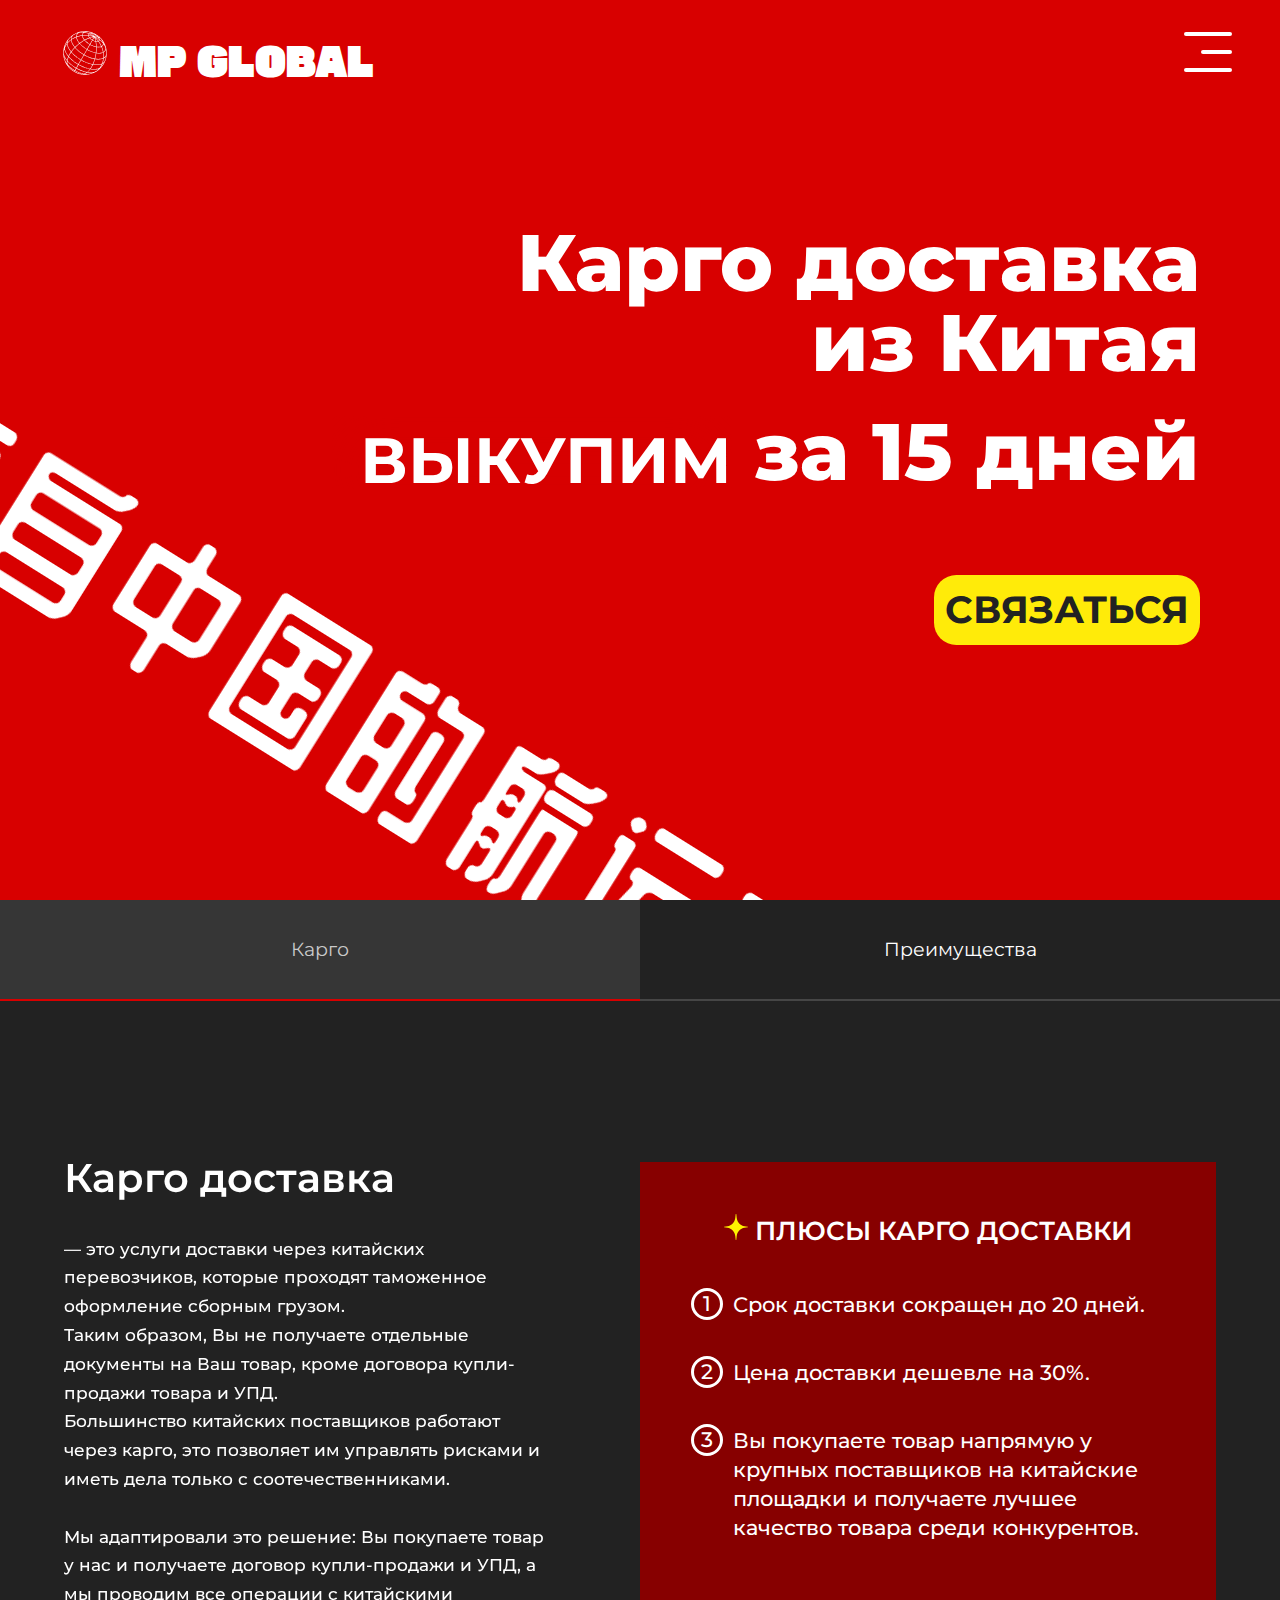
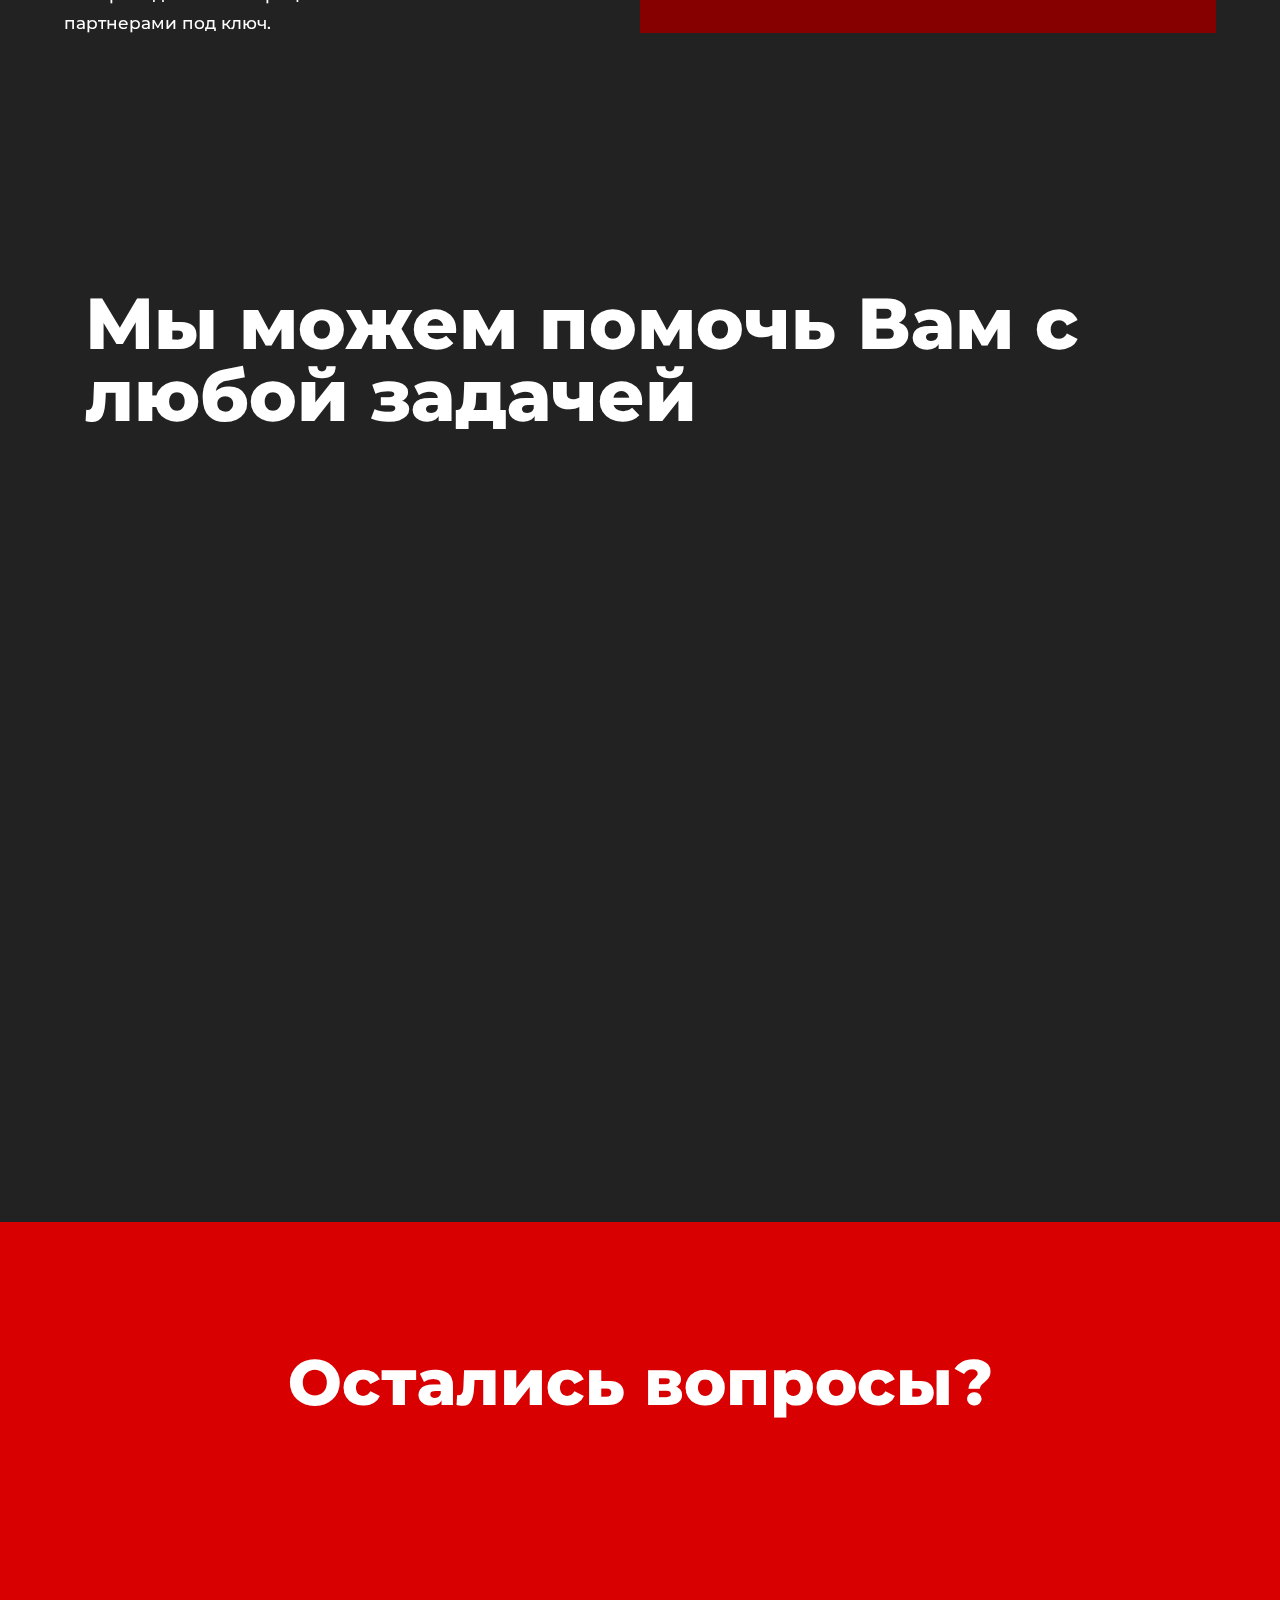
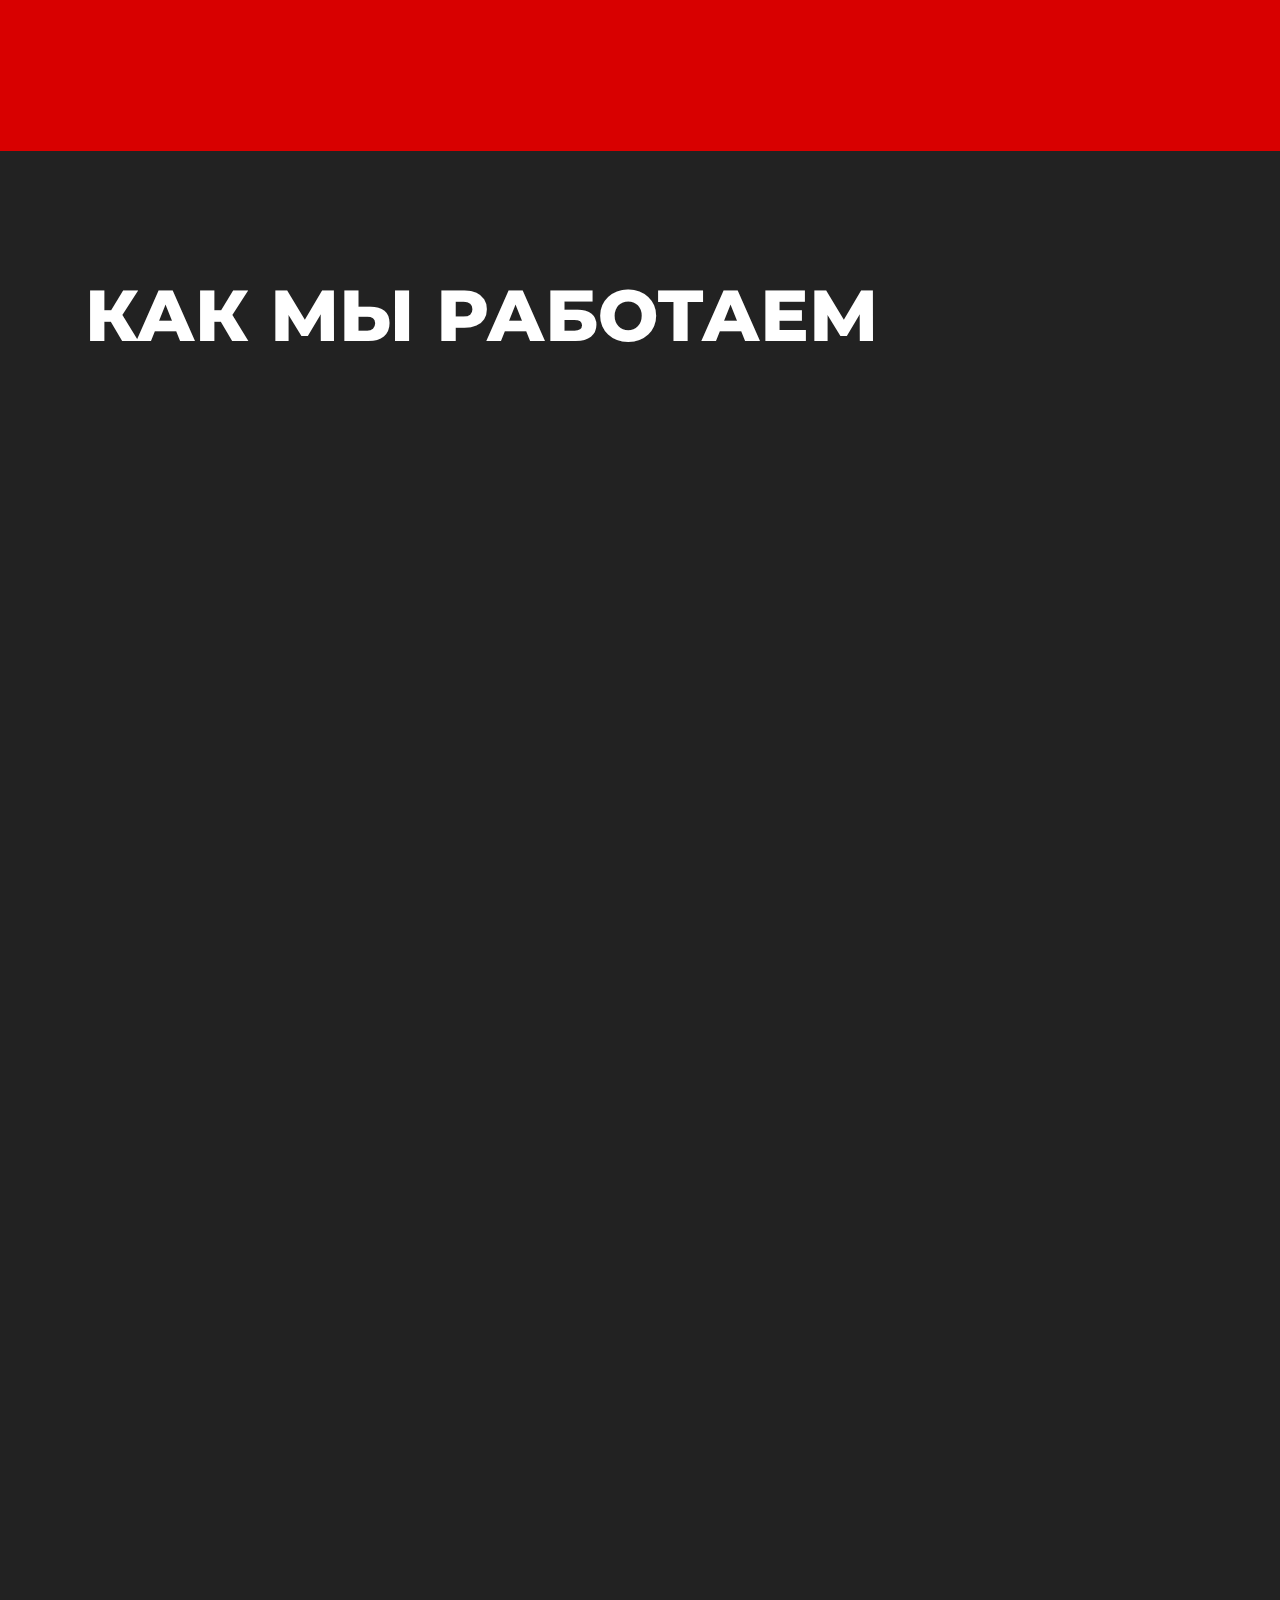
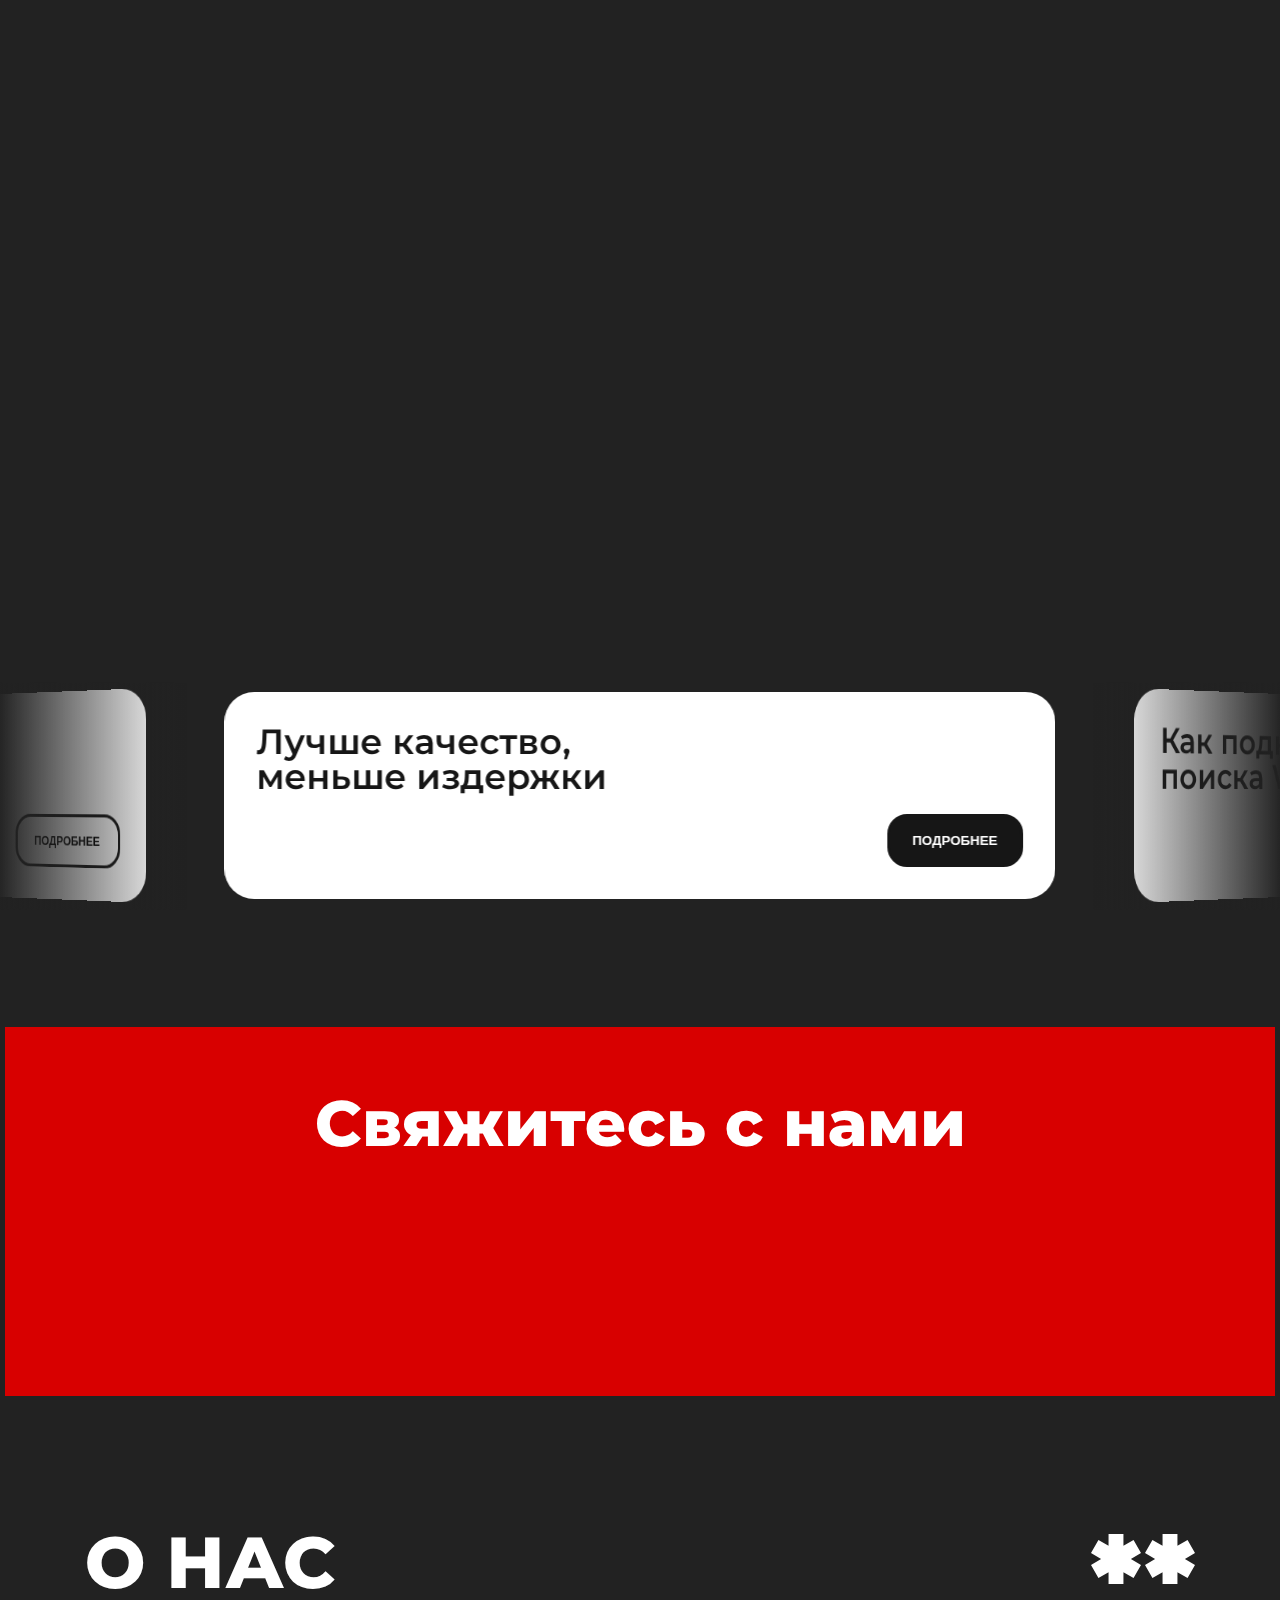
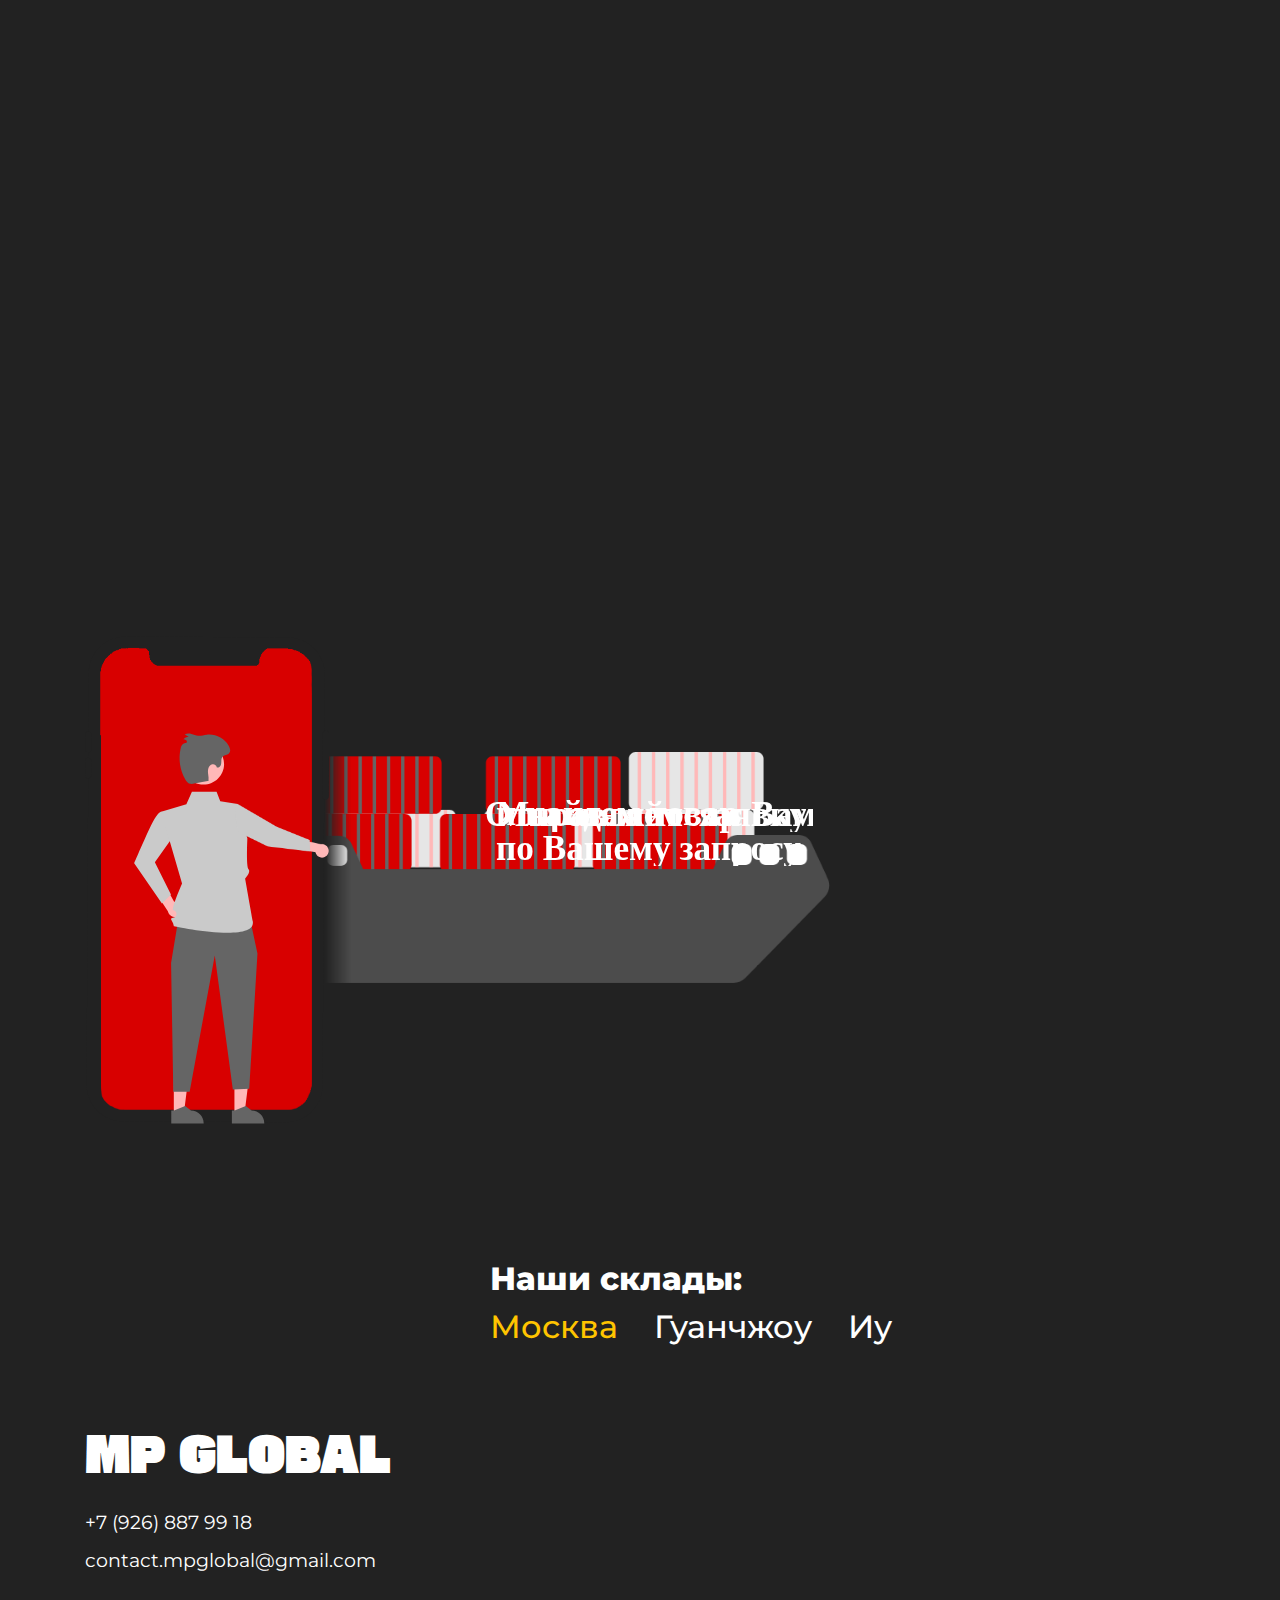
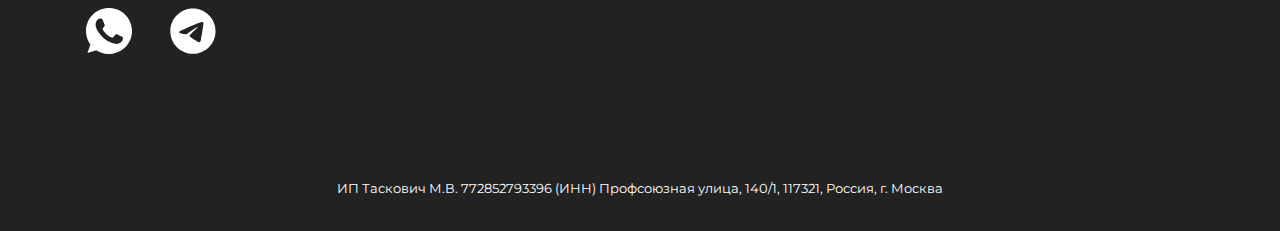
==== index.html @ 0d704781 "Add files via upload" ====
<!DOCTYPE html>
<html lang="en">
<head>
  <meta charset="UTF-8">
  <meta http-equiv="X-UA-Compatible" content="IE=edge">
  <meta name="viewport" content="width=device-width, initial-scale=1.0">
  <meta http-equiv="Cache-Control" content="no-cache">
  <meta http-equiv="Cache-Control" content="private">
  <meta http-equiv="Cache-Control" content="max-age=10800, must-revalidate">
  <meta http-equiv="Cache-Control" content="max-age=10800, proxy-revaliadte">
  <link href="https://fonts.googleapis.com/css?family=Gasoek+One:regular" rel="stylesheet" />
  <link href="https://fonts.googleapis.com/css?family=Unbounded:200,300,regular,500,600,700,800,900" rel="stylesheet" />
  <link href="https://fonts.googleapis.com/css?family=Ubuntu+Mono:regular,italic,700,700italic" rel="stylesheet" />
  <link href="https://fonts.googleapis.com/css?family=Montserrat:100,200,300,regular,500,600,700,800,900,100italic,200italic,300italic,italic,500italic,600italic,700italic,800italic,900italic" rel="stylesheet" />
  <link href="https://fonts.googleapis.com/css?family=ZCOOL+QingKe+HuangYou:regular" rel="stylesheet" />
  <link rel="apple-touch-icon" sizes="180x180" href="img/favicon/apple-touch-icon.png">
  <link rel="icon" type="image/png" sizes="32x32" href="img/favicon/favicon-32x32.png">
  <link rel="icon" type="image/png" sizes="16x16" href="img/favicon/favicon-16x16.png">
  <link rel="manifest" href="/site.webmanifest">
  <link rel="stylesheet" href="https://cdn.jsdelivr.net/npm/swiper@10/swiper-bundle.min.css">
  <link rel="stylesheet" href="css/style.css">
  <title>Грузы из Китая</title>
  
  <script src="script.js?version=<?=time()?>"></script>
  <script>
      if (!localStorage.getItem('firstVisit')) {
        // Перезагрузка страницы при первом запуске
        localStorage.setItem('firstVisit', 'true');
        window.location.reload();
      }
    </script>
</head>
<body>
  <header>
    <div class="header flex">
      <div class="main-logo"><img src="img/svg/mpg-logo.svg"> MP GLOBAL</div>
      <div class="header__menu menu">
        <div class="menu__icon"><span></span></div>
        <div class="menu__body hidden">
          <button id="close-menu-btn" class="hidden"><img src="img/svg/cross-white.svg" alt=""></button>
          <nav>
            <ul class="menu__list mon hidden">
              <li><a href="#about" class="menu__link">О нас</a></li>
              <li><a href="#rm" class="menu__link">Готовое решение</a></li>
              <li><a href="#works" class="menu__link">Услуги</a></li>
              <li><a href="#contact" class="menu__link">Контакты</a></li>
            </ul>
          </nav>
          <div class="menu__links">
            <a href="https://wa.me/79268879918" onclick="window.location.href = this.href;"><img src="img/svg/whatsapp-icon.svg" alt="whatsapp"></a>
            <a href="mailto:contact.mpglobal@gmail.com" onclick="window.location.href = this.href;"><img src="img/svg/mail-icon.svg"></a>
            <!--<a href="https://t.me/@im300000" onclick="window.location.href = this.href;"><img src="img/svg/telegram-icon.svg" alt="telegram"></a>-->
            <a href="tg://resolve?domain=im300000" onclick="window.location.href = this.href;"><img src="img/svg/telegram-icon.svg" alt="telegram"></a>          
          </div>
        </div>
      </div>
    </div>
  </header>
  <main>
    <!-- HERO -->
    <section>
      <div class="hero flex">
        <div class="hero__marquee">
          <ul class="hero-marquee__content">
            <li>来</li>
            <li>自</li>
            <li>中</li>
            <li>国</li>
            <li>的</li>
            <li>航</li>
            <li>运</li>
          </ul>
          <ul class="hero-marquee__content" aria-hidden="true">
            <li>来</li>
            <li>自</li>
            <li>中</li>
            <li>国</li>
            <li>的</li>
            <li>航</li>
            <li>运</li>
          </ul>
          <ul class="hero-marquee__content" aria-hidden="true">
            <li>来</li>
            <li>自</li>
            <li>中</li>
            <li>国</li>
            <li>的</li>
            <li>航</li>
            <li>运</li>
          </ul>
        </div>
        <div class="hero__content wrapper mon flex">
          <h1>Карго доставка<br>из Китая</h1>
          <div class="hero__txt flex">
            <div class="hero__title">
              <div class="hero__swiper swiper-container">
                <div class="hero__swiper-wrapper swiper-wrapper">
                  <div class="hero__swiper-slide swiper-slide" id="wefound" data-swiper-autoplay="0"">НАЙДЁМ</div>
                  <div class="hero__swiper-slide swiper-slide" data-swiper-autoplay="0">ВЫКУПИМ</div>
                  <div class="hero__swiper-slide swiper-slide" data-swiper-autoplay="0">ПРИВЕЗЁМ</div>
                </div>
              </div>
            </div>
            <h2 class="hero__subtitle">
              за <span>15</span> дней
            </h2>
          </div>
          <div class="hero__button-container"><button class="hero__button mon a-btn show-form-btn"><span>Связаться</span></button></div>
        </div>
        <!-- <div class="hero__content wrapper mon flex">
          <h1>
            <span class="hero-titles">Найдём</span><br>
            <span class="hero-titles">Выкупим</span><br>
            <span class="hero-titles">Привезём</span>
          </h1>
          <div class="hero__content-pbtn">
            <p>товар из <img src="img/china-stars.png"> Китая<br>за 15 дней</p>
            <button class="mon a-btn show-form-btn"><span>Рассчитать стоимость</span></button>
          </div>
        </div> -->
      </div>
    </section>
    <!-- Sub -->
    <section>
      <div class="sub mon">
        <div class="sub__container scrollable">
          <nav class="sub-nav">
            <ul class="sub-nav-list flex">
              <div class="sub-nav-line-a"></div>
              <div class="sub-nav-line-b"></div>
              <li id="sub-nav-li-1" class="active">Карго</li>
              <li id="sub-nav-li-2">Преимущества</li>
            </ul>
          </nav>
          <div class="sub__swiper swiper-container">
            <div class="sub__swiper-wrapper swiper-wrapper">
              <div class="sub__swiper-slide swiper-slide flex">
                <div class="sub__swiper-slide-txt">
                  <span class="sub__swiper-pretitle" data-swiper-parallax="-1200">Карго</span>
                  <h3 data-swiper-parallax="-800">Карго доставка</h3>
                  <p>&mdash; это услуги доставки через китайских перевозчиков, которые проходят таможенное оформление сборным грузом.<br>
                      Таким образом, Вы не получаете отдельные документы на Ваш товар, кроме договора купли-продажи товара и УПД.<br>
                      Большинство китайских поставщиков работают через карго, это позволяет им управлять рисками и иметь дела только с соотечественниками.<br><br>

                      Мы адаптировали это решение: Вы покупаете товар у нас и получаете договор купли-продажи и УПД, а мы проводим все операции с китайскими партнерами под ключ.
                  </p>
                </div>
                <div class="sub__swiper-side" data-swiper-parallax-y="-50">
                  <!-- <div class="sub__swiper-side-img"></div> -->
                  <div class="sub__swiper-side-content">
                    <h5 class="sub__swiper-side-title"><img src="img/svg/soft-star.svg" alt="star" class="soft-star"> ПЛЮСЫ КАРГО ДОСТАВКИ</h5>
                    <ol class="sub__swiper-side-list">
                      <li><div class="sub__swiper-side-list-marker">1</div>Срок доставки сокращен до 20 дней.</li>
                      <li><div class="sub__swiper-side-list-marker">2</div>Цена доставки дешевле на 30%.</li>
                      <li><div class="sub__swiper-side-list-marker">3</div>Вы покупаете товар напрямую у крупных поставщиков на китайские площадки и получаете лучшее качество товара среди конкурентов.</li>
                    </ol>
                  </div>
                </div>
              </div>
              <div class="sub__swiper-slide swiper-slide" id="sub-swiper-slide-2">
                  <div class="sub__swiper-slide-adventures">
                    <span class="sub__swiper-pretitle" data-swiper-parallax="-1200">Преимущества</span>
                    <h3 data-swiper-parallax="-800">Наши преимущества</h3>
                    <div class="sub__list">
                      <div class="sub__accordion">
                        <div class="sub__accordion-item">
                          <button id="sub__accordion-button-1" aria-expanded="true">
                            <span class="sub__accordion-title mon"><div class="sub__accordion-marker">1</div>Услуги</span><img src="" class="sub__accordion-icon" aria-hidden="true">
                            <div class="sub__icon">+</div>
                          </button>
                          <div class="sub__accordion-content mon">
                            <p>
                              Мы максимально упростили работу с Китаем, чтобы Вы могли сосредоточиться на других аспектах вашего бизнеса. 
                            </p>
                            <p class="sub__red">
                              Достаточно описать вашу ситуацию, мы разработаем решение для Вас. 
                            </p>
                          </div>
                        </div>
                      </div>
                      <div class="sub__accordion">
                        <div class="sub__accordion-item">
                          <button id="sub__accordion-button-2" aria-expanded="false">
                            <span class="sub__accordion-title mon"><div class="sub__accordion-marker">2</div>Предложения</span><img src="" class="sub__accordion-icon" aria-hidden="true">
                            <div class="sub__icon">+</div>
                          </button>
                          <div class="sub__accordion-content mon">
                            <p>
                              У всех разные задачи и требования: кому-то нужно дешевле и он готов ждать дольше, кто-то готов переплатить за качество или скорость доставки, а кто-то не понимает как поступить правильно. 
                            </p>
                            <p class="sub__red">
                              Мы проконсультируем Вас на всех этапах сделки, укажем на важные моменты, подскажем на чем можно сэкономить, а на чем экономить не стоит и сделаем расчет рентабельности. 
                            </p>
                          </div>
                        </div>
                      </div>
                      <div class="sub__accordion">
                        <div class="sub__accordion-item">
                          <button id="sub__accordion-button-3" aria-expanded="false">
                            <span class="sub__accordion-title mon"><div class="sub__accordion-marker">3</div>Скорость</span><img src="" class="sub__accordion-icon" aria-hidden="true">
                            <div class="sub__icon">+</div>
                          </button>
                          <div class="sub__accordion-content mon">
                            <p>
                              Мы обрабатываем Ваш запрос в день обращения, Вы получите оперативный ответ с предложением по доставке или сотрудничеству.
                            </p>
                            <p class="sub__red">
                              Готовы доставить груз в срок от 15 дней. 
                            </p>
                          </div>
                        </div>
                      </div>
                      <div class="sub__accordion">
                        <div class="sub__accordion-item">
                          <button id="sub__accordion-button-4" aria-expanded="false">
                            <span class="sub__accordion-title mon"><div class="sub__accordion-marker">4</div>Прозрачность</span><img src="" class="sub__accordion-icon" aria-hidden="true">
                            <div class="sub__icon">+</div>
                          </button>
                          <div class="sub__accordion-content mon">
                            <p>
                              Вы платите за Ваш груз один раз и дополнительных трат не будет. В стоимость включено все: услуги по поиску, выкупу и доставке, включая проверку товара, страховку и дополнительную упаковку.
                            </p>
                            <p class="sub__red">
                              Мы сделаем расчет доставки прямо до Вашего адреса.
                            </p>
                          </div>
                        </div>
                      </div>
                      <div class="sub__accordion">
                        <div class="sub__accordion-item">
                          <button id="sub__accordion-button-5" aria-expanded="false">
                            <span class="sub__accordion-title mon"><div class="sub__accordion-marker">5</div>Открытость</span><img src="" class="sub__accordion-icon" aria-hidden="true">
                            <div class="sub__icon">+</div>
                          </button>
                          <div class="sub__accordion-content mon">
                            <p>
                              Мы ценим каждого клиента и стараемся установить долгосрочные и взаимовыгодные партнерские отношения. 
                              Если в Вашем случае заказ товара из Китая не нужен, потому что, как иногда бывает, разница в цене не настолько большая, 
                              чтобы замораживать деньги на долгий срок и лучше будет купить у локального оптовика. Не сомневайтесь, мы Вам об этом скажем, 
                              несмотря на потерю прибыли. Нам неинтересно вводить Вас в заблуждение лишь бы продать, мы заинтересованы в росте выручки 
                              вашей компании, благодаря нашим услугам.
                            </p>
                            <p>
                              Переходите в раздел <a href="#">“Кейсы”</a>, если Вам интересно, как мы уже помогли вырасти своим клиентам.
                            </p>
                          </div>
                        </div>
                      </div>
                    </div>
                    <!-- <div class="sub__swiper-slide-info" data-swiper-parallax-y="-300">
                      <span class="sub__swiper-info-percent un">96%</span><br>
                      <span>increase in curbside pick-up<br>since March of 2020</span>
                    </div>
                    <span class="sub__swiper-info-article" data-swiper-parallax-y="-200">Accenture, 2020</span> -->
                  </div>
                </div>
              </div>

            </div>
          </div>
        </div>
      </div>
    </section>
    <!-- SERVICES -->
    <section>
      <div id="works" class="services mon">
        <div class="wrapper">
          <h2>Мы можем помочь Вам с любой задачей</h2>
          <div class="services__list reveal">
            <div class="services__accordion">
              <div class="services__accordion-item">
                <button id="services__accordion-button-1" aria-expanded="false">
                  <span class="services__accordion-title mon">Поиск</span><img src="" class="services__accordion-icon" aria-hidden="true">
                  <div class="services__icon">+</div>
                </button>
                <div class="services__accordion-content mon">
                  <p>
                    Найдем товар по Вашим параметрам, подскажем 
                    на что обратить внимание и поможем с выбором.
                  </p>
                  <p>
                    Результат: Вы получите 2-3 лучших предложения 
                    от 10 поставщиков и расчет рентабельности поставки.
                  </p>
                  <p>$300 или бесплатно при заказе готового решения</p>
                  <p>
                    Мы уже более 5 лет занимаемся прямыми поставками товаров из Китая 
                    и торговлей на маркетплейсах. Сталкивались с браком, задержками и 
                    непорядочными поставщиками. Проконсультируем Вас по заказу и 
                    "подводным камням" бизнеса с Китаем.
                  </p>
                </div>
              </div>
            </div>
            <div class="services__accordion">
              <div class="services__accordion-item">
                <button id="services__accordion-button-2" aria-expanded="false">
                  <span class="services__accordion-title mon">Выкуп</span><img src="" class="services__accordion-icon" aria-hidden="true">
                  <div class="services__icon">+</div>
                </button>
                <div class="services__accordion-content mon">
                  <p>Поможем с оплатой любых товаров и услуг в Китае. При оплате услуги до 12:00 — товар будет оплачен в этот же день.</p>
                  <p>3% от сделки, но не менее $50 или бесплатно при заказе готового решения</p>
                </div>
              </div>
            </div>
            <div class="services__accordion">
              <div class="services__accordion-item">
                <button id="services__accordion-button-3" aria-expanded="false">
                  <span class="services__accordion-title mon">Доставка</span><img src="" class="services__accordion-icon" aria-hidden="true">
                  <div class="services__icon">+</div>
                </button>
                <div class="services__accordion-content mon">
                  <ul class="mon">
                    <li>Подберем подходящий тариф по цене и сроку доставки.</li>
                    <li>Проконсультируем учитывая все нюансы поставки.</li>
                    <li>Подскажем как будет лучше именно в Вашей ситуации.</li>
                    <li>После получения 
                      груза на нашем складе в Китае - еще раз проверим его, 
                      упакуем, оформим страховку и отправим в РФ.</li>
                  </ul>
                  <p>От $2/кг. С готовым решением выгоднее.</p>
                </div>
              </div>
            </div>
            <div class="services__accordion">
              <div class="services__accordion-item">
                <button id="services__accordion-button-4" aria-expanded="false">
                  <span class="services__accordion-title mon">Индивидуальный дизайн</span><img src="" class="services__accordion-icon" aria-hidden="true">
                  <div class="services__icon">+</div>
                </button>
                <div class="services__accordion-content">
                  <p class="mon">Вам нужна индивидуальная упаковка и уникальный дизайн?<br>
                    Мы договоримся с производителем, проверим качество и соблюдение требований.</p>
                </div>
              </div>
            </div>
            <div class="services__accordion">
              <div class="services__accordion-item">
                <button id="services__accordion-button-5" aria-expanded="false">
                  <span class="services__accordion-title mon">Маркетплейсы</span><img src="" class="services__accordion-icon" aria-hidden="true">
                  <div class="services__icon">+</div>
                </button>
                <div class="services__accordion-content">
                  <p class="mon">У нас есть свой Фулфилмент и мы с радостью примем Ваш груз: 
                    проверим, упакуем, промаркируем и отвезем на склад продавца. 
                    Работаем с любыми маркетплейсами.</p>
                </div>
              </div>
            </div>
          </div>
        </div>
      </div>
    </section>
    <!-- READY-MAKE SOLUTION -->
    <section id="rm-sol-sect">
      <!-- <div id="rm-sol" class="cnt-divider"></div> -->
      <div class="rm-sol flex mon wrapper">
        <div class="h2__ast">
          <h2>Готовое решение</h2>
        </div>
        <div class="rm-sol__content reveal">
          <ol class="rm-sol__content-list flex mon">
            <li>
              <span><div class="rm-sol-marker">1</div> Заказ</span>
              <p class="mon">Вы присылаете фото товара. Мы найдем лучший вариант по 
                качеству и условиям, подберем выгодный тариф доставки. 
                Обсудим детали сделки и стоимость.</p>
            </li>
            <li>
              <span><div class="rm-sol-marker">2</div> Доставка</span>
              <p class="mon">Вы оплачиваете заказ и ожидаете груз по Вашему адресу. 
                Доставка, упаковка, страховка — все включено в стоимость. 
                Никаких скрытых платежей!</p>
            </li>
          </ol>
        </div>
      </div>
      <!-- <div class="cnt-divider"></div> -->
      <!-- Photo by <a href="https://unsplash.com/@rosebox?utm_source=unsplash&utm_medium=referral&utm_content=creditCopyText">RoseBox رز باکس</a> on <a href="https://unsplash.com/photos/BFdSCxmqvYc?utm_source=unsplash&utm_medium=referral&utm_content=creditCopyText">Unsplash</a> -->
    </section>
    <!-- ANY QUESTIONS? -->
    <section style="background: var(--color-1);">
      <div class="cnt-divider"></div>
      <div class="cons-offer mon wrapper flex">
        <h2>Остались вопросы?</h2>
        <p class="mon reveal">Закажите консультацию, нажав кнопку ниже или позвоните нам по телефону<br><a href="tel:+79268879918">+7 926 887-9918</a></p>
        <button class="mon a-btn show-form-btn reveal">Консультация</button>
      </div>
      <div class="cnt-divider"></div>
    </section>
    <!-- HOW WE WORK -->
    <section>
      <div class="works">
        <div class="wrapper mon">
          <div class="h2__ast">
            <h2>КАК МЫ РАБОТАЕМ</h2>
          </div>
          <div class="works__content">
            <ol class="works__list flex mon">
              <li class="reveal">
                <span>Отвечаем на заявку</span>
                <p class="mon">Мы внимательно изучаем Ваш запрос, уточняем 
                  требования к товару и доставке, первично консультируем Вас.</p>
                  <div class="works__list-icon" style="background-image: url(img/svg/chat.svg);"></div>
                </li>
              <li class="reveal">
                <span>Формируем заказ</span>
                <p class="mon">Отправляем Вам коммерческое предложение, 
                  согласовываем все моменты сделки.</p>
                  <div class="works__list-icon" style="background-image: url(img/svg/payment.svg);"></div>
              </li>
              <li class="reveal">
                <span>Оформляем поставку</span>
                <p class="mon">Присылаем Вам договор, Вы утверждаете заказ 
                  и производите оплату любым удобным способом.</p>
                  <div class="works__list-icon" style="background-image: url(img/svg/order-bag.svg);"></div>
              </li>
              <li class="reveal">
                <span>Отправляем</span>
                <p class="mon">Выкупаем товар в Китае, получаем на своем 
                  складе в Гуанчжоу или Иу, проверяем, пакуем и отправляем в Мосвку.</p>
                  <div class="works__list-icon" style="background-image: url(img/svg/send-box.svg);"></div>
              </li>
              <li class="reveal">
                <span>Принимаем</span>
                <p class="mon">При получении еще раз проверяем груз и отравляем Вам.</p>
                 <div class="works__list-icon" style="background-image: url(img/svg/get-bag.svg);"></div>
              </li>
            </ol>
          </div>
        </div>
      </div>
    </section>
    <!-- How we have already helped customers -->
    <section>
      <div class="helped">
        <div class="swiper-button-prev prev-scrll"></div>
        <div class="swiper-button-next next-scrll"></div>
        <div class="mon">
          <h2 class="wrapper reveal" id="helped-main-title">Как мы уже помогли клиентам</h2>
          <div class="helped-swiper">
            <div class="helped-swiper-shadows"></div>
            <div class="helped-swiper-wrapper swiper-wrapper flex">
              <div class="helped__block swiper-slide flex">
                <h3>Как подняться в топ 5<br>поиска Wildberries?</h3>
                <div id="helped__more-block-1" class="helped__more-content">
                  <img src="img/cargo-bg.jpg">
                  <p>
                    Наш постоянный клиент продает джойстики для игровых приставок на маркетплейсах.<br>
                    Он обратился к нам со следующим запросом: “Я хочу делать какой-то подарок к покупке, но, чтобы он был полезный, дешевый и мало весил”.<br><br>
                    
                    Запрос, мягко скажем, совсем не конкретный, но мы принялись искать подходящие товары. Остановили свой взгляд на поп-сокетах. Это держатель-подставка для телефона, клеится на заднюю крышку. Однозначно полезный, очень дешевый и почти невесомый товар. Настолько легкий, что цена за логистику товара вместе с подарком почти не поменялась.<br><br>
                    
                    Результат: Наш клиент поднялся в топ поиска на 5 место Продажи выросли на 6% Позитивная обратная связь от покупателей увеличилась на 12% Клиент запустил этот товар в отдельную карточку и увеличил общую выручку на 3%
                  </p>
                </div>
                <button id="helped-button-1" class="helped-button">подробнее</button>
              </div>
              <!-- <div class="helped__divider"></div> -->
              <div class="helped__block swiper-slide flex">
                <h3>Лучше качество,<br>меньше издержки</h3>
                <div id="helped__more-block-2" class="helped__more-content">
                  <img src="img/cargo-bg.jpg">
                  <p>
                    К нам обратились по рекомендации для закупки новых товаров для маркетплейсов.<br><br>
                    
                    Клиент остановил свой выбор на таких интересных вазах, нашел поставщика самостоятельно и прислал нам ссылку.<br>
                    Мы все проверили, выкупили груз и доставили клиенту. В тот момент, этот товар был непопулярен и не продавался на маркетплейсах, наш клиент стал первым и успешно забрал львиную долю продаж, поэтому, конечно же мы стали заказывать новые партии.<br><br>
                    
                    Вазы стали хитом продаж, и поставщик стал задерживать отправки, сначала ненадолго, стал присылать не те цвета или неправильное количество, затем и вовсе стал редко отвечать на сообщения. Товар был отменного качества, но мы понимали, что так продолжаться не может, потому что скоро сезон и перебои в поставках могут привести к пустому складу, а это значит нет продаж и карточка медленно будет спускаться вниз по длинной странице маркетплейса.<br>
                    Мы взяли ситуацию в свои руки и настояли на поиске нового, более ответственного поставщика. Мы нашли другое производство. Как мы уже знаем, продажи встали на рельсы и шли хорошо, поэтому мы заказали крупную партию и получили цену ниже, чем у прошлого поставщика, с которым работали дольше одного сезона продаж. Товар приехал размером шире, чем нужно, но для клиента это оказалось еще одним большим плюсом помимо скидки и соблюдения сроков.<br><br>
                    
                    Результат: Лучше качество по меньшей цене Товар изготавливается в срок, нужного количества и цвета
                  </p>
                </div>
                <button id="helped-button-2" class="helped-button">подробнее</button>
              </div>
              <div class="helped__block swiper-slide flex">
                <h3>Как подняться в топ 5<br>поиска Wildberries?</h3>
                <div id="helped__more-block-3" class="helped__more-content">
                  <img src="img/cargo-bg.jpg">
                  <p>
                    Наш постоянный клиент продает джойстики для игровых приставок на маркетплейсах.<br>
                    Он обратился к нам со следующим запросом: “Я хочу делать какой-то подарок к покупке, но, чтобы он был полезный, дешевый и мало весил”.<br><br>
                    
                    Запрос, мягко скажем, совсем не конкретный, но мы принялись искать подходящие товары. Остановили свой взгляд на поп-сокетах. Это держатель-подставка для телефона, клеится на заднюю крышку. Однозначно полезный, очень дешевый и почти невесомый товар. Настолько легкий, что цена за логистику товара вместе с подарком почти не поменялась.<br><br>
                    
                    Результат: Наш клиент поднялся в топ поиска на 5 место Продажи выросли на 6% Позитивная обратная связь от покупателей увеличилась на 12% Клиент запустил этот товар в отдельную карточку и увеличил общую выручку на 3%
                  </p>
                </div>
                <button id="helped-button-3" class="helped-button">подробнее</button>
              </div>
              <!-- <div class="helped__divider"></div> -->
              <div class="helped__block swiper-slide flex">
                <h3>Лучше качество,<br>меньше издержки</h3>
                <div id="helped__more-block-4" class="helped__more-content">
                  <img src="img/cargo-bg.jpg">
                  <p>
                    К нам обратились по рекомендации для закупки новых товаров для маркетплейсов.<br><br>
                    
                    Клиент остановил свой выбор на таких интересных вазах, нашел поставщика самостоятельно и прислал нам ссылку.<br>
                    Мы все проверили, выкупили груз и доставили клиенту. В тот момент, этот товар был непопулярен и не продавался на маркетплейсах, наш клиент стал первым и успешно забрал львиную долю продаж, поэтому, конечно же мы стали заказывать новые партии.<br><br>
                    
                    Вазы стали хитом продаж, и поставщик стал задерживать отправки, сначала ненадолго, стал присылать не те цвета или неправильное количество, затем и вовсе стал редко отвечать на сообщения. Товар был отменного качества, но мы понимали, что так продолжаться не может, потому что скоро сезон и перебои в поставках могут привести к пустому складу, а это значит нет продаж и карточка медленно будет спускаться вниз по длинной странице маркетплейса.<br>
                    Мы взяли ситуацию в свои руки и настояли на поиске нового, более ответственного поставщика. Мы нашли другое производство. Как мы уже знаем, продажи встали на рельсы и шли хорошо, поэтому мы заказали крупную партию и получили цену ниже, чем у прошлого поставщика, с которым работали дольше одного сезона продаж. Товар приехал размером шире, чем нужно, но для клиента это оказалось еще одним большим плюсом помимо скидки и соблюдения сроков.<br><br>
                    
                    Результат: Лучше качество по меньшей цене Товар изготавливается в срок, нужного количества и цвета
                  </p>
                </div>
                <button id="helped-button-4" class="helped-button">подробнее</button>
              </div>
            </div>
          </div>
          <!-- <div class="helped__more">
            <div id="helped__more-block-1" class="helped__more-content" style="display: block;">
              <h4>Как сэкономить 700 000₽, если покупаете блокноты в Китае</h4>
              <p>Наш клиент сэкономит на перевозке блокнотов, потому что выбрал контейнерную доставку. Он думал, что эта доставка не для него. А мы доказали обратное. Читайте, как мы это сделали.</p>
            </div>
            <div id="helped__more-block-2" class="helped__more-content">
              <h4>Что делать, когда ваш поставщик в Китае стал обманывать и присылать брак</h4>
              <p>Клиентку хотели обмануть. Но мы помогли вернуть деньги. Хотите узнать, как не попасть на обманщиков? Читайте кейс.</p>
            </div>
            <div id="helped__more-block-3" class="helped__more-content">
              <h4>Как обойти поставщика и напрямую закупить товар у производителя для своей мастерской</h4>
              <p>Клиент сэкономил на заказе аккумуляторов напрямую у производителя. Процесс поставки организовали мы. Хотите сэкономить-читайте, как мы это сделали.</p>
            </div>
            <div id="helped__more-block-4" class="helped__more-content">
              <h4>Как обойти поставщика и напрямую закупить товар у производителя для своей мастерской</h4>
              <p>Клиент сэкономил на заказе аккумуляторов напрямую у производителя. Процесс поставки организовали мы. Хотите сэкономить-читайте, как мы это сделали.</p>
            </div>
            <div id="helped__more-block-5" class="helped__more-content">
              <h4>Как обойти поставщика и напрямую закупить товар у производителя для своей мастерской</h4>
              <p>Клиент сэкономил на заказе аккумуляторов напрямую у производителя. Процесс поставки организовали мы. Хотите сэкономить-читайте, как мы это сделали.</p>
            </div>
          </div> -->
        </div>
      </div>
    </section>
    <!-- CONTACT US -->
    <section>
      <div class="cnt-divider"></div>
      <div class="contact-us wrapper mon flex">
        <h2>Свяжитесь с нами</h2>
        <p class="mon reveal">Выберите обратный звонок или напишите в удобный месенджер.<br>
          Мы ответим в течение 10 минут.</p>
        <div class="contact-us__links reveal flex">
          <button class="a-btn mon show-form-btn">Обратный звонок</button>
          <a href="https://wa.me/79268879918"><img src="img/svg/whatsapp-icon.svg" alt="whatsapp"></a>
          <a href="tg://resolve?domain=im300000"><img src="img/svg/telegram-icon.svg" alt="telegram"></a>
        </div>
      </div>
      <div class="cnt-divider"></div>
    </section>
    <!-- ABOUT -->
    <section>
      <div id="about" class="about mon">
        <div class="wrapper">
          <div class="h2__ast">
            <h2>О НАС</h2>
            <div class="asterisk__container">
              <img class="asterisk" src="img/svg/asterisk.svg">
              <img class="asterisk" src="img/svg/asterisk.svg">
            </div>
          </div>
          <div class="mon reveal">
            <p>Мы с 2018 года помогаем бизнесу упрощать процесс поставки <span>любых товаров</span> из <span>Китая</span>.<br>
               Наша цель &mdash; сделать работу с Китаем <span>быстрой</span> и <span>прозрачной</span>.<br>
               Вы можете быть уверены в <span>сроках</span>, неизменности <span>цены</span> и <span>качестве товара</span>, работая с нами, 
               Вы покупаете спокойствие.</p><br>
            <p>
              Наши клиенты &mdash; розничные и сетевые магазины, e-commerce , 
              региональные оптовики и селлеры  на маркетплейсах .
              Мы можем помочь любому предприятию 
              <span>увеличить эффективность</span>, <span>прибыль</span> и <span>улучшить продукт</span>.
            </p>
          </div>
          <span class="mon reveal">Наши клиенты растут вместе с нами.</span>
        </div>
      </div>
    </section>
    <!-- WHY ARE WE GOOD KARGO? -->
    <section>
      <div class="cargo mon">
        <div class="wrapper">
          <div class="" id="rm"></div>
          <div class="cargo__anim">
            <!-- 17ch -->
            <div class="cargo__title-1">
              <span class="cargo__text" id="cargo-title-1-st-1">Отправляйте</span>
              <span class="cargo__text" id="cargo-title-1-st-2">заявку</span>
            </div>
            <div class="cargo__title-2">
              <span class="cargo__text" id="cargo-title-2-st-1">Мы свяжемся с Вами</span>
              <span class="cargo__text" id="cargo-title-2-st-2">и найдем товар<br> по Вашему запросу</span>
            </div>
            <div class="cargo__title-3 cargo__text"></div>
            <div class="cargo__title-4 cargo__text"></div>
            <div class="cargo__order">
              <div class="cargo__order-anim">
                <svg version="1.1" xmlns="http://www.w3.org/2000/svg" xmlns:xlink="http://www.w3.org/1999/xlink" x="0px" y="0px"
                    viewBox="0 0 382.7 767.2" style="enable-background:new 0 0 382.7 767.2; position: relative;" xml:space="preserve">
                  <style type="text/css">
                    .st2{fill:#FFB8B8;}
                    .st3{fill:#CACACA;}
                    .st4{fill:#656565;}
                  </style>
                  <g id="Men">
                    <path class="st2" d="M153.8,430.1c0-6.7-5.3-12.1-12-12.1c-0.7,0-1.4,0.1-2.1,0.2l-20.8-37.5l-10.3,19.8l21.3,32.6
                      c1.6,6.5,8.1,10.5,14.7,8.9C149.9,440.6,153.8,435.8,153.8,430.1L153.8,430.1z"/>
                    <path class="st3" d="M140.3,278.5L119,277c0,0-2.6-0.4-9.9,11.1s-32,69.7-32,69.7l43.5,63.1l14.1-14.1l-25.2-50.8l24.2-34
                      L140.3,278.5z"/>
                    <polygon class="st2" points="234.2,750.4 250,750.4 257.5,689.7 234.2,689.7 	"/>
                    <path class="st4" d="M230.2,745.3l4.4,0l17.3-7l9.3,7h0c10.9,0,19.8,8.8,19.8,19.8v0.6l-50.8,0L230.2,745.3z"/>
                    <polygon class="st2" points="139.2,750.4 155,750.4 162.5,689.7 139.2,689.7 	"/>
                    <path class="st4" d="M135.2,745.3l4.4,0l17.3-7l9.3,7h0c10.9,0,19.8,8.8,19.8,19.8v0.6l-50.8,0L135.2,745.3z"/>
                    <polygon class="st4" points="145.3,451.3 134.9,514 138.4,715.7 164,715.7 203.4,502.4 231.7,712.2 257.4,711.1 270.3,499.3 
                      258.7,445.2 	"/>
                    <path class="st3" d="M239.4,264.7l-27.4-4l-5.8-15.1l-38.6-0.1l-8.7,19.8l-39.5,11.9l32.7,112.3c0,0-18,41.8-13.6,41.9
                      s6.6,6.5,3.5,9.8s-9.3,1.2-6.2,6.3c1.8,2.7,3,5.8,3.5,9c0,0,130.8,27.9,123.6-8.1C262,444,251,382,251,382s9.5-10.5,5.4-14.7
                      c-4.1-4.2-1.9-48.4-1.9-48.4L239.4,264.7z"/>
                    <path class="st2" d="M218,202.1c0,17.8-14.4,32.3-32.3,32.3c-2.5,0-5.1-0.3-7.5-0.9c-17.3-4.2-28-21.6-23.9-38.9
                      c4.2-17.3,21.6-28,38.9-23.9C207.7,174.2,218,187.2,218,202.1L218,202.1z"/>
                    <path class="st4" d="M194.3,228.3l-23.2,4.5c-2.2,0.6-4.4,0.7-6.6,0.3c-3.4-0.9-5.8-4.1-7.5-7.2c-8.2-14.5-10.8-31.5-7.2-47.8
                      c0.8-3.6,2.5-7.7,6.1-8.4c1-0.2,2.2-0.1,3.1-0.8c1.2-1,0.8-3.1-0.4-4.1c-1.3-0.9-2.8-1.4-4.4-1.4c2.1-2.4,5.1-3.9,8.3-3.9l-6.2-3.4
                      c3-2.1,7-1.9,10.5-1s6.9,2.4,10.5,2.8c4.5,0.4,9-1,13.6-1.6c13.8-1.5,27.2,5.2,34.3,17.1c1.2,1.9,2,4.1,2.3,6.4
                      c0.3,2.3-0.6,4.6-2.3,6.2c-2.5,2.1-6.5,1.8-9,4c-1.9,1.7-2.4,4.5-2.5,7s0,5.2-1.1,7.5s-4,4-6.2,2.9c-0.1-3.2-3.7-5.4-6.8-4.8
                      s-5.4,3.5-6.3,6.5s-0.6,6.3-0.2,9.4s0.9,6.3,0.5,9.5"/>
                  </g>
                  <g id="Hand">
                    <path class="st2" d="M375.2,348.2c-5.4,2.1-11.5-0.6-13.5-6.1c-0.2-0.6-0.4-1.2-0.5-1.8l-36.9-5.4l12.9-14.4l33,7.4
                      c5.8-0.7,11,3.4,11.7,9.2C382.5,341.9,379.7,346.5,375.2,348.2z"/>
                    <polygon class="st3" points="235.1,269.8 239.6,264.9 300.5,300.6 352.1,321.2 353.1,339.2 286.1,331.2 238.7,308 	"/>
                  </g>
                </svg>
                <div class="cargo__phone-wrapper">
                  <div class="cargo__phone">
                    <svg version="1.1" xmlns="http://www.w3.org/2000/svg" xmlns:xlink="http://www.w3.org/1999/xlink" x="0px" y="0px"
                    viewBox="0 0 382.7 767.2" class="cargo-phone-bg" style="enable-background:new 0 0 382.7 767.2;" xml:space="preserve">
                      <style type="text/css">
                        .st0{fill:#222222;}
                        .st1{fill:#FFFFFF;}
                      </style>
                      <g id="Phone">
                        <path class="st0" d="M314.5,761.3l-254.7-1.4C28,759.7,2.3,733.8,2.5,702L5.9,57.3C6.1,25.5,32-0.1,63.8,0l254.7,1.4
                          c31.8,0.2,57.4,26.1,57.3,57.9L372.4,704C372.2,735.8,346.3,761.4,314.5,761.3z"/>
                        <!-- <path class="st1" d="M315.5,19.2l-28.4-0.2c-5.3,0-9.6,4.2-9.6,9.5C277.5,39.3,268.8,48,258,48l-138.7-0.7
                          c-10.8-0.1-19.5-8.8-19.4-19.6c0-5.3-4.2-9.6-9.5-9.6l-25-0.1c-24.1-0.1-43.8,19.3-43.9,43.5l-3.4,640.1
                          c-0.1,24.1,19.3,43.8,43.5,43.9l250.1,1.3c24.1,0.1,43.8-19.3,43.9-43.5L359,63.1C359.1,39,339.7,19.4,315.5,19.2z"/> -->
                        <path class="st1" d="M223.7,31.6l-78.2-0.4c-1.5,0-2.8-1.3-2.8-2.8c0-1.5,1.3-2.8,2.8-2.8l78.2,0.4c1.5,0,2.8,1.3,2.8,2.8
                          C226.5,30.3,225.2,31.6,223.7,31.6z"/>
                        <circle class="st1" cx="236" cy="28.9" r="2.2"/>
                        <path class="st0" d="M377,255.9c-2.8,0-5-2.3-5-5.1l0.5-98.3c0-2.8,2.3-5,5.1-5c2.8,0,5,2.3,5,5.1l-0.5,98.3
                          C382,253.7,379.8,255.9,377,255.9z"/>
                        <path class="st0" d="M5.2,181.3c-2.8,0-5-2.3-5-5.1l0.1-22.4c0-2.8,2.3-5,5.1-5c2.8,0,5,2.3,5,5.1l-0.1,22.4
                          C10.3,179.1,8,181.3,5.2,181.3z"/>
                        <path class="st0" d="M5,222.6c-2.8,0-5-2.3-5-5.1l0.1-22.4c0-2.8,2.3-5,5.1-5c2.8,0,5,2.3,5,5.1l-0.1,22.4
                          C10,220.4,7.8,222.7,5,222.6z"/>
                      </g>
                    </svg>
                  <div class="cargo__phone-container flex">
                    <article class="cargo__phone-content">
                      <!-- <iframe src="../mpglobal.store/index.html" width="100%" height="100%" frameborder="0"></iframe> -->
                    </article>
                  </div>
                </div>
                </div>
              </div>
            </div>
            <div class="cargo__ship">
              <svg version="1.1" xmlns="http://www.w3.org/2000/svg" xmlns:xlink="http://www.w3.org/1999/xlink" x="0px" y="0px"
                  viewBox="0 0 1062.2 559.1" style="enable-background:new 0 0 1062.2 559.1;" xml:space="preserve">
                <style type="text/css">
                  .stship0{fill:#F2F2F2;}
                  .stship1{fill:#E6E6E6;}
                  .stship2{fill:#CCCCCC;}
                  .stship3{fill: var(--color-1);}
                  .stship4{fill:#4c4c4c;}
                  .stship5{fill:#FFFFFF;}
                  .stship6{fill: var(--color-1);}
                </style>
                <g id="WaveB">
                  <path class="stship0" d="M349,431.5c-25.9-0.6-53.7,13.9-61,38.7l140.6-5.7c-2.7-1.8-5.3-3.7-8-5.4C399,444.7,375,432.1,349,431.5z"/>
                  <path class="stship0" d="M428.6,464.5c18.7,12.9,37,26.7,57.8,35.7c51.6,22.2,111,11.9,165.3-2.6c54.3-14.4,109.7-32.8,165.4-25.3
                    c31.6,4.2,61.4,16.6,91.9,25.8s63.3,15.5,94,7.2c30.7-8.3,58.5-34.7,59.3-66.5C830.1,395.8,614.9,394.6,428.6,464.5z"/>
                  <path class="stship0" d="M61,477.5c-25.9-0.6-53.7,13.9-61,38.7l140.6-5.7c-2.7-1.8-5.3-3.7-8-5.4C111,490.7,87,478.1,61,477.5z"/>
                  <path id="_x31_" class="stship0" d="M140.6,510.5c18.7,12.9,37,26.7,57.8,35.7c51.6,22.2,111,11.9,165.3-2.6s109.7-32.8,165.4-25.3
                    c31.6,4.2,61.4,16.6,91.9,25.8s63.3,15.5,94,7.2c30.7-8.3,58.5-34.7,59.3-66.5C542.1,441.8,326.9,440.6,140.6,510.5z"/>
                </g>
                <g id="Ship">
                  <path class="stship1" d="M435.8,300.1H290.4c-4.3,0-7.8,3.5-7.8,7.8v53c0,4.3,3.5,7.8,7.8,7.8h145.4c4.3,0,7.8-3.5,7.8-7.8v-53
                    C443.6,303.6,440.1,300.1,435.8,300.1z"/>
                  <rect x="293.1" y="300.1" class="st2" width="4" height="68.6"/>
                  <rect x="310.1" y="300.1" class="st2" width="4" height="68.6"/>
                  <rect x="327.1" y="300.1" class="st2" width="4" height="68.6"/>
                  <rect x="344.1" y="300.1" class="st2" width="4" height="68.6"/>
                  <rect x="361.1" y="300.1" class="st2" width="4" height="68.6"/>
                  <rect x="378.1" y="300.1" class="st2" width="4" height="68.6"/>
                  <rect x="395.1" y="300.1" class="st2" width="4" height="68.6"/>
                  <rect x="412.1" y="300.1" class="st2" width="4" height="68.6"/>
                  <rect x="429.1" y="300.1" class="st2" width="4" height="68.6"/>
                  <path class="stship1" d="M792.8,300.1H647.4c-4.3,0-7.8,3.5-7.8,7.8v53c0,4.3,3.5,7.8,7.8,7.8h145.4c4.3,0,7.8-3.5,7.8-7.8v-53
                    C800.6,303.6,797.1,300.1,792.8,300.1z"/>
                  <rect x="650.1" y="300.1" class="st2" width="4" height="68.6"/>
                  <rect x="667.1" y="300.1" class="st2" width="4" height="68.6"/>
                  <rect x="684.1" y="300.1" class="st2" width="4" height="68.6"/>
                  <rect x="701.1" y="300.1" class="st2" width="4" height="68.6"/>
                  <rect x="718.1" y="300.1" class="st2" width="4" height="68.6"/>
                  <rect x="735.1" y="300.1" class="st2" width="4" height="68.6"/>
                  <rect x="752.1" y="300.1" class="st2" width="4" height="68.6"/>
                  <rect x="769.1" y="300.1" class="st2" width="4" height="68.6"/>
                  <rect x="786.1" y="300.1" class="st2" width="4" height="68.6"/>
                  <path class="stship1" d="M630.8,300.1H485.4c-4.3,0-7.8,3.5-7.8,7.8v53c0,4.3,3.5,7.8,7.8,7.8h145.4c4.3,0,7.8-3.5,7.8-7.8v-53
                    C638.6,303.6,635.1,300.1,630.8,300.1z"/>
                  <rect x="488.1" y="300.1" class="st2" width="4" height="68.6"/>
                  <rect x="505.1" y="300.1" class="st2" width="4" height="68.6"/>
                  <rect x="522.1" y="300.1" class="st2" width="4" height="68.6"/>
                  <rect x="539.1" y="300.1" class="st2" width="4" height="68.6"/>
                  <rect x="556.1" y="300.1" class="st2" width="4" height="68.6"/>
                  <rect x="573.1" y="300.1" class="st2" width="4" height="68.6"/>
                  <rect x="590.1" y="300.1" class="st2" width="4" height="68.6"/>
                  <rect x="607.1" y="300.1" class="st2" width="4" height="68.6"/>
                  <rect x="624.1" y="300.1" class="st2" width="4" height="68.6"/>
                  <path class="stship1" d="M803.8,231.1H658.4c-4.3,0-7.8,3.5-7.8,7.8v53c0,4.3,3.5,7.8,7.8,7.8h145.4c4.3,0,7.8-3.5,7.8-7.8v-53
                    C811.6,234.6,808.1,231.1,803.8,231.1z"/>
                  <rect x="661.1" y="231.1" class="st2" width="4" height="68.6"/>
                  <rect x="678.1" y="231.1" class="st2" width="4" height="68.6"/>
                  <rect x="695.1" y="231.1" class="st2" width="4" height="68.6"/>
                  <rect x="712.1" y="231.1" class="st2" width="4" height="68.6"/>
                  <rect x="729.1" y="231.1" class="st2" width="4" height="68.6"/>
                  <rect x="746.1" y="231.1" class="st2" width="4" height="68.6"/>
                  <rect x="763.1" y="231.1" class="st2" width="4" height="68.6"/>
                  <rect x="780.1" y="231.1" class="st2" width="4" height="68.6"/>
                  <rect x="797.1" y="231.1" class="st2" width="4" height="68.6"/>
                  <path class="stship3" d="M760.8,305.1H615.4c-4.3,0-7.8,3.5-7.8,7.8v53c0,4.3,3.5,7.8,7.8,7.8h145.4c4.3,0,7.8-3.5,7.8-7.8v-53
                    C768.6,308.6,765.1,305.1,760.8,305.1z"/>
                  <rect x="618.1" y="305.1" class="st4" width="4" height="68.6"/>
                  <rect x="635.1" y="305.1" class="st4" width="4" height="68.6"/>
                  <rect x="652.1" y="305.1" class="st4" width="4" height="68.6"/>
                  <rect x="669.1" y="305.1" class="st4" width="4" height="68.6"/>
                  <rect x="686.1" y="305.1" class="st4" width="4" height="68.6"/>
                  <rect x="703.1" y="305.1" class="st4" width="4" height="68.6"/>
                  <rect x="720.1" y="305.1" class="st4" width="4" height="68.6"/>
                  <rect x="737.1" y="305.1" class="st4" width="4" height="68.6"/>
                  <rect x="754.1" y="305.1" class="st4" width="4" height="68.6"/>
                  <path class="stship3" d="M577.8,305.1H432.4c-4.3,0-7.8,3.5-7.8,7.8v53c0,4.3,3.5,7.8,7.8,7.8h145.4c4.3,0,7.8-3.5,7.8-7.8v-53
                    C585.6,308.6,582.1,305.1,577.8,305.1z"/>
                  <rect x="435.1" y="305.1" class="st4" width="4" height="68.6"/>
                  <rect x="452.1" y="305.1" class="st4" width="4" height="68.6"/>
                  <rect x="469.1" y="305.1" class="st4" width="4" height="68.6"/>
                  <rect x="486.1" y="305.1" class="st4" width="4" height="68.6"/>
                  <rect x="503.1" y="305.1" class="st4" width="4" height="68.6"/>
                  <rect x="520.1" y="305.1" class="st4" width="4" height="68.6"/>
                  <rect x="537.1" y="305.1" class="st4" width="4" height="68.6"/>
                  <rect x="554.1" y="305.1" class="st4" width="4" height="68.6"/>
                  <rect x="571.1" y="305.1" class="st4" width="4" height="68.6"/>
                  <path class="stship3" d="M632.8,236.1H487.4c-4.3,0-7.8,3.5-7.8,7.8v53c0,4.3,3.5,7.8,7.8,7.8h145.4c4.3,0,7.8-3.5,7.8-7.8v-53
                    C640.6,239.6,637.1,236.1,632.8,236.1z"/>
                  <rect x="490.1" y="236.1" class="st4" width="4" height="68.6"/>
                  <rect x="507.1" y="236.1" class="st4" width="4" height="68.6"/>
                  <rect x="524.1" y="236.1" class="st4" width="4" height="68.6"/>
                  <rect x="541.1" y="236.1" class="st4" width="4" height="68.6"/>
                  <rect x="558.1" y="236.1" class="st4" width="4" height="68.6"/>
                  <rect x="575.1" y="236.1" class="st4" width="4" height="68.6"/>
                  <rect x="592.1" y="236.1" class="st4" width="4" height="68.6"/>
                  <rect x="609.1" y="236.1" class="st4" width="4" height="68.6"/>
                  <rect x="626.1" y="236.1" class="st4" width="4" height="68.6"/>
                  <path class="stship3" d="M382.8,305.1H237.4c-4.3,0-7.8,3.5-7.8,7.8v53c0,4.3,3.5,7.8,7.8,7.8h145.4c4.3,0,7.8-3.5,7.8-7.8v-53
                    C390.6,308.6,387.1,305.1,382.8,305.1z"/>
                  <rect x="240.1" y="305.1" class="st4" width="4" height="68.6"/>
                  <rect x="257.1" y="305.1" class="st4" width="4" height="68.6"/>
                  <rect x="274.1" y="305.1" class="st4" width="4" height="68.6"/>
                  <rect x="291.1" y="305.1" class="st4" width="4" height="68.6"/>
                  <rect x="308.1" y="305.1" class="st4" width="4" height="68.6"/>
                  <rect x="325.1" y="305.1" class="st4" width="4" height="68.6"/>
                  <rect x="342.1" y="305.1" class="st4" width="4" height="68.6"/>
                  <rect x="359.1" y="305.1" class="st4" width="4" height="68.6"/>
                  <rect x="376.1" y="305.1" class="st4" width="4" height="68.6"/>
                  <path class="stship3" d="M418.8,236.1H273.4c-4.3,0-7.8,3.5-7.8,7.8v53c0,4.3,3.5,7.8,7.8,7.8h145.4c4.3,0,7.8-3.5,7.8-7.8v-53
                    C426.6,239.6,423.1,236.1,418.8,236.1z"/>
                  <rect x="276.1" y="236.1" class="st4" width="4" height="68.6"/>
                  <rect x="293.1" y="236.1" class="st4" width="4" height="68.6"/>
                  <rect x="310.1" y="236.1" class="st4" width="4" height="68.6"/>
                  <rect x="327.1" y="236.1" class="st4" width="4" height="68.6"/>
                  <rect x="344.1" y="236.1" class="st4" width="4" height="68.6"/>
                  <rect x="361.1" y="236.1" class="st4" width="4" height="68.6"/>
                  <rect x="378.1" y="236.1" class="st4" width="4" height="68.6"/>
                  <rect x="395.1" y="236.1" class="st4" width="4" height="68.6"/>
                  <rect x="412.1" y="236.1" class="st4" width="4" height="68.6"/>
                  <path class="stship4" d="M887.4,380.3c-0.2-0.9-0.6-1.7-0.9-2.5l-17.8-38.4c-2.7-5.8-8.4-9.4-14.8-9.4h-73.2c-6.3,0-12.1,3.7-14.8,9.4
                    L751.2,371H332.8l-14.2-30.6c-2.7-5.8-8.4-9.4-14.8-9.4h-73.2c-2.8,0-5.6,0.7-8,2.1l-12.3-22c-2-3.6-6.6-4.9-10.2-2.9
                    c-2.4,1.3-3.8,3.8-3.8,6.6v172.6c0,10.8,8.8,19.6,19.6,19.6c0,0,0,0,0,0H776c5.3,0,10.3-2.1,14-5.9l94.7-96.8
                    C891,397.8,892.1,387.9,887.4,380.3z"/>
                  <path class="stship5" d="M790.2,365.9H781c-4.1,0-7.4-3.3-7.4-7.4v-10.2c0-4.1,3.3-7.4,7.4-7.4h9.2c4.1,0,7.4,3.3,7.4,7.4v10.2
                    C797.6,362.6,794.3,365.9,790.2,365.9z"/>
                  <path class="stship5" d="M823.2,365.9H814c-4.1,0-7.4-3.3-7.4-7.4v-10.2c0-4.1,3.3-7.4,7.4-7.4h9.2c4.1,0,7.4,3.3,7.4,7.4v10.2
                    C830.6,362.6,827.3,365.9,823.2,365.9z"/>
                  <path class="stship5" d="M856.2,365.9H847c-4.1,0-7.4-3.3-7.4-7.4v-10.2c0-4.1,3.3-7.4,7.4-7.4h9.2c4.1,0,7.4,3.3,7.4,7.4v10.2
                    C863.6,362.6,860.3,365.9,856.2,365.9z"/>
                  <path class="stship5" d="M240.2,366.9H231c-4.1,0-7.4-3.3-7.4-7.4v-10.2c0-4.1,3.3-7.4,7.4-7.4h9.2c4.1,0,7.4,3.3,7.4,7.4v10.2
                    C247.6,363.6,244.3,366.9,240.2,366.9z"/>
                  <path class="stship5" d="M273.2,366.9H264c-4.1,0-7.4-3.3-7.4-7.4v-10.2c0-4.1,3.3-7.4,7.4-7.4h9.2c4.1,0,7.4,3.3,7.4,7.4v10.2
                    C280.6,363.6,277.3,366.9,273.2,366.9z"/>
                  <path class="stship5" d="M306.2,366.9H297c-4.1,0-7.4-3.3-7.4-7.4v-10.2c0-4.1,3.3-7.4,7.4-7.4h9.2c4.1,0,7.4,3.3,7.4,7.4v10.2
                    C313.6,363.6,310.3,366.9,306.2,366.9z"/>
                </g>
                <g id="WaveA">
                  <path id="_x32_" class="stship3" d="M202.3,473.5c-25.9-0.6-53.7,13.9-61,38.7l140.6-5.7c-2.7-1.8-5.3-3.7-8-5.4
                    C252.3,486.7,228.2,474.1,202.3,473.5z"/>
                  <path class="stship3" d="M281.9,506.5c18.7,12.9,37,26.7,57.8,35.7c51.6,22.2,111,11.9,165.3-2.6s109.7-32.8,165.4-25.3
                    c31.6,4.2,61.4,16.6,91.9,25.8s63.3,15.5,94,7.2c30.7-8.3,58.5-34.7,59.3-66.5C683.4,437.8,468.1,436.5,281.9,506.5z"/>
                </g>
              </svg>
            </div>
            <svg class="cargo__sky" version="1.1" xmlns="http://www.w3.org/2000/svg" xmlns:xlink="http://www.w3.org/1999/xlink" x="0px" y="0px"
            viewBox="0 0 1062.2 559.1" style="enable-background:new 0 0 1062.2 559.1;" xml:space="preserve">
              <g id="Sky">
                <circle id="Sun" class="stship6" cx="919.8" cy="65.7" r="26.7"/>
                <path id="CloudB" class="stship1" d="M979.5,53.1c-1.5-5-5.9-8.7-11.2-9.3c-0.1,0-0.1,0-0.2,0c-0.1,0-0.1,0-0.2-0.1
                  c-8.9-1.2-18.9,1.7-25.6,7.8l-0.1,0.1c-3.4,3.2-8.3,4.4-12.8,3.1c-1.2-0.3-2.5-0.5-3.8-0.4c-5.5,0.4-10.3,4.2-11.8,9.5
                  c-0.2,0.7,0.1,1.3,0.7,1.7c0.8,0.7,1.8,1.2,2.8,1.4c2.2,0.5,4.4,0.9,6.7,1.3c4.4,0.8,8.7,1.4,13.2,1.9c2.9,0.3,5.8,0.6,8.8,0.7
                  c6,0.4,12.1,0.5,18.2,0.3c3-0.1,5.9-0.2,8.6-1.5c2-1,3.7-2.5,5-4.3C980.1,61.7,980.8,57.2,979.5,53.1z"/>
                <path id="CloudA" class="stship1" d="M924.6,92c-0.1-1.1-0.2-2.2-0.6-3.3c-1.5-5-5.9-8.7-11.2-9.3c-0.1,0-0.1,0-0.2,0
                  c-0.1,0-0.2,0-0.2-0.1c-4.9-0.6-10-0.1-14.7,1.5c-4.1,1.3-7.8,3.5-10.9,6.4c-3.4,3.2-8.3,4.4-12.8,3.1c-1.2-0.3-2.5-0.5-3.8-0.4
                  c-5.5,0.4-10.3,4.2-11.8,9.5c-0.2,0.7,0.1,1.3,0.7,1.7c0.8,0.7,1.8,1.2,2.8,1.4c2.2,0.5,4.4,0.9,6.7,1.3c4.4,0.8,8.7,1.4,13.1,1.9
                  c8.9,1,17.9,1.3,26.9,1c3-0.1,5.9-0.2,8.6-1.5c2-1,3.7-2.5,4.9-4.3C924,98.2,924.8,95.1,924.6,92z"/>
                <path id="BirdC" class="stship4" d="M934.5,157.2c-0.3,1.4-0.1,2.9,0.6,4.1c0.9,1.3,2.5,1.8,4,1.3c2.8-0.9,5.6-1.9,8.3-2.8
                  c0.8-0.2,1.2-1,1-1.8c-0.2-0.8-1-1.3-1.8-1l-6.9,2.4c-0.5,0.2-1,0.4-1.6,0.5c-0.1,0-0.3,0.1-0.2,0.1c0,0,0.2,0,0,0
                  c-0.1,0-0.1,0,0,0l-0.1-0.1c0.1,0.1,0,0-0.1-0.1c0,0-0.1-0.2-0.1-0.1c-0.1-0.1-0.1-0.2-0.2-0.3c0.1,0.2-0.1-0.2-0.1-0.3
                  c-0.1-0.6,0-1.3,0.1-1.9c0-0.8-0.7-1.5-1.5-1.5C935.2,155.7,934.6,156.4,934.5,157.2L934.5,157.2z"/>
                <path id="BirdB" class="stship4" d="M822.8,162.5l7.4,9.3c0.9,1.2,3-0.1,2.5-1.5c-0.9-2.8,2.3-4.3,4.5-4.8c2.9-0.6,5.8-0.5,8.6-1.8
                  c1.8-0.8,0.2-3.4-1.5-2.6c-3.2,1.5-7,0.8-10.3,2.2c-2.9,1.3-5.2,4.4-4.2,7.7l2.5-1.5l-7.4-9.3c-0.6-0.6-1.5-0.6-2.1,0
                  C822.3,161,822.3,161.9,822.8,162.5L822.8,162.5z"/>
                <path id="BirdA" class="stship4" d="M807.8,53.5l7.4,9.3c0.9,1.2,3-0.1,2.5-1.5c-0.9-2.8,2.3-4.3,4.5-4.8c2.9-0.6,5.8-0.5,8.6-1.8
                  c1.8-0.8,0.2-3.4-1.5-2.6c-3.2,1.5-7,0.8-10.3,2.2c-2.9,1.3-5.2,4.4-4.2,7.7l2.5-1.5l-7.4-9.3c-0.6-0.6-1.5-0.6-2.1,0
                  C807.3,52,807.3,52.9,807.8,53.5L807.8,53.5z"/>
              </g>
            </svg>
            <div class="cargo__box">
              <svg version="1.1" xmlns="http://www.w3.org/2000/svg" xmlns:xlink="http://www.w3.org/1999/xlink" x="0px" y="0px"
                  viewBox="0 0 885.6 557.5" style="enable-background:new 0 0 885.6 557.5;" xml:space="preserve">
              <style type="text/css">
                .stbox2{fill:#FFFFFF;}
                .stbox3{fill:#4c4c4c;}
                .stbox4{fill:#CACACA;}
                .stbox5{fill:#d5b8a4;}
                .stbox6{fill:#656565;}
                .stbox7{fill:#ca0000;}
              </style>
              <g id="Box">
                <rect x="76.8" y="320.4" class="stbox0" width="626.5" height="195.1"/>
                <polygon class="stbox2" points="406.9,359.6 402.4,351.8 397.9,344 393.4,351.8 388.9,359.6 393.7,359.6 393.7,382.1 402.1,382.1 
                  402.1,359.6 	"/>
              </g>
              <g id="cargo-cart">
                <circle class="stbox3" cx="705.8" cy="484" r="37.1"/>
                <circle class="stbox4" cx="712.5" cy="484" r="16.4"/>
                <polygon class="stbox3" points="682.4,509.9 763.2,543.6 760.7,551.6 714.2,546.4 635.4,511.4 679.2,516.5 	"/>
                <path class="st3" d="M753.9,542.1l100.6-329.9l24.5-43.5l0.1-0.4c0.1-0.4,1.9-9.5-2.5-16.1c-2.3-3.3-5.8-5.5-9.7-6.1
                  c-13.5-2.5-43.8-3.8-45-3.8l-0.2,0l-0.2,0c-0.8,0.1-20.2,2.9-24.5,19.8l-21,38.3l-0.1,0.3l-95.2,312.9l5.2,1.6l95.1-312.6
                  l21.1-38.4l0.1-0.4c3.1-12.7,17.9-15.7,19.8-16c3.1,0.1,31.5,1.4,44,3.7c2.5,0.3,4.7,1.7,6.2,3.8c2.7,4,2,10,1.8,11.5l-24.3,43.2
                  l-0.1,0.3L748.6,540.5L753.9,542.1z"/>
                
                  <rect x="801.7" y="204.4" transform="matrix(0.1777 -0.9841 0.9841 0.1777 423.9843 989.9852)" class="stbox3" width="5.5" height="73.8"/>
                <rect x="787.8" y="250.1" transform="matrix(0.2 -0.9798 0.9798 0.2 351.3486 1004.0522)" class="stbox3" width="5.5" height="73.6"/>
                
                  <rect x="762.6" y="333.1" transform="matrix(0.2751 -0.9614 0.9614 0.2751 199.3566 1003.7451)" class="stbox3" width="5.5" height="73.2"/>
                <polygon class="stbox3" points="778.5,512.3 780.5,507.2 712.1,480.4 708.8,444.1 772.5,467.9 793.2,497.8 797.7,494.7 776.1,463.4 
                  702.5,435.9 707,484.3 	"/>
                <circle class="stbox3" cx="802.2" cy="519.4" r="37.1"/>
                <circle class="stbox4" cx="811.9" cy="521.1" r="16.4"/>
              </g>
              <g id="Dude">
                <path class="stbox5" d="M251.5,296.7c5.6,4.4,7.7,5.8,8.9,5.6c58,16.9,7.2,36.7-21,3.1L251.5,296.7z"/>
                <polygon class="stbox5" points="60.1,475.1 60.1,514.7 88.6,513.2 80.7,471.9 	"/>
                <polygon class="stbox5" points="218.7,475.1 218.7,514.7 190.2,513.2 198.1,471.9 	"/>
                <path class="stbox6" d="M131.5,270.5l42.8-1.6c98.8,103.6,61.4,79.9,58.7,222.1l-52.3-15.9l11.1-98.3c0,0,2.9-2,0.5-2
                  c-15.2,5.2-26.3-59.4-59.2-51.9c-37.4-1.8-43.5,53.8-58.7,53.9l11.1,98.3L33.1,491C27.3,334.8-1.4,370.1,91.8,268.9L131.5,270.5z"
                  />
                <path class="stbox6" d="M68,502.1c0,0-6.3-12.7-14.3-6.3s-27,25.4-27,25.4s-46,20.6-17.4,33.3S61.7,537,61.7,537
                  c27.2-5.7,42.9-9.3,28.5-39C82,501.5,70.4,505.6,68,502.1z"/>
                <path class="stbox6" d="M210.8,502.1c0,0,6.3-12.7,14.3-6.3s27,25.4,27,25.4s46,20.6,17.4,33.3S217.1,537,217.1,537
                  c-27.2-5.7-42.9-9.3-28.5-39C196.9,501.5,208.4,505.6,210.8,502.1z"/>
                <path class="stbox5" d="M174.3,91.2c-2.4,39.5-56.2,36-57.1,0C119.6,51.8,173.4,55.2,174.3,91.2z"/>
                <path class="stbox5" d="M133.1,111.9c13.9,41.9-18.9,19.1,27,52.3l17.4-34.9c0,0-12.7-4.8-11.1-22.2L133.1,111.9z"/>
                <path class="stbox7" d="M218.7,135.7l-47.3-10.8c1.3,28.5-29.1,22.8-34.4,8.4l-45.2,26.2c19,70.7,14.2,73.6-11.1,119
                  c-9.6,8.8,4.8,13.9,17.3,9c9.6-5.9,14.4-11.2,24.7-9.8c48.5,10.1,88.8,12.5,95.2,8.5C220.3,282.9,217.9,136.2,218.7,135.7z"/>
                <path class="stbox7" d="M206,138.8c1.6,0,9.8-3.8,9.8-3.8c23.8-0.4,39.7,159.5,41,164l-15.9,11.1l-25.4-65L206,138.8z"/>
                <path class="stbox5" d="M95,324.4c0.8,6,2.2,73.2,26.3,41.8c3.2-22.9-7.6-29.7-10.4-45L95,324.4z"/>
                <path class="stbox7" d="M101.3,159.5l-4.9-2.7c-13-0.4-8.9,34.1-14.4,59.3c-4.5,29.4-3.2,61.9,2.1,105.2c0.5,15.9,29,5.9,33.1,4.7
                  c0,0-9.5-65-4.8-76.1S101.3,159.5,101.3,159.5z"/>
                <path class="stbox6" d="M173.1,63.6c-4.4-7.2-11.3-12.4-19.4-14.8l-5.9,4.7l2.3-5.5c-1.9-0.3-3.9-0.4-5.8-0.3l-5.3,6.8l2.2-6.6
                  c-22.8,2.5-36.4,28.7-24.5,47c1.8-5.6,4.1-10.9,5.9-16.5c1.4,0.2,2.9,0.2,4.3,0l2.2-5.2l0.6,5c6.9-0.6,17.1-1.9,23.7-3.1l-0.6-3.8
                  l3.8,3.2c2-0.5,3.2-0.9,3.1-1.2c4.9,7.8,9.7,12.9,14.6,20.7C176,82.9,179.3,73.7,173.1,63.6z"/>
              </g>
              </svg>
              <div class="main-logo"><img src="img/svg/mpg-logo.svg"> MP GLOBAL</div>
            </div>
          </div>
          <!-- <ul class="cargo__list reveal">
            <li><span>Комплексный подход:</span>&nbsp;<br> поиск, выкуп и доставка товаров из Китая.</li>
            <li><span>Опыт и надежность:</span>&nbsp;<br> работаем с 2018 года.</li>
            <li><span>Быстрая доставка:</span>&nbsp;<br> гарантируем 15 дней доставки из Китая.</li>
            <li><span>Индивидуальный подход:</span>&nbsp;<br> учитываем потребности каждого клиента.</li>
            <li><span>Прозрачность и надежность:</span>&nbsp;<br> нет скрытых платежей или условий.</li>
            <li><span>Клиентоориентированность:</span>&nbsp;<br> предоставляем комфортный сервис.</li>
          </ul> -->
        </div>
      </div>
    </section>
    <!-- FOOTER -->
    <footer>
      <div id="contact" class="footer mon wrapper flex">
        <div class="footer__content flex">
          <div class="main-logo">MP GLOBAL</div>
          <a id="tel" href="tel:+79268879918">+7 (926) 887 99 18</a>
          <a id="mail" href="mailto:contact.mpglobal@gmail.com">contact.mpglobal@gmail.com</a>
          <div class="footer__links">
            <a href="https://wa.me/79268879918"><img src="img/svg/whatsapp-icon.svg" alt="whatsapp"></a>
            <a href="tg://resolve?domain=im300000"><img src="img/svg/telegram-icon.svg" alt="telegram"></a>
          </div>
        </div>
        <div class="footer__map flex">
          <div class="footer__map-links mon">
            <span>Наши склады:</span>
            <a href="#" data-target="#map1" class="active">Москва</a>
            <a href="#" data-target="#map2">Гуанчжоу</a>
            <a href="#" data-target="#map3">Иу</a>
          </div>
          <iframe id="map1" class="map__iframe" src="https://yandex.ru/map-widget/v1/?um=constructor%3Aa1e9f185134295f902a44f45e90506f78cd228021ef3b30a33c31e81e66a7572&amp;source=constructor" width="100%" height="100%" frameborder="0"></iframe>
          <iframe id="map2" class="map__iframe" src="https://yandex.ru/map-widget/v1/?um=constructor%3A667277a8da23954d1d7de35683fa018e41910115a4cd3b37cdb4bc68fa774b26&amp;source=constructor" width="100%" height="100%" frameborder="0"></iframe>
          <iframe id="map3" class="map__iframe" src="https://yandex.ru/map-widget/v1/?um=constructor%3A56a6db70c4ccf3f28364cc1e3bd425f36a7fdf77b915196edde54f8e0bc32511&amp;source=constructor" width="100%" height="100%" frameborder="0"></iframe>
        </div>
        <div class="footer__info">
          <span>ИП Таскович М.В. 772852793396 (ИНН) Профсоюзная улица, 140/1, 117321, Россия, г. Москва</span>
        </div>
      </div>
    </footer>
  </main>
  <!-- APPLICATION FORM -->
  <section>
    <div id="form">
      <div id="form-container">
        <button id="close-form-btn"><img src="img/svg/cross.svg" alt=""></button>
        <form action="form.php" method="post" class="mon">
          <h2 class="mon">Оставьте Заявку</h2>
          <p class="mon">Мы свяжемся с Вами в течение 10 минут</p>
          <input type="tel" id="phone" name="phone" placeholder="+7 (999) 999-99-99" required>
          <label for="options">Выберите удобный способ связи:</label>
          <select id="options" name="options" required>
            <option id="call" name="contact" value="1">Позвоните Мне</option>
            <option id="telegram" name="contact" value="2">Напишите в Telegram</option>
            <option id="whatsapp" name="contact" value="3">Напишите в WhatsApp</option>
          </select>
          <input type="submit" id="submit-btn" value="Отправить заявку" class="mon">
          <p>Нажимая "Отправить заявку" Вы даете согласие на обработку Ваших данных, согласно <a href="#">политике конфиденциальности</a>.</p>
        </form>
      </div>
    </div>
  </section>
  <script src="https://cdn.jsdelivr.net/npm/swiper@10/swiper-bundle.min.js"></script>
  <script src="https://code.jquery.com/jquery-3.6.0.min.js"></script>
  <script ></script>
  <script src="js/menu.js"></script>
  <script src="js/sub.js"></script>
  <script src="js/swiper.js"></script>
  <script src="js/autoscroll.js"></script>
  <script src="js/form.js"></script>
  <script src="js/anim.js"></script>
  <script src="js/maps.js"></script>
  <script src="js/script.js"></script>
  <script src="PHPMailer/src/PHPMailer.php"></script>
  <script src="PHPMailer/src/SMTP.php"></script>
  <script src="PHPMailer/src/Exception.php"></script>
</body>

<!-- Этот сайт разработан студией "Front-End Flame"
     Автор: Дрогин Дмитрий
     email: frontendflame@gmail.com -->

</html>
---- css/style.css ----
html,body,div,span,applet,object,iframe,h1,h2,h3,h4,h5,h6,p,blockquote,pre,a,abbr,acronym,address,big,cite,code,del,dfn,em,img,ins,kbd,q,s,samp,small,strike,strong,sub,sup,tt,var,b,u,i,center,dl,dt,dd,ol,ul,li,fieldset,form,label,legend,table,caption,tbody,tfoot,thead,tr,th,td,article,aside,canvas,details,embed,figure,figcaption,footer,header,hgroup,menu,nav,output,ruby,section,summary,time,mark,audio,video{margin:0;padding:0;border:0;font-size:100%;font:inherit;vertical-align:baseline}
article,aside,details,figcaption,figure,footer,header,hgroup,menu,nav,section{display:block}
html{height:100%}
body{line-height:1}
ol,ul{list-style:none}
blockquote,q{quotes:none}
blockquote:before,blockquote:after,q:before,q:after{content:'';content:none}
table{border-collapse:collapse;border-spacing:0}

body * {
  box-sizing: border-box;
}

body {
  max-width: 100vw;
  overflow-x: hidden;
}

html {
  font-size: 16px;
  background: #222222;
}

html {
  -ms-overflow-style: none;  /* Internet Explorer 10+ */
  scrollbar-width: none;  /* Firefox */
}
html::-webkit-scrollbar { 
  display: none;  /* Safari and Chrome */
}

button {
  cursor: pointer;
  text-transform: uppercase;
}

:root {
  --index: calc(1vw + 1vh);
  --color-1: #d80000;
  --color-2: #ffeb09;
  --cargoAnim: 18s;
}



/* TYPE */


.wrapper {
  margin: 0 auto;
  padding: 0 5rem;
  max-width: 1270px;
}

.flex {
  display: flex;
}

.un {
  font-family: 'Unbounded';
}

.mon {
  font-family: 'Montserrat';
}

.a-btn {
  padding: 1.2rem 2rem;
  background: var(--color-2);
  border: transparent;
  outline: none;
  border-radius: 1.4rem;
  font-size: 1rem;
  font-weight: 700;
  color: #222222;
  transition: 0.5s ease;
}

.a-btn:hover {
  transform: scale(1.06);
  color: #ffffff;
  border: transparent;
  background: #222222;
}

.a-btn span, .b-btn span {
  transform: scaleY(1.5);
}

.main-logo {
  display: inline-block;
  font-family: 'Gasoek One';
  font-size: 2.5rem;
  color: white;
  cursor: default;
  white-space: nowrap;
}

.main-logo img {
  width: 3rem;
  animation: 6s infinite rotate ease-in-out;
  
}

@keyframes rotate {
  0% {
    transform: rotate(0deg) scale(1);
  }
  50% {
    transform: rotate(31deg) scale(1.2);
  }
  100% {
    transform: rotate(0deg) scale(1);
  }
}

h2 {
  display: inline-block;
  font-size: 4.5rem;
  font-weight: 800;
  padding-bottom: 5.5rem;
}

.cnt-divider {
  content: '';
  display: none;
  width: 100%;
  height: 2rem;
  background: linear-gradient(180deg, rgb(43, 43, 43) 0%, var(--color-1) 100%);
  opacity: 0.5;
}

section .cnt-divider:last-child {
  transform: rotate(180deg) translateY(-2.4px);
}

.reveal{
  position: relative;
  transform: translateY(50px);
  opacity: 0;
  transition: 1s all ease;
}

.reveal.active{
  transform: translateY(0);
  opacity: 1;
}

.asterisk__container {
  position: absolute;
  top: 0.4rem;
  right: 0;
}

.asterisk {
  transition: all 0.5s ease;
  width: fit-content;
  height: fit-content;
  z-index: -1;
}

.asterisk.rotate {
  transform: rotate(360deg);
}

.h2__ast {
  position: relative;
}

.asterisk__container img {
  width: 4.5rem;
  height: 4.5rem;
  max-width: 50px;
}

.works .h2__ast .asterisk__container {
  top: -0.3rem;
}

.about .h2__ast .asterisk__container {
  top: -0.2rem;
}

.scrollable--scroll-active {
  background: white;
}




/* HEADER */

.header {
  align-items: center;
  justify-content: space-between;
  padding: 1.8rem;
  position: absolute;
  left: 0;
  right: 0;
  z-index: 100;
}

.header .main-logo {
  padding-left: 2rem;
}

.menu__icon {
  width: 3rem;
  height: 2.5rem;
  cursor: pointer;
  top:2rem;
  right:3rem;
  position: fixed;
  transform: rotate(180deg);
}
.menu__icon span,
.menu__icon::before,
.menu__icon::after {
  left: 0;
  position: absolute;
  height: 10%;
  width: 100%;
  transition: all 0.5s ease 0s;
  background-color: white;
  border-radius: 10px;
}
.menu__icon::before,
.menu__icon::after {
  content: "";
}
.menu__icon::before {
  top: 0;
}
.menu__icon::after {
  bottom: 0;
}
.menu__icon span {
  top: 50%;
  width: 65%;
  transform: scale(1) translateY(-50%);
  transition: all 0.3s ease;
}
.menu__icon:hover span {
  width: 100%;
}
.menu__body {
  display: none;
  justify-content: center;
  align-items: center;
  flex-direction: column;
  position: fixed;
  top: 0;
  left: 0;
  width: 100vw;
  height: 100vh;
  background: #222222;
  transition: all 0.3s ease-in-out;
}
.menu__body.show {
  display:flex;
}
#close-menu-btn {
  position: absolute;
  background: none;
  border: none;
  cursor: pointer;
  width: 5rem;
  height: 5rem;
  margin: 1rem;
  top:2rem;
  right:2rem;
}
#close-menu-btn img {
  width: 100%;
  max-width: 100px;
}
.hidden {
  display: none;
}
.menu__list {
  display: flex;
  position:relative;
  flex-direction: column;
  justify-content: space-between;
  align-items: center;
  height: 30vh;
  transform:translateY(-10%);
}
.menu__link {
  font-size: 2.6rem;
  font-weight: bold;
  text-decoration: none;
  color: white;
}
.menu__links {
  position: absolute;
  bottom: 15%;
  margin-left: 0;
  margin-right: 0;
  width: fit-content;
}
.menu__links img {
  width: 4rem;
}
.menu__links a:first-child img {
  transform: scale(0.95);
}
.menu__links a:nth-child(2) img {
  margin: 0 1.2rem;
}





/* HERO */


.hero {
  justify-content: end;
  align-items: center;
  padding: 4rem;
  height: 100vh;
  min-height: 500px;
  position: relative;
  overflow: hidden;
  z-index: 3;
  background: var(--color-1);
}

.hero .wrapper {
  padding: 1rem;
}

.hero__marquee {
  position: absolute;
  z-index: 1;
  width: 150%;
  left: -20%;
  top: 95%;
  transform: rotate(32deg);
  font-family: 'ZCOOL QingKe HuangYou';
  color: white;
  font-size: 10rem;
  white-space: nowrap;
  min-width: 730px;
  --gap: 1rem;
  display: flex;
  overflow: hidden;
  user-select: none;
  gap: var(--gap);
}

.hero-marquee__content {
  flex-shrink: 0;
  display: flex;
  justify-content: space-around;
  gap: var(--gap);
  -webkit-animation: scroll 10s linear infinite;
  -moz-animation: scroll 10s linear infinite;
  -o-animation: scroll 10s linear infinite;
  animation: scroll 10s linear infinite;
}


@-webkit-keyframes scroll {
  from {
    transform: translateX(100);
  }
  to {
    transform: translateX(calc(-100% - var(--gap)));
  }
}
@-moz-keyframes scroll {
  from {
    transform: translateX(100);
  }
  to {
    transform: translateX(calc(-100% - var(--gap)));
  }
}
@-o-keyframes scroll {
  from {
    transform: translateX(100);
  }
  to {
    transform: translateX(calc(-100% - var(--gap)));
  }
}
@keyframes scroll {
  from {
    transform: translateX(100);
  }
  to {
    transform: translateX(calc(-100% - var(--gap)));
  }
}

.hero__content {
  width: 100%;
  align-items: flex-end;
  flex-direction: column;
  text-align: center;
  color: white;
  font-weight: bold;
  transform: translateY(-1rem);
  display: flex;
}

.hero__content h1 {
  white-space: nowrap;
}

.hero__txt {
  flex-direction: row;
  align-items: flex-end;
  margin-bottom: 3.4rem;
}

.hero__swiper {
  max-height: 6.7rem;
  min-width: 25rem;
  max-width: 25rem;
  overflow: hidden;
  background: var(--color-1);
  -webkit-box-shadow: 0px 0px 56px 0px var(--color-1) inset;
  -moz-box-shadow: 0px 0px 56px 0px var(--color-1) inset;
  box-shadow: 0px 0px 56px 0px var(--color-1) inset;
}

.hero__title {
  height: 4.5rem;
  margin-bottom: 1.8rem;
  white-space: nowrap;
  overflow: clip;
  transform: translateY(-5%);
}

.hero__swiper-wrapper {
  overflow: hidden;
}

.hero__swiper-slide {
  font-size: 4rem;
  padding-top: 3%;
  text-align: end;
  font-weight: bold;
  opacity: 0;
  transition: 0.3s all ease;
  transform: none;
}

.hero__swiper .swiper-slide-active {
  opacity: 1;
}

.hero__content h1 {
  font-size: 5rem;
  font-weight: 800;
  padding-bottom: 1.8rem;
  text-align: end;
}

.hero__subtitle {
  font-size: 5rem;
  text-align: end;
  display: block;
  width: max-content;
  padding-bottom: 1.8rem;
  margin-left: 1.4rem;
  float: right;
}

.hero__subtitle img {
  width: 3.5rem;
  height: 3rem;
}

.hero__subtitle span {
  animation: heroSubDays 1s ease-in-out infinite alternate;
  display: inline-block;
}

@keyframes heroSubDays {
  0% {
    transform: scale(1);
  }
  100% {
    transform: scale(1.15);
  }
}

.hero__button {
  float: right;
  font-size: 2.4rem;
  position: relative;
  padding: 0.7rem;
  z-index: 2;
}

.hero__content h1 span:first-child {
  padding-right: 25rem;
}

.hero__content h1 span:nth-child(3) {
  padding-right: 12rem;
}

.hero__content h1 span {
  transition: 0.3s all ease;
  cursor: pointer;
}

.hero__content h1 span:hover {
  color: #222222;
}

.hero__content-pbtn {
  display: inline-flex;
  flex-direction: column;
  align-items: flex-end;
  width: fit-content;
}

.hero__content-pbtn img {
  width: 2rem;
  height: 1.5rem;
  stroke: #646464;
}

.hero__content-pbtn p {
  position: relative;
  font-size: 3rem;
  padding-bottom: 1.5rem;
}

.hero__content-pbtn button {
  width: 100%;
}






/* SUB */

.sub {
  background: #222222;
  position: relative;
  z-index: 1;
  /* padding: 8rem 0; */
}

.sub h2 {
  color: white;
  width: 100%;
  text-align: center;
}

.sub__container {
  width: 100%;
  height: calc(100vh - 2.5rem);
  margin-bottom: -1px;
  position: relative;
  overflow: hidden;
}

.sub__swiper {
  width: 100%;
  top: 0;
  padding: 4rem;
  height: 100%;
}

.sub-nav {
  border-bottom: 2px solid #464646;
  position: relative;
  z-index: 1;
}

.sub-nav-list {
  justify-content: space-between;
  position: relative;
}

.sub-nav-list li {
  width: 100%;
  display: inline-flex;
  justify-content: center;
  align-items: center;
  font-size: 1.2rem;
  color: white;
  white-space: nowrap;
  cursor: pointer;
  padding: 2.5rem;
  position: relative;
}

.sub-nav-list li.active {
  color: #cacaca;
  background: #363636;
}

.sub-nav-list li:hover {
  color: #cacaca;
  background: #404040;
}

.sub-nav-line-a {
  position: absolute;
  display: block;
  z-index: 2;
  left: 0;
  bottom: -2px;
  height: 2px;
  background-color: rgb(255, 255, 255);
  transition: left 0.3s ease-out;
  opacity: 0;
}

.sub-nav-line-b {
  position: absolute;
  display: block;
  z-index: 3;
  left: 0;
  bottom: -2px;
  height: 2px;
  background: var(--color-1);
}

.sub__swiper-slide {
  align-items: center;
  overflow-y: auto;
  overflow-x: hidden;
  height: 94%;
}

.sub__swiper-slide:first-child {
  margin-top: -1%;
}

.sub__swiper-slide::-webkit-scrollbar-track {
  -webkit-box-shadow: inset 0 0 6px rgba(0,0,0,0.3);
  border-radius: 10px;
  background-color: transparent;
}

.sub__swiper-slide::-webkit-scrollbar {
  width: 4px;
  background-color: transparent;
}

.sub__swiper-slide::-webkit-scrollbar-thumb {
  border-radius: 10px;
  -webkit-box-shadow: inset 0 0 6px rgba(0,0,0,.3);
  background-color: #555;
}

.sub__swiper-slide-txt {
  width: 100%;
  max-width: 50%;
  padding-right: 1rem;
  color: white;
}

.sub__swiper h3 {
  font-size: 2.5rem;
  font-weight: 600;
  padding-bottom: 2.3rem;
}

.sub__swiper-pretitle {
  font-size: 0.8rem;
  padding-left: 0.152rem;
  padding-bottom: 0.8rem;
  color: transparent;
  display: none;
}

.sub__swiper h4 {
  font-size: 1.26rem;
  max-width: 70%;
  padding-bottom: 2rem;
  line-height: 1.7rem;
}

.sub__swiper-slide-txt-list {
  list-style-type: disc;
  padding-left: 1rem;
}

.sub__swiper-slide-txt-list li:not(:last-child) {
  margin-bottom: 1rem;
}

.sub__swiper-slide-txt p, .sub__swiper-slide-txt-list {
  max-width: 86%;
  font-size: 1.05rem;
  font-weight: 500;
  line-height: 1.8rem;
}

.sub__swiper-slide-txt p:not(:last-child) {
  padding-bottom: 2.3rem;
}

.sub__swiper-slide:not(:first-child, :nth-child(2)) .sub__swiper-slide-txt button {
  margin-bottom: 2rem;
}

.sub__swiper-slide-info {
  max-width: 60%;
  border-left: 2px solid var(--color-2);
  padding-left: 1rem;
  margin-bottom: 0.8rem;
}

.sub__swiper-info-percent {
  font-size: 3rem;
  padding-bottom: 3rem;
}

.sub__swiper-info-article {
  font-size: 0.7rem;
  padding-left: 1rem;
}

.sub__swiper-side {
  width: 100%;
  max-width: 50%;
  background: #870000;
  color: white;
  cursor: pointer;
}

.sub__swiper-side-img {
  width: 100%;
  height: 16rem;
  background-image: url(../img/flexe_rapid-replenishment-program-home-and-garden-retailer_web_resources_3000x1690.webp);
  background-position: center;
  background-size: cover;
  background-repeat: no-repeat;
  position: relative;
  transition: all 1s ease;
}

.sub__swiper-slide:not(:first-child) .sub__swiper-side:hover .sub__swiper-side-img {
  height: 18rem;
}

.sub__swiper-side-img::after {
  content: '';
  display: block;
  position: absolute;
  top: 0;
  left: 0;
  width: 100%;
  height: 100%;
  background: rgba(0, 0, 0, 0.226);
  z-index: 1;
  opacity: 1;
  transition: all 1s ease;
}

.sub__swiper-slide:not(:first-child) .sub__swiper-side-img:hover::after {
  opacity: .4;
}

.sub__swiper-side-content {
  padding: 3.2rem 2.8rem;
  height: 100%;
}

.sub__swiper-side-pretitle {
  font-weight: 600;
  padding-bottom: 1rem;
}

.sub__swiper-side-title {
  font-size: 1.6rem;
  font-weight: 600;
  text-align: center;
  padding-bottom: 3rem;
  white-space: nowrap;
}

.sub__swiper-side-list-marker {
  position: absolute;
  left: -2.4rem;
  display: inline-flex;
  align-items: center;
  justify-content: center;
  width: 1.6rem;
  height: 1.6rem;
  outline: 3px solid white;
  border-radius: 200px;
  color: white;
}

.sub__swiper-side-title .soft-star {
  width: 1.5rem;
}

.sub__swiper-slide:not(:first-child) .sub__swiper-side-title{
  padding-bottom: 10rem;
}

.sub__swiper-side-list {
  font-size: 1.3rem;
  font-weight: 500;
  line-height: 1.8rem;
  padding-left: 3rem;
  padding-right: 1rem;
}

.sub__swiper-side-list li {
  margin-bottom: 2.45rem;
  position: relative;
}

.sub__swiper-side-more {
  background: none;
  border: none;
  padding: 0;
  margin: 2.5px;
  color: white;
  border-bottom: 3.5px dotted white;
  position: absolute;
  bottom: 2.4rem;
}

.sub__swiper-slide-adventures {
  color: white;
}

.sub__swiper-slide-adventures p {
  font-size: 1.2rem;
  font-weight: 500;
  line-height: 1.8rem;
}

.sub__swiper-slide-adventures p:not(:last-child) {
  padding-bottom: 1rem;
}

.sub__list {
  position: relative;
  padding: 0 2rem;
}

.sub__accordion:last-child {
  margin-bottom: 0;
}

.sub__accordion-item {
  border-bottom: 1px solid #E2E2E2;
}

.sub__accordion-item button[aria-expanded="true"] {
  border-bottom: 1px solid rgb(255, 255, 255);
}

.sub__accordion button {
  position: relative;
  display: flex;
  text-align: left;
  width: 100%;
  font-size: 1rem;
  border: none;
  background: none;
  outline: none;
  padding: 3rem;
  font-size: 1.8rem;
  font-weight: 600;
  color: white;
}

.sub__accordion button[aria-expanded="true"] + .sub__accordion-content {
  opacity: 1;
  max-height: 100rem;
  padding: 2.2rem 0;
  transition: all 200ms linear;
  will-change: opacity, max-height;
}

.sub__accordion .sub__accordion-content {
  opacity: 0;
  max-height: 0;
  overflow: hidden;
  transition: opacity 200ms linear, max-height 200ms linear;
  will-change: opacity, max-height;
}

.sub__icon {
  display: inline-block;
  position: absolute;
  padding: 0 0.76rem;
  right: 1rem;
  top: 30.5%;
  transition: all 1s ease;
  transform-origin: center;
  color: white;
  font-size: 2.5rem;
  border-radius: 200px;
}

.sub__accordion button[aria-expanded="true"] .sub__icon {
  transform: rotate(-360deg);
  background: white;
  color: #222222;
}

.sub__accordion-title {
  position: relative;
  margin-left: 36px;
}

.sub__accordion-marker {
  position: absolute;
  left: -36px;
  width: 4rem;
  aspect-ratio: 1/1;
  display: inline-flex;
  align-items: center;
  justify-content: center;
  transform: translate(-50%,-28%);
  border: 2px solid white;
  border-radius: 200px;
  font-size: 2.2rem;
}

.sub__red {
  color: red;
}







/* WHY ARE WE GOOD KARGO? */

.cargo {
  background: #222222;
  position: relative;
  z-index: 1;
  margin-bottom: 16rem;
}

.cargo::after {
  content: '';
  display: block;
  position: absolute;
  top: -65%;
  width: 100vw;
  height: 300%;
  background: #222222;
}

.cargo .wrapper {
  position: relative;
  z-index: 1;
  overflow-y: visible;
  overflow-x: clip;
}


/* .cargo::before {
  content: '';
  display: block;
  width: 100%;
  height: 100%;
  position: absolute;
  top: 0;
  left: 0;
  background: #161616;
  opacity: 0.65;
  z-index: 0;
} */

.cargo h2 {
  color: white;
  padding-bottom: 1rem;
}

.cargo__order {
  width: 22%;
  aspect-ratio: 382.7276/767.181;
}

.cargo__anim {
  width: 100%;
  margin-top: 15rem;
  max-width: 100vw;
  position: relative;
  animation: cargoWrapperAnim var(--cargoAnim) linear infinite;
  will-change: transform;
}

@keyframes cargoWrapperAnim {
  0% {
    transform: scale(1.7) translateX(20%);
    opacity: 0;
  }
  5% {
    opacity: 0;
    transform: scale(1.35) translateX(25%);
  }
  13% {
    opacity: 1;
  }
  50% {
    transform: scale(1.2) translateX(4%);
  }
  90% {
    transform: scale(1) translateX(-7%);
    opacity: 1;
  }
  100% {
    transform: scale(2) translateX(-7%);
    opacity: 0;
  }
}

.cargo__text {
  color: white;
  font-weight: 600;
  font-size: 2.2rem;
  font-family: 'Ubuntu Mono';
  overflow: hidden;
  white-space: nowrap;
  display: inline-block;
  position: absolute;
  will-change: width, opacity, transform;
}

#cargo-title-1-st-1 {
  width: 11ch;
  bottom: 60%;
  left: 36%;
  animation: cargoTitle1Anim var(--cargoAnim) linear infinite,
              cargoTitle1st1Anim var(--cargoAnim) steps(11) infinite;
}

@keyframes cargoTitle1st1Anim {
  0% {
    width: 0ch;
  }
  10% {
    width: 0ch;
  }
  15% {
    width: 11ch;
  }
  100% {
    width: 11ch;
  }
}

#cargo-title-1-st-2 {
  width: 6ch;
  bottom: 60%;
  left: 55.4%;
  animation: cargoTitle1Anim var(--cargoAnim) linear infinite,
              cargoTitle1st2Anim var(--cargoAnim) steps(6) infinite;
}

@keyframes cargoTitle1st2Anim {
  0% {
    width: 0ch;
  }
  15% {
    width: 0ch;
  }
  18% {
    width: 6ch;
  }
  100% {
    width: 6ch;
  }
}

@keyframes cargoTitle1Anim {
  0% {
    opacity: 1;
  }
  18% {
    width: 18ch;
    opacity: 1;
  }
  20% {
    opacity: 1;
  }
  22% {
    opacity: 0;
  }
  100% {
    width: 18ch;
    opacity: 0;
  }
}

#cargo-title-2-st-1 {
  width: 18ch;
  bottom: 60%;
  left: 37%;
  animation: cargoTitle2st1Anim var(--cargoAnim) steps(18) infinite;
}

@keyframes cargoTitle2st1Anim {
  0% {
    width: 0ch;
    opacity: 0;
    transform: translateX(0);
  }
  22% {
    width: 0ch;
    opacity: 0;
  }
  28% {
    width: 18ch;
    opacity: 1;
  }
  37% {
    opacity: 1;
    transform: translateX(0);
  }
  40% {
    opacity: 0;
    transform: translateX(20%);
  }
  100% {
    width: 18ch;
    opacity: 0;
    transform: translateX(80%);
  }
}

#cargo-title-2-st-2 {
  width: 32ch;
  bottom: 53%;
  left: 37%;
  animation: cargoTitle2st2Anim var(--cargoAnim) steps(32) infinite;
}

@keyframes cargoTitle2st2Anim {
  0% {
    width: 0ch;
    opacity: 0;
    transform: translateX(0);
  }
  28% {
    width: 0ch;
    opacity: 0;
  }
  34% {
    width: 32ch;
    opacity: 1;
  }
  37% {
    opacity: 1;
    transform: translateX(0);
  }
  40% {
    opacity: 0;
    transform: translateX(14%);
  }
  100% {
    width: 32ch;
    opacity: 0;
  }
}

.cargo__order-anim {
  position: relative;
}

.cargo__phone {
  position: absolute;
  width: 100%;
  height: 100%;
  z-index: -1;
  top: 0;
  left: 0;
  stroke-width: 3px;
}

.cargo__phone-container {
  width: 100%;
  height: 100%;
  mask: url(../img/cargo-order-mask.png);
  mask-type: alpha;
  mask-size: contain;
  -webkit-mask: url(../img/cargo-order-mask.png);
  -webkit-mask-type: alpha;
  -webkit-mask-size: contain;
  background: var(--color-1);
  position: absolute;
  top: 0;
  left: 0;
  z-index: 1;
  transform: scale(1) scaleX(-1.1) translateX(-1.2);
  justify-content: center;
  align-items: center;
  animation: cargoPhoneOpacity var(--cargoAnim) ease-in-out infinite;
  will-change: opacity;
}

@keyframes cargoPhoneOpacity {
  0% {
    opacity: 0;
  }
  2% {
    opacity: 0;
  }
  20% {
    opacity: 1;
  }
  67% {
    opacity: 1;
  }
  76% {
    opacity: 0;
  }
  100% {
    opacity: 0;
  }
}

.cargo__phone-wrapper {
  animation: cargoPhoneRotate var(--cargoAnim) ease-in-out infinite;
  height: 100%;
  width: 100%;
  position: absolute;
  z-index: -1;
  top: 0;
  left: 0;
  will-change: transform;
}

@keyframes cargoPhoneRotate {
  0% {
    transform: rotate(0deg) translateX(0%) translateY(0%) scale(0.7);
  }
  10% {
    transform: rotate(12deg) translateX(40%) translateY(-12%) scale(1) rotateX(1deg) rotateY(-40deg);
  }
  70% {
    transform: rotate(12deg) translateX(40%) translateY(-12%) rotateX(1deg) rotateY(-40deg);
  }
  90% {
    transform: rotate(0deg) translateX(0%) translateY(0%) scale(0.7) rotateX(0deg) rotateY(0deg);
  }
  100% {
    transform: rotate(0deg) translateX(0%) translateY(0%) scale(0.7) rotateX(0deg) rotateY(0deg);
  }
}

.cargo__phone-content {
  width: 96%;
  height: 95%;
  margin-left: 4%;
}

#Hand {
  animation: handAnim var(--cargoAnim) ease infinite;
  position: absolute;
  top: 0;
  left: 0;
  transform-origin: 40% 47%;
  will-change: transform;
}

@keyframes handAnim {
  0% {
    transform: rotate(40deg) translateX(-11%) translateY(-0.2%);
  }
  4% {
    transform: rotate(40deg) translateX(-11%) translateY(-0.2%);
  }
  10% {
    transform: none;
  }
  14% {
    transform: none;
  }
  16% {
    transform: rotate(10deg) translateX(-3%) translateY(-0.1%);
  }
  18% {
    transform: none;
  }
  24% {
    transform: none;
  }
  28% {
    transform: rotate(40deg) translateX(-11%) translateY(-0.2%);
  }
  100% {
    transform: rotate(40deg) translateX(-11%) translateY(-0.2%);
  }
}

.st0 {
  stroke: #ffffff00;
  stroke-dasharray: 20%;
  animation: st0anim var(--cargoAnim) ease-in-out infinite;
  will-change: stroke-dasharray, stroke;
}

@keyframes st0anim {
  0% {
    stroke-dasharray: 20%;
    stroke: #ffffff00;
  }
  30% {
    stroke: #ffffff;
  }
  50% {
    stroke-dasharray: 400%;
  }
  70% {
    stroke: #ffffff;
  }
  85% {
    stroke: #ffffff00;
    stroke-dasharray: 20%;
  }
  100% {
    stroke: #ffffff00;
    stroke-dasharray: 20%;
  }
}

.st1 {
  animation: st1anim var(--cargoAnim) ease-in-out infinite;
  will-change: transform;
  opacity: 0;
}

@keyframes st1anim {
  0% {
    opacity: 0;
    transform: translateX(-100%);
  }
  12% {
    opacity: 0;
    transform: translateX(-30%);
  }
  16% {
    opacity: 1;
    transform: translateX(0);
  }
  70% {
    opacity: 1;
  }
  85% {
    opacity: 0;
  }
  100% {
    transform: 0;
  }
}

.cargo-phone-bg {
  position: absolute;
  width: 100%;
  height: 100%;
  top: 0;
  left: 0;
  z-index: 1;
}

.cargo__ship {
  position: absolute;
  z-index: -2;
  bottom: 20%;
  left: 0;
  width: 80%;
  aspect-ratio: 1062.23/559.1029;
  mask: linear-gradient(90deg, rgba(255,255,255,0) 0%, rgba(0,0,0,0) 27%, rgba(0,0,0,1) 30%, rgba(0,0,0,1) 100%);
  -webkit-mask: linear-gradient(90deg, rgba(255,255,255,0) 0%, rgba(0,0,0,0) 27%, rgba(0,0,0,1) 30%, rgba(0,0,0,1) 100%);
  mask-type: alpha;
  -webkit-mask-type: alpha;
  mask-size: contain;
  -webkit-mask-size: contain;
}

#Ship {
  animation: shipAnim var(--cargoAnim) ease-in-out infinite;
  will-change: transform, opacity;
}

@keyframes shipAnim {
  0% {
    transform: translateX(-100%);
    opacity: 0;
  }
  30% {
    transform: translateX(-100%);
    opacity: 1;
  }
  50% {
    transform: translateX(0);
    opacity: 1;
  }
  67% {
    transform: translateX(0);
    opacity: 1;
  }
  72% {
    opacity: 0;
  }
  100% {
    transform: translateX(0);
    opacity: 0;
  }
}

#WaveA, #WaveB {
  animation: waveAAnim var(--cargoAnim) ease-in-out infinite;
  will-change: transform, opacity;
  opacity: 0;
}

#WaveA {
  animation-delay: 150ms;
}

@keyframes waveAAnim {
  0% {
    transform: translateX(-100%);
    opacity: 0;
  }
  28% {
    transform: translateX(-100%);
    opacity: 1;
  }
  45% {
    transform: translateX(0);
  }
  67% {
    opacity: 1;
  }
  72% {
    opacity: 0;
  }
  100% {
    opacity: 0;
  }
}

.cargo__sky {
  position: absolute;
  z-index: -5;
  top: -30%;
  right: 10%;
  animation: skyAnim var(--cargoAnim) linear infinite;
  opacity: 0;
}

@keyframes skyAnim {
  0% {
    transform: translateX(-10%) translateY(20%);
    opacity: 0;
  }
  30% {
    transform: translateX(-10%) translateY(20%);
    opacity: 0;
  }
  40% {
    transform: translateX(-6%) translateY(16%);
    opacity: 1;
  }
  70% {
    transform: translateX(0) translateY(12%);
    opacity: 0.8;
  }
  80% {
    opacity: 0;
  }
  100% {
    transform: translateX(0) translateY(0);
    opacity: 0;
  }
}

#CloudA {
  animation: cloudAAnim var(--cargoAnim) linear infinite;
}

@keyframes cloudAAnim {
  0% {
    transform: translateX(-4%);
  }
  100% {
    transform: translateX(0);
  }
}

#CloudB {
  animation: cloudBAnim var(--cargoAnim) linear infinite;
}

@keyframes cloudBAnim {
  0% {
    transform: translateX(3%);
  }
  100% {
    transform: translateX(0);
  }
}

#BirdA, #BirdB, #BirdC {
  animation: birdAnim var(--cargoAnim) linear infinite;
  transform: translateX(8%);
  will-change: transform, opacity;
}

#BirdB {
  animation-delay: 5000ms;
}

#BirdC {
  animation-delay: 4550ms;
}

@keyframes birdAnim {
  0% {
    transform: translateX(8%);
  }
  80% {
    transform: translateX(-10%);
  }
  100% {
    transform: translateX(8%);
  }
}

.cargo__box {
  position: absolute;
  z-index: -3;
  width: 44%;
  aspect-ratio: 885.6/557.5;
  bottom: 21%;
  left: 12%;
  opacity: 0;
  animation: cargoBoxAnim var(--cargoAnim) ease-in-out infinite;
  will-change: opacity, transform;
}

@keyframes cargoBoxAnim {
  0% {
    opacity: 0;
  }
  40% {
    transform: translateX(0);
  }
  60% {
    opacity: 0;
  }
  65% {
    opacity: 1;
  }
  92% {
    opacity: 1;
    transform: translateX(50%);
  }
  98% {
    opacity: 0;
  }
  100% {
    opacity: 0;
    transform: translateX(100%);
  }
}

.cargo__box .main-logo {
  position: absolute;
  z-index: -2;
  top: -8%;
  left: -30%;
  font-size: 8rem;
  animation: cargoLogoAnim var(--cargoAnim) linear infinite;
  will-change: opacity, transform;
}

@keyframes cargoLogoAnim {
  0% {
    opacity: 0;
    transform: scale(0.6) translate(-15%,5%);
  }
  70% {
    opacity: 0;
    transform: scale(0.6) translate(-15%,5%);
  }
  80% {
    opacity: 1;
  }
  100% {
    opacity: 1;
    transform: scale(1) translate(0,-60%);
  }
}

.cargo__box .main-logo img {
  width: 8rem;
}

.stbox0 {
  fill:#cacaca00;
  stroke: #ffffff00;
  stroke-dasharray: 10%;
  stroke-width: 3px;
  animation: stBoxColor0Anim var(--cargoAnim) ease infinite;
  will-change: fill, stroke, stroke-dasharray;
}

@keyframes stBoxColor0Anim {
  0% {
    fill:#cacaca00;
    stroke: #ffffff00;
  }
  70% {
    stroke: #ffffff00;
    stroke-dasharray: 10%;
  }
  77% {
    fill:#cacaca00;
    stroke: #ffffff;
  }
  84% {
    fill:#cacaca;
    stroke-dasharray: 200%;
  }
  100% {
    fill:#cacaca;
    stroke: #ffffff;
    stroke-dasharray: 200%;
  }
}

#cargo-cart {
  animation: cargoCartAnim var(--cargoAnim) ease-in-out infinite;
  will-change: transform, opacity;
}

@keyframes cargoCartAnim {
  0% {
    opacity: 0;
    transform: translateX(-50%);
  }
  60% {
    opacity: 0;
    transform: translateX(-50%);
  }
  76% {
    opacity: 0;
  }
  80% {
    opacity: 1;
    transform: translateX(-10%);
  }
  100% {
    opacity: 1;
    transform: translateX(0%);
  }
}





/* READY-MAKE SOLUTION */

#rm-sol-sect {
  background: #222222;
  /* background-image: url(../img/rm-solution-bg.jpg);
  background-position: center;
  background-size: cover;
  background-repeat: no-repeat; */
  position: relative;
  z-index: 1;
  display: none;
}

#rm-sol-sect::before {
  content: '';
  display: block;
  width: 100%;
  height: 100%;
  position: absolute;
  top: 0;
  left: 0;
  background: #222222;
  opacity: 0.25;
  z-index: 0;
}

.rm-sol {
  color: white;
  padding: 8rem;
  flex-direction: column;
  justify-content: center;
  position: relative;
}

.rm-sol h2 {
  padding-bottom: 5rem;
}

.rm-sol__content-list {
  justify-content: space-around;
  transform: translateX(1.5rem);
}

.rm-sol__content-list li {
  flex: 0 1 33%;
  align-items: flex-start;
  font-size: 1.4rem;
  background: transparent;
  border: 2px solid white;
  border-radius: 2rem;
  color: white;
  padding: 1.4rem;
}

.rm-sol__content-list li span {
  font-size: 2.3rem;
  font-weight: 700;
  margin-bottom: 2rem;
  position: relative;
}

.rm-sol-marker {
  position: absolute;
  left: -6rem;
  top: -0.8rem;
  display: inline-flex;
  align-items: center;
  justify-content: center;
  width: 3.5rem;
  height: 3.5rem;
  outline: 3px solid white;
  border-radius: 200px;
  transform: translateZ(0);
  color: white;
}

.rm-sol__content-list li p {
  font-weight: 500;
  line-height: 2.2rem;
  padding-top: 1.8rem;
}

.rm-sol__content-send-offer {
  justify-content: space-around;
  align-items: center;
}

.rm-sol__content-send-offer button {
  padding: 1.5rem 3rem;
  font-size: 1.6rem;
}

.rm-sol__content-send-offer span {
  font-size: 2.8rem;
  font-weight: bold;
}





/* SERVICES */


.services {
  background: #222222;
  color: white;
  padding: 8rem 0;
  z-index: 99;
  position: relative;
}

.services__list-title {
  justify-content: end;
  align-items: center;
  padding-bottom: 1.5rem;
}

.services h4 {
  font-size: 3.5rem;
  font-weight: 600;
  line-height: 4.8rem;
  padding-right: 2rem;
  display: inline-block;
  white-space: nowrap;
}

.services h3 {
  padding: 1rem;
  border-radius: 20px;
  font-size: 3rem;
  font-weight: 700;
  line-height: 3.5rem;
  outline: 2px solid white;
  float: right;
}

.services__accordion:last-child {
  margin-bottom: 0;
}

.services__accordion-item {
  border-bottom: 1px solid #E2E2E2;
}

.services__accordion-item button[aria-expanded="true"] {
  border-bottom: 1px solid rgb(255, 255, 255);
}

.services__accordion button {
  position: relative;
  display: flex;
  text-align: left;
  width: 100%;
  font-size: 1rem;
  border: none;
  background: none;
  outline: none;
}

.services__accordion button span:hover, .services__accordion button span:focus
  ::after {
  cursor: pointer;
  background: linear-gradient(to left, #d7d2cc 0%, #7f7f7f 100%);
  -webkit-background-clip: text;
  background-clip: text;
  -webkit-text-fill-color: transparent;
}

.services__accordion-item button:hover .services__icon {
  color: #7f7f7f;
}

.services__accordion-title {
  display: block;
  min-width: 100%;
  font-weight: 500;
  padding: 2rem;
  line-height: 3rem;
  font-size: 2rem;
  color: white;
}

.services__icon {
  display: inline-block;
  position: absolute;
  padding: 0 0.85rem;
  right: 1rem;
  top: 28%;
  transition: all 1s ease;
  transform-origin: center;
  color: white;
  font-size: 3rem;
  border-radius: 200px;
}

.services__accordion button[aria-expanded="true"] .services__icon {
  transform: rotate(-360deg);
  background: white;
  color: #222222;
}


.services__accordion button[aria-expanded="true"] + .services__accordion-content {
  opacity: 1;
  max-height: 100rem;
  padding: 2.2rem 0;
  transition: all 200ms linear;
  will-change: opacity, max-height;
}

.services__accordion .services__accordion-content {
  opacity: 0;
  max-height: 0;
  overflow: hidden;
  transition: opacity 200ms linear, max-height 200ms linear;
  will-change: opacity, max-height;
}

.services__accordion .services__accordion-content p, 
.services__accordion .services__accordion-content ul {
  font-size: 1.5rem;
  line-height: 2rem;
  padding: 0.8rem 1rem;
}


.services__accordion .services__accordion-content ul li {
  padding-bottom: 1.5rem;
  line-height: 2.4rem;
  padding-left: 2rem;
  position: relative;
}

.services__accordion .services__accordion-content ul li::before {
  content: "•";
  position: absolute;
  left: 0.25rem;
  top: -0.37rem;
  font-size: 4rem;
}





/* ANY QUESTIONS? */


.cons-offer {
  padding: 8rem 0;
  color: white;
  flex-direction: column;
  align-items: center;
  background: var(--color-1);
  position: relative;
  z-index: 1;
}

.cons-offer h2 {
  text-align: center;
  font-size: 4rem;
  padding-bottom: 2rem;
}

.cons-offer p {
  font-size: 1.5rem;
  font-weight: 500;
  text-align: center;
  line-height: 2rem;
  max-width: 50%;
  padding-bottom: 1.5rem;
}

.cons-offer a {
  text-decoration: none;
  color: #ffffff;
}





/* HOW WE WORK */


.works {
  background: #222222;
  color: white;
  padding-top: 8rem;
  position: relative;
  z-index: 1;
}

.works__list {
  flex-direction: column;
  justify-content: space-between;
  width: 100%;
}

.works__list li {
  padding: 3.5rem;
  margin-bottom: 2rem;
  display: flex;
  flex-direction: column;
}

.works__list li>span {
  font-size: 2rem;
  font-weight: 700;
  display: inline-flex;
  align-items: center;
}

.works__list li>span::before {
  content: '1';
  display: inline-flex;
  align-items: center;
  justify-content: center;
  width: 3rem;
  aspect-ratio: 1/1;
  outline: 2px solid white;
  border-radius: 200px;
  margin-right: 1rem;
}

.works__list li:nth-child(2)>span::before {
  content: '2';
}
.works__list li:nth-child(3)>span::before {
  content: '3';
}
.works__list li:nth-child(4)>span::before {
  content: '4';
}
.works__list li:nth-child(5)>span::before {
  content: '5';
}

.works__list li p {
  padding: 1.2rem;
  line-height: 1.9rem;
  font-size: 1.5rem;
  max-width: 70%;
}

.works__list-icon {
  position: absolute;
  right: 2.5rem;
  display: inline-block;
  height: 10rem;
  width: 10rem;
  background-size: cover;
  background-position: center;
  animation: worksIconAnim 2s ease-in-out infinite alternate;
}

.works__list li:nth-child(odd) .works__list-icon {
  animation-delay: 1s;
}

@keyframes worksIconAnim {
  0% {
    transform: translateX(0%);
  }
  100% {
    transform: translateX(70%);
  }
}





/* How we have already helped customers */


.helped {
  background: #222222;
  overflow: hidden;
  position: relative;
  z-index: 0;
}

.helped h2 {
  color: white;
  padding-top: 8rem;
  padding-bottom: 4rem;
  z-index: 2;
  pointer-events: none;
}

.helped-swiper {
  width: 200%;
  position: relative;
  margin-bottom: 8rem;
  transform: translateX(-25%);
}

.helped-swiper-shadows {
  position: absolute;
  pointer-events: none;
  left: 50%;
  right: 50%;
  width: 100vw;
  height: 110%;
  transform: translate(-50%,-4%);
  z-index: 20;
}

.helped-swiper-shadows::before, .helped-swiper-shadows::after {
  content: '';
  display: block;
  width: 15%;
  height: 100%;
  position: absolute;
  z-index: 10;
  top: 0;
  background: linear-gradient(90deg, #222222 0%, #22222202 93%, transparent 100%);
}

.helped-swiper-shadows::before {
  left: -2px;
}

.helped-swiper-shadows::after {
  right: -2px;
  transform: scaleX(-1);
}

.helped-swiper-wrapper.swiper-wrapper {
  width: 100%;
}

.helped__block {
  flex-direction: column;
  height: fit-content;
  justify-content: flex-start;
  background: white;
  padding: 2rem;
  border-radius: 30px;
  color: #161616;
}

.helped__block h3 {
  font-size: 2.2rem;
  font-weight: 600;
  padding-bottom: 1.2rem;
}

.helped__block p {
  font-size: 1.3rem;
  line-height: 1.4rem;
  font-weight: 500;
  padding-bottom: 2rem;
}

.helped-button {
  width: fit-content;
  margin-top: auto;
  margin-left: auto;
  padding: 1rem 1.4rem;
  border: 3px solid #161616;
  border-radius: 20px;
  outline: none;
  background: transparent;
  font-weight: 600;
  transition: all 0.6s ease;
}

.helped-button:hover, .helped__block.swiper-slide-active .helped-button {
  background: #161616;
  color: white;
}

.helped__block.swiper-slide-prev .helped-button {
  background: transparent;
  color: black;
}

.helped__more {
  width: 100%;
  background: transparent;
  border-radius: 30px;
  padding: 0 5rem;
  display: block;
  color: white;
}

.helped__more-content {
  display: none;
}

.helped__more-content img {
  width: 100%;
  margin-bottom: 1.4rem;
}

.helped__more.helped__more-open {
  display: block;
  height: fit-content;
}

.helped__more h4 {
  font-weight: 600;
  font-size: 1.6rem;
  padding-top: 6rem;
  padding-bottom: 2rem;
}

.helped__more p {
  font-weight: 500;
  font-size: 1.2rem;
  display: inline-block;
  max-width: 45%;
}

.helped .swiper-button-prev, .helped .swiper-button-next {
  top: 0;
  margin-top: 0;
  height: 100%;
  color: var(--color-1);
  position: fixed;
  z-index: 1;
}

.helped .swiper-button-prev::after, .helped .swiper-button-next::after {
  font-size: 1.3rem;
  font-weight:900;
}

.helped .swiper-button-prev {
  left: 0.4rem;
}

.helped .swiper-button-next {
  right: 0.4rem;
}





/* CONTACT US */


.contact-us {
  padding: 4rem 0;
  color: white;
  flex-direction: column;
  align-items: center;
  background: var(--color-1);
  position: relative;
  z-index: 1;
}

.contact-us h2 {
  text-align: center;
  font-size: 4rem;
  padding-bottom: 2rem;
}

.contact-us p {
  font-size: 1.5rem;
  font-weight: 500;
  text-align: center;
  line-height: 2rem;
  padding-bottom: 1.5rem;
}

.contact-us a {
  text-decoration: none;
  color: #ffffff;
}

.contact-us__links {
  align-items: center;
}

.contact-us__links a {
  width: 3rem;
  transition: 0.5s ease;
  cursor: pointer;
}

.contact-us__links a:hover {
  transform: scale(1.06);
}

.contact-us__links a:nth-child(2) {
  margin: 0 2rem;
}

.contact-us__links a:nth-child(2) img {
  transform: scale(0.97);
}
.contact-us__links a img {
  width: 3rem;
  height: 3rem;
}





/* ABOUT */


.about {
  color: white;
  padding-top: 8rem;
  margin-bottom: -8rem;
  transform: translateY(2px);
  z-index: 5;
  position: relative;
  background: #222222;
}

.about p {
  font-size: 1.5rem;
  font-weight: 400;
  line-height: 2.4rem;
  padding-bottom: 2.3rem;
}

.about p:last-child {
  padding-bottom: 5rem;
}

.about p span {
  color: #ffc400;
}

.about .wrapper>span {
  font-size: 1.8rem;
  font-weight: bold;
  line-height: 2.3rem;
}





/* FOOTER */


footer {
  background: #222222;
  padding-bottom: 2rem;
  position: relative;
  z-index: 1;
}

.footer {
  justify-content: space-between;
  align-items: center;
  position: relative;
  padding-bottom: 6rem;
}

.footer__content {
  flex-direction: column;
  max-width: 30%;
}

.footer__content>a {
  text-decoration: none;
  color: white;
  cursor: default;
  font-size: 1.2rem;
}

#tel {
  padding-bottom: 1.2rem;
}

#mail {
  padding-bottom: 2.3rem;
}

.footer__content .main-logo {
  font-size: 3rem;
  padding-bottom: 2.3rem;
}

.footer__links a {
  width: 3rem;
  height: 3rem;
  cursor: pointer;
}

.footer__links a:first-child {
  margin-right: 2rem;
  width: calc(3rem - 3px);
}

.footer__links a:first-child img {
  transform: scale(0.96);
}

.footer__links a img {
  width: 3rem;
  height: 3rem;
  transition: 0.5s ease;
  z-index: -1;
}

.footer__links a img:hover {
  transform: scale(1.06);
}

.footer__map {
  width: 65%;
  height: 20rem;
  justify-content: space-between;
  position: relative;
}

.footer__map-links {
  position: absolute;
  top: -8rem;
  left: 0;
}

.footer__map-links span {
  display: block;
  color: white;
  font-weight: 800;
  line-height: 3rem;
  font-size: 2rem;
  padding-left: 1rem;
}

.footer__map-links a {
  text-decoration: none;
  color: white;
  font-weight: 500;
  padding: 1rem;
  line-height: 3rem;
  font-size: 2rem;
}

.footer__map-links a:hover, .footer__map-links a:focus, .footer__map-links a.active {
  color: #ffc400;
}

.footer__map iframe {
  border-radius: 10px;
  display: none;
}

.footer__map iframe:nth-child(2) {
  display: block;
}

.footer__info {
  position: absolute;
  bottom: 0.2rem;
  left: 0;
  right: 0;
  text-align: center;
  font-size: 0.8rem;
  color: white;
}

.footer__info {
  padding: 0 2.5rem;
}





/* APPLICATION FORM */


#form {
  display: none;
  width: 100vw;
  height: 100vh;
  z-index: 100;
  left: 0;
  top: 0;
  position: fixed;
  background: #0000007c;
}

#form-container {
  display: flex;
  justify-content: center;
  align-items: center;
  position: absolute;
  top: 50%;
  left: 50%;
  transform: translate(-50%, -50%);
  width: 60%;
  height: 85%;
  background: white;
  border-radius: 25px;
}

#form-container form {
  display: flex;
  flex-direction: column;
  align-items: center;
  width: 100%;
  padding: 0 7rem;
}

#form-container form h2 {
  font-size: 3rem;
  padding-bottom: 1rem;
  white-space: nowrap;
}

#form-container form>p {
  padding-bottom: 3rem;
  text-align: center;
}

#form-container form>p:last-child {
  padding-bottom: 0;
  text-align: center;
  max-width: 70%;
}

#form-container form input, #form-container form input[type="submit"], #form-container form select {
  width: 100%;
  padding: 1.5rem;
  border-radius: 20px;
  border: 2px solid gray;
  margin-bottom: 1.8rem;
}

#form-container form select {
  padding-right: 5rem;
  -webkit-appearance: none;
  -moz-appearance: none;
  appearance: none;
  background-image: url(../img/svg/arrow.svg);
  background-size: 1rem;
  background-repeat: no-repeat;
  background-position: right 20px center;
  cursor: pointer;
}

#form-container form label {
  align-self: flex-start;
  padding: 1rem;
  font-size: 2rem;
  font-weight: 500;
}

#form-container input[type="submit"] {
  background: rgb(255, 235, 9);
  color: #222222;
  transition: 0.5s ease;
  border: none;
  cursor: pointer;
}

#form-container input[type="submit"]:hover {
  background: #222222;
  border: none;
  color: white;
}

#close-form-btn {
  position: absolute;
  top: 0;
  right: 0;
  background: none;
  border: none;
  cursor: pointer;
  width: 4%;
  aspect-ratio: 1/1;
  margin: 1rem;
}

#close-form-btn img {
  width: 100%;
  max-width: 36px;
}





/* ADAPTIVE */


@media (max-width:1250px) {
  html {
    font-size: 13px;
  }
}

@media (max-width:1020px) {
  html {
    font-size: 12px;
  }
  .hero__content h1 {
    font-size: 4.4rem;
  }
  .hero__subtitle {
    font-size: 4rem;
  }
  #form-container form input, #form-container form select {
    padding: 1.5rem;
  }
}

@media (max-width:800px) {
  html {
    font-size: 10px;
  }
  .a-btn {
    padding: 1.8rem 2rem;
    font-size: 1.6rem;
  }
  .wrapper {
    padding-left: 4rem;
    padding-right: 4rem;
  }
  .hero__content h1 {
    white-space:pre-wrap;
  }
  .hero__swiper {
    max-height: 5rem;
    min-width: 20rem;
    max-width: 20rem;
  }
  .hero__swiper-slide {
    font-size: 3rem;
  }
  .hero__swiper-slide:first-child {
    transform: translateX(7%);
  }
  .sub-nav-list {
    overflow-x: scroll;
    overflow-y: hidden;
  }
  .sub-nav-list li {
    min-width: 50%;
  }
  .sub-nav-line-a, .sub-nav-line-b {
    bottom: -0.4px;
  }
  .sub__swiper-slide {
    flex-direction: column;
  }
  .sub__swiper-slide-txt {
    max-width: 100%;
  }
  .sub__swiper-side {
    max-width: 100%;
    background: transparent;
  }
  .sub__swiper-side-content {
    padding: 0;
  }
  #rm-sol-sect {
    display: block;
  }
  #close-form-btn {
    width: 6%;
  }
  #form-container form input, #form-container form select {
    padding: 1.8rem;
  }
  #form-container form {
    padding: 0 5rem;
  }
}

@media (max-width:670px) {
  html {
    font-size: 11px;
  }
  .wrapper {
    padding: 0 3rem;
  }
  .a-btn {
    padding: 2rem;
    font-weight: 800;
  }
  .a-btn span {
    font-size: 1.6rem;
  }
  .header .main-logo {
    margin-left: -2rem;
  }
  .menu__icon {
    transform: scaleY(0.85) translateY(9%) rotate(180deg);
    margin-right: -0.7rem;
  }
  .hero {
    padding: 0rem;
    padding-right: 1rem;
  }
  .hero__content-pbtn {
    max-width: 100%;
    width: auto;
  }
  .hero__content-pbtn p {
    display: inline-block;
    font-size: 2.8rem;
    line-height: 2.8rem;
    font-weight: bold;
    margin: 0;
    padding-bottom: 2.5rem;
    transform: scaleY(1.2);
  }
  .hero__marquee {
    left: -50%;
    top: 76%;
  }
  .hero__content h1 {
    display: flex;
    flex-direction: column;
    width: 100%;
    text-align: end;
    white-space: nowrap;
    font-size: 3.4rem;
    line-height: 3.2rem;
    margin-bottom: -1.4rem;
    float: right;
    z-index: 1;
  }
  .hero__title {
    margin-bottom: 0;
  }
  .hero__title {
    transform: translateY(15%);
  }
  .hero__swiper {
    max-height: 6rem;
    width: 12vw;
    max-width: none;
    transform: translate(11%,-10%);
    z-index: -2;
  }
  .hero__swiper-slide {
    font-size: 2.3rem;
    display: flex;
    align-items: center;
    justify-content: center;
  }
  .hero__subtitle {
    font-size: 2.7rem;
    margin-left: 0;
    padding-bottom: 0;
    transform: translateY(-0%);
  }
  .hero__content h1 span:nth-child(1) {
    font-size: 5.4rem;
    padding-right: 6rem;
    align-self: flex-start;
  }
  .hero__content h1 span:nth-child(3) {
    font-size: 4.8rem;
    padding-right: 1.5rem;
    align-self: center;
    /* transform:translateX(8%); */
  }
  .hero__content h1 span:nth-child(5) {
    font-size: 4.4rem;
  }
  .hero__content h1 span {
    transition: 0.3s all ease;
    cursor: default;
  }
  .hero__content-pbtn button {
    font-size: 1.4rem;
    padding: 2.6rem 1.5rem;
    max-width: 100%;
  }
  .hero__button {
    padding: 1rem 1.2rem;
  }
  #wefound {
    transform: translateX(7%);
  }
  .sub__swiper-slide {
    overflow-y: scroll;
    overflow-x: clip;
  }
  .sub__swiper-pretitle {
    display: inline-block;
  }
  .sub__swiper-slide-txt {
    margin-bottom: 2.3rem;
    padding-right: none;
  }
  .sub-nav-list li {
    font-size: 1.5rem;
  }
  .sub__swiper-side-title {
    font-size: 1.3rem;
  }
  .sub__swiper-pretitle {
    font-size: 1rem;
  }
  .sub__swiper h3 {
    font-size: 3rem;
  }
  .sub__swiper-slide-txt p, .sub__swiper-slide-txt-list {
    max-width: 100%;
    font-size: 1.34rem;
    font-weight: 500;
    line-height: 2.4rem;
  }
  .sub__list {
    padding: 0;
  }
  .sub__accordion-title {
    font-size: 1.5rem;
  }
  .cargo__text {
    font-size: 1.2rem;
  }
  #cargo-title-1-st-2 {
    bottom: 50%;
  }
  #cargo-title-2-st-2 {
    bottom: 38%;
    line-height: 1.3rem;
  }
  #cargo-title-2-st-2 br {
    display: inline-block;
  }
  .cargo__list {
    font-size: 1.4rem;
    white-space: normal;
    line-height: 2rem;
  }
  .cargo__list li {
    width: 100%;
    padding-left: 1rem;
  }
  .cargo__list li br {
    display: inline-block;
  }
  .cargo__list li::before {
    left: -1.1rem;
    width: 2rem;
    height: 2rem;
  }
  .cargo__list li span {
    position: relative;
    font-size: 3rem;
    font-weight: 700;
    white-space: nowrap;
    left: -1.2rem;
    font-size: 1.5rem;
  }
  .cargo__box .main-logo {
    font-size: 3rem;
  }
  .rm-sol {
    padding-bottom: 8rem;
  }
  .rm-sol h2 {
    font-size: 4rem;
  }
  .rm-sol__content-list {
    flex-direction: column;
    transform: none;
  }
  .rm-sol__content-list li{
    padding: 3rem;
  }
  .rm-sol__content-list li span {
    font-size: 2.5rem;
  }
  .rm-sol__content-list li p {
    font-size: 1.5rem;
    padding-bottom: 0.4rem;
  }
  .rm-sol__content-list li:first-child {
    margin-bottom: 3rem;
  }
  .rm-sol__content-list li>span::before {
    content: '1';
    display: inline-flex;
    align-items: center;
    justify-content: center;
    width: 3.5rem;
    height: 3.5rem;
    outline: 2px solid white;
    border-radius: 50%;
    margin-right: 1rem;
  }
  .rm-sol__content-list li:nth-child(2)>span::before {
    content: '2';
  }
  .rm-sol-marker {
    display: none;
  }
  .rm-sol__content-send-offer button {
    width: 100%;
  }
  .rm-sol__content-send-offer span {
    display: none;
  }
  .services {
    padding: 12rem 0;
  }
  .services h2 {
    font-size: 3.2rem;
    padding-bottom: 3rem;
  }
  .services h4 {
    font-size: 3rem;
  }
  .services__accordion-title {
    font-size: 1.6rem;
  }
  .services__list-title {
    margin-bottom: 4rem;
  }
  .cons-offer {
    padding: 6rem 0;
  }
  .cons-offer p, .cons-offer button {
    max-width: 80%;
    width: 80%;
  }
  .works {
    padding: 8rem 0;
  }
  .works h2 {
    font-size: 3.5rem;
    padding-bottom: 2.5rem;
  }
  .works__list li {
    padding: 3.2rem 1.2rem;
  }
  .works__list li:nth-child(even)  {
    text-align: start;
    align-self: flex-start;
  }
  .works__list li>span {
    padding-bottom: 0.4rem;
    font-size: 2.5rem;
  }
  .works__list p {
    font-size: 2rem;
    line-height: 2.2rem;
    padding-left: 5rem;
  }
  .works__list li>span::before {
    width: 3.5rem;
    height: 3.5rem;
  }
  @keyframes worksIconAnim {
    0% {
      transform: translate(26%,60%) scale(0.8);
    }
    100% {
      transform: translate(34%,60%) scale(0.8);
    }
  }
  .helped h2 {
    font-size: 3.5rem;
  }
  .helped-swiper {
    width: 100%;
    padding: 0 3rem;
    transform: translateX(0%);
  }
  .helped-swiper-shadows::before, .helped-swiper-shadows::after {
    width: 3rem;
  }
  .helped__block h3 {
    font-size: 2rem;
    line-height: 2.4rem;
  }
  .helped__block p {
    font-size: 1.6rem;
    line-height: 1.8rem;
  }
  .helped__more h4 {
    font-size: 2rem;
  }
  .helped__more p {
    font-size: 1.7rem;
    max-width: 100%;
  }
  .helped__more {
    padding: 0;
  }
  .contact-us {
    padding-top: 6rem;
    padding-bottom: 6rem;
  }
  .contact-us h2 {
    padding-bottom: 3.5rem;
  }
  .contact-us p {
    padding-bottom: 3.5rem;
    font-size: 2rem;
  }
  .contact-us button {
    padding: 1.5rem 1rem;
  }
  .about {
    padding-top: 8rem;
  }
  .about p {
    font-size: 1.8rem;
  }
  .about .wrapper>span {
    font-size: 2rem;
  }
  .footer {
    flex-direction: column-reverse;
    justify-content: center;
    background: #222222;
  }
  .footer__content {
    max-width: 100%;
    padding-bottom: 8rem;
  }
  .footer__map {
    width: 100%;
    height: fit-content;
    margin-bottom: 4rem;
    flex-direction: column;
  }
  .footer__map-links a {
    font-size: 1.7rem;
  }
  .footer__map iframe {
    width:100%;
    height: 20rem;
    margin-bottom: 2rem;
  }
  #form-container {
    width: 100%;
    height: 100%;
    border-radius: 0px;
  }
  #close-form-btn {
    width: 8%;
  }
  #form-container form h2 {
    font-size: 3.2rem;
    padding-bottom: 5rem;
    -webkit-text-shadow: 2px 2px 5px rgba(0, 0, 0, 0);
    -moz-text-shadow: 2px 2px 5px rgba(0, 0, 0, 0);
    text-shadow: 2px 2px 5px rgba(0, 0, 0, 0);
  }
  #form-container form>p {
    padding-bottom: 3rem;
    font-size: 1.8rem;
  }
  #form-container form>p:last-child {
    font-size: 1rem;
  }
  #form-container form input, #form-container form input[type="submit"], #form-container form select {
    padding: 2.5rem;
    padding-top: 2.5rem;
    padding-bottom: 2.5rem;
    margin-bottom: 2rem;
  }
  #form-container form label {
    align-self: flex-start;
    padding: 1rem;
  }
}

@media (max-width:369px) {
  html {
    font-size: 10px;
  }
}

@media (max-width:332px) {
  html {
    font-size: 9px;
  }
  .hero__marquee {
    top: 90%;
  }
}

@media (max-width:300px) {
  html {
    font-size: 7.5px;
  }
}

@media (max-width:250px) {
  html {
    font-size: 6.5px;
  }
}
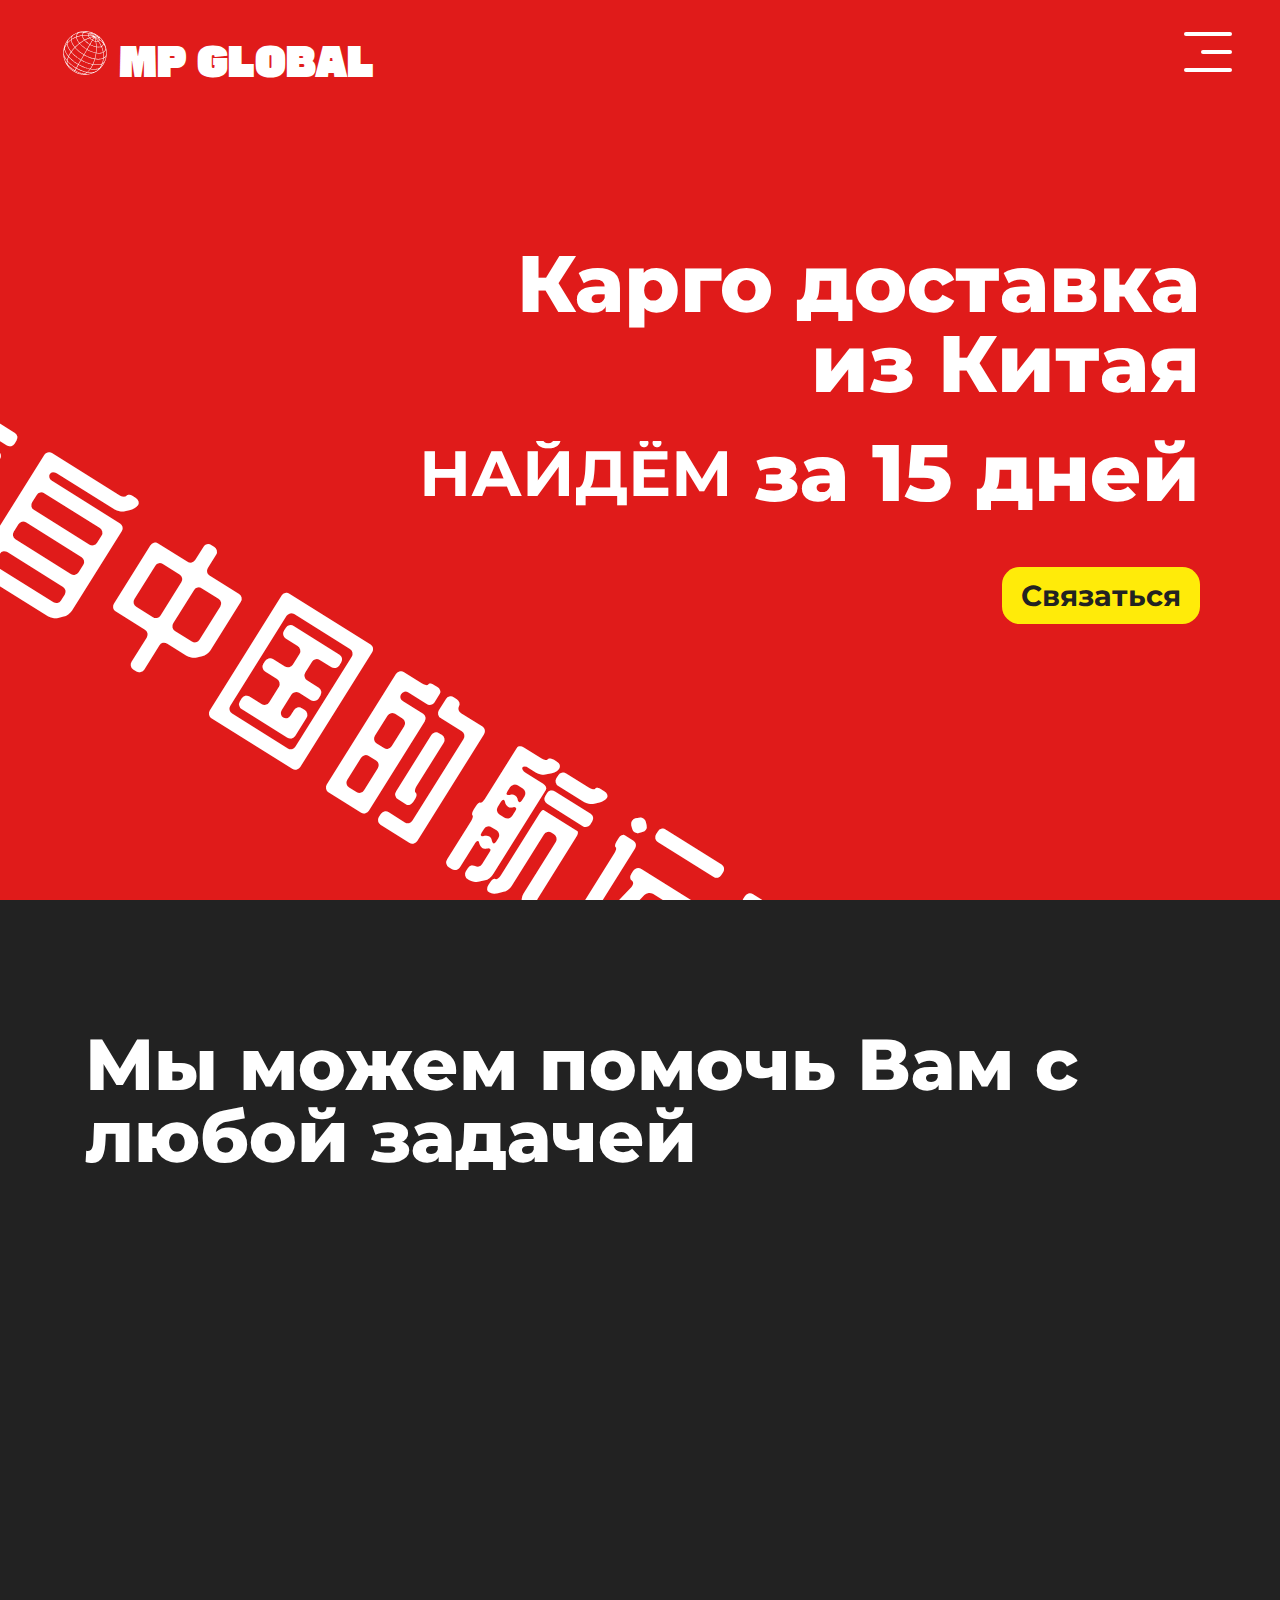
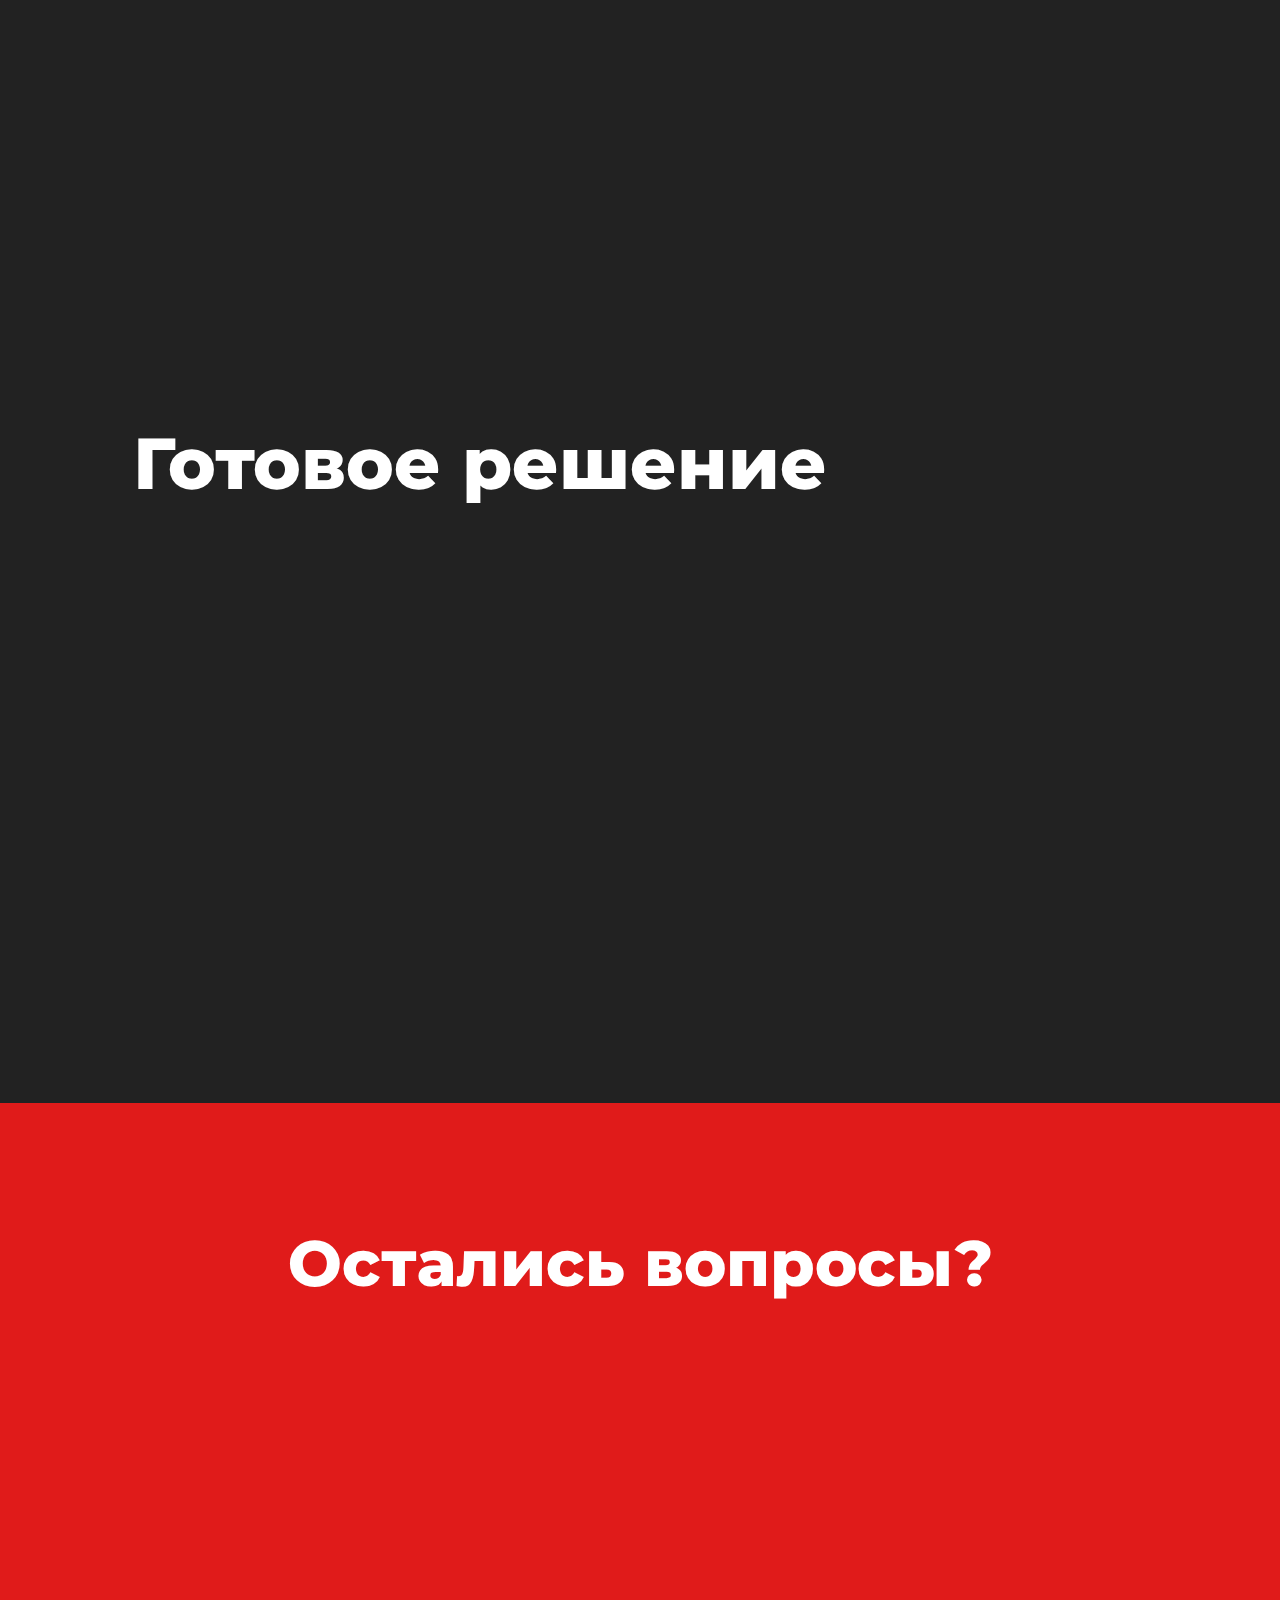
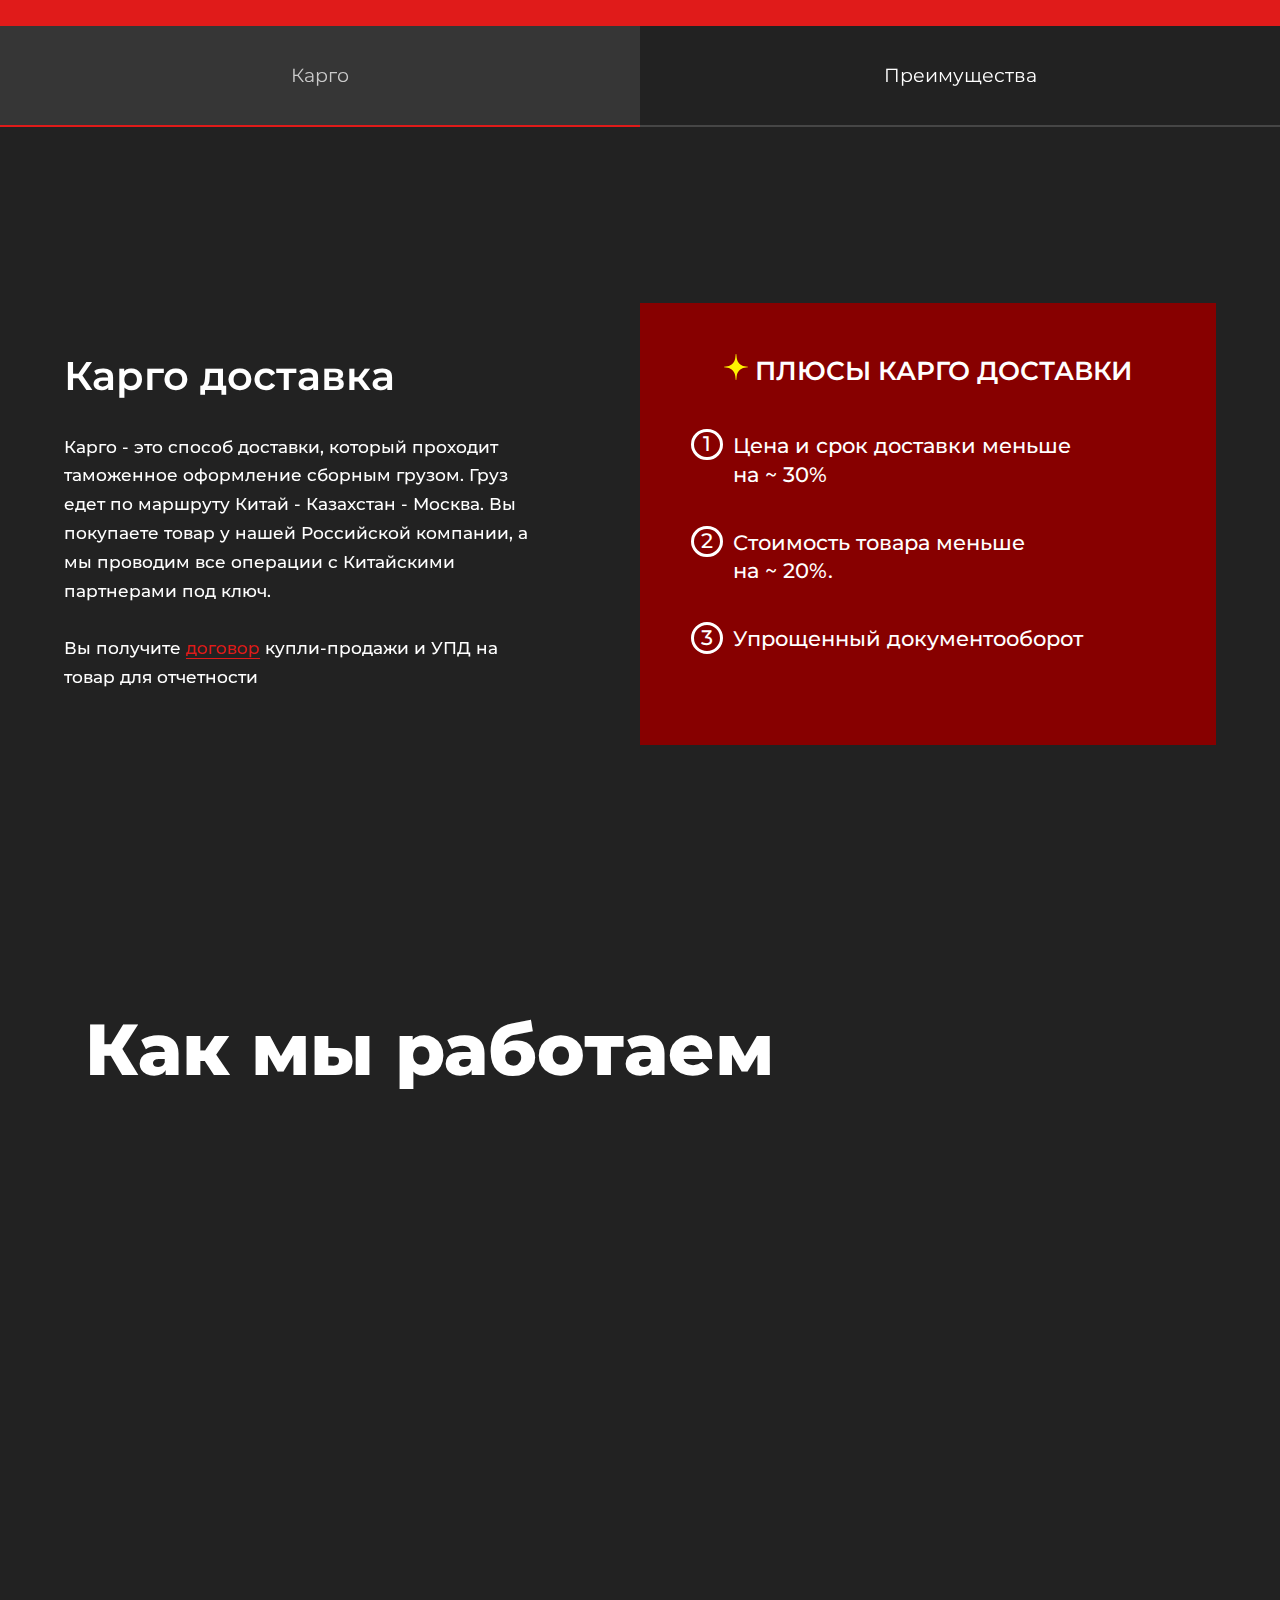
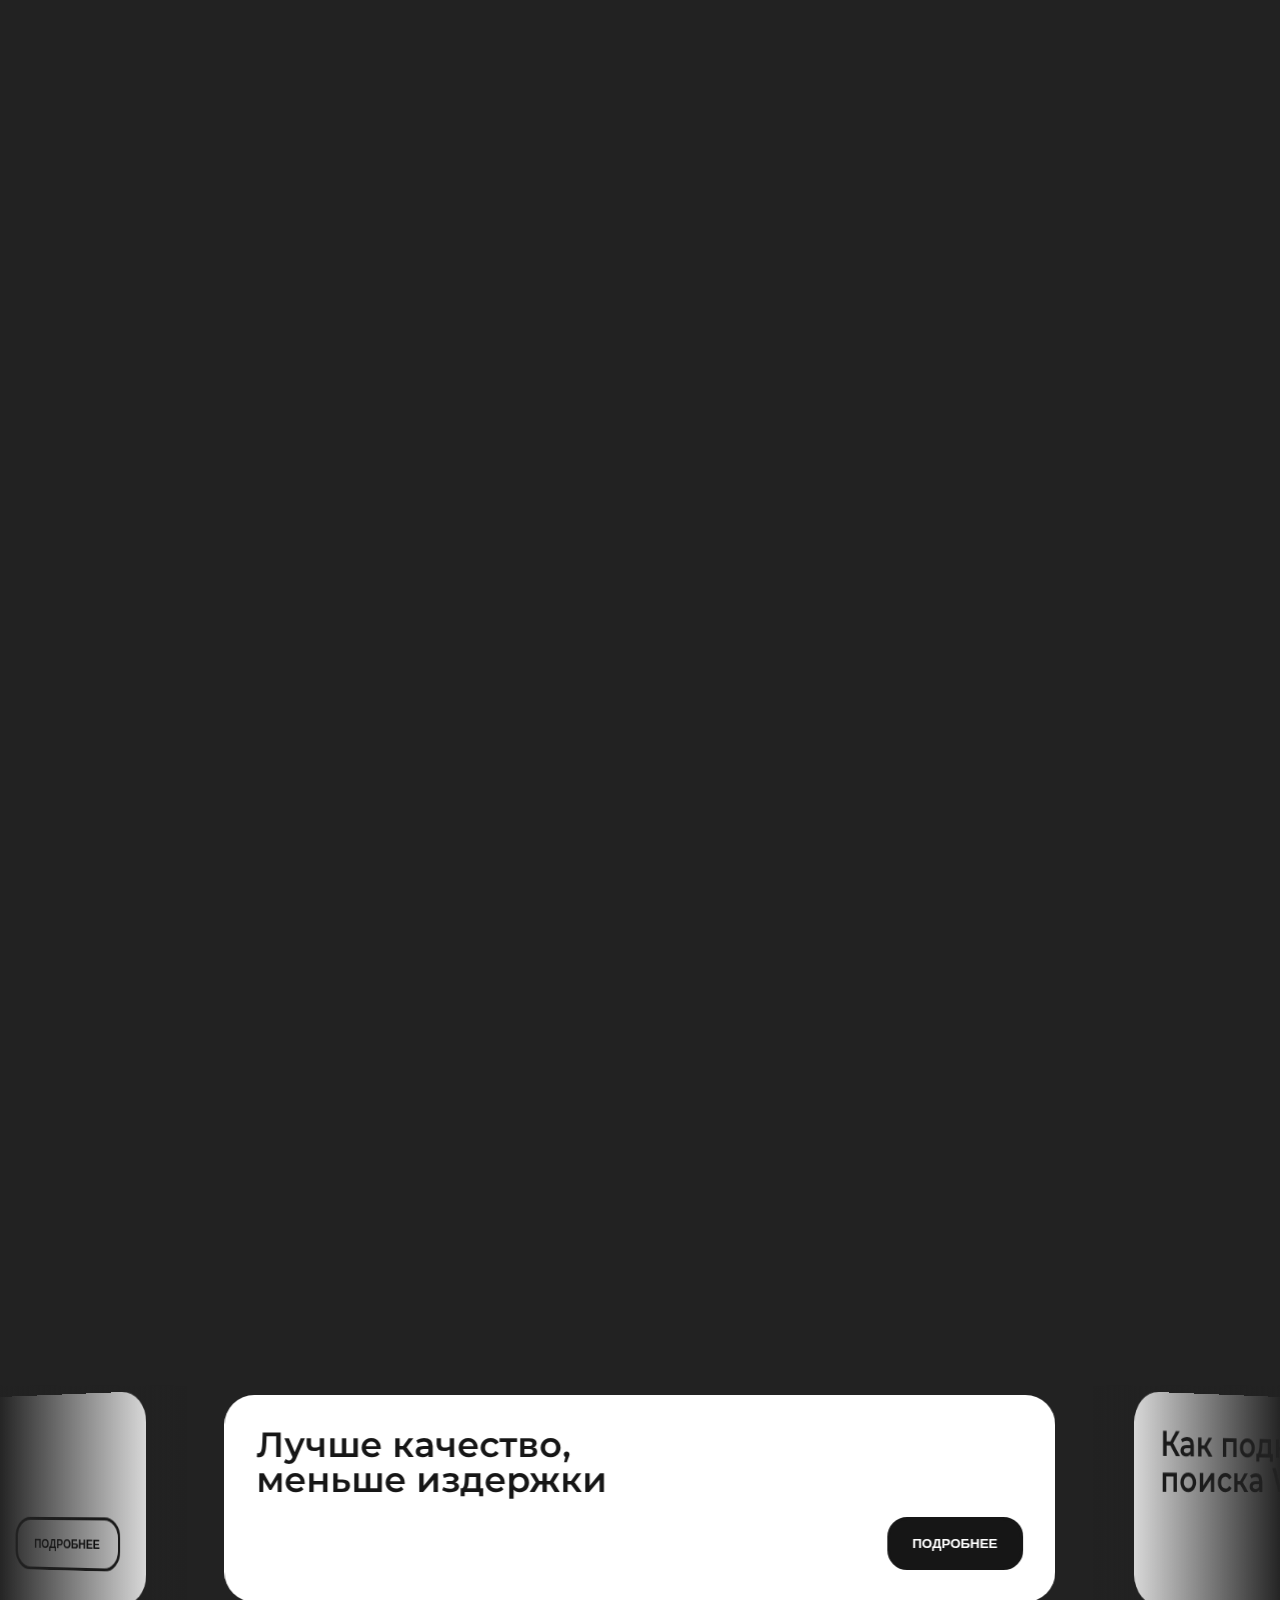
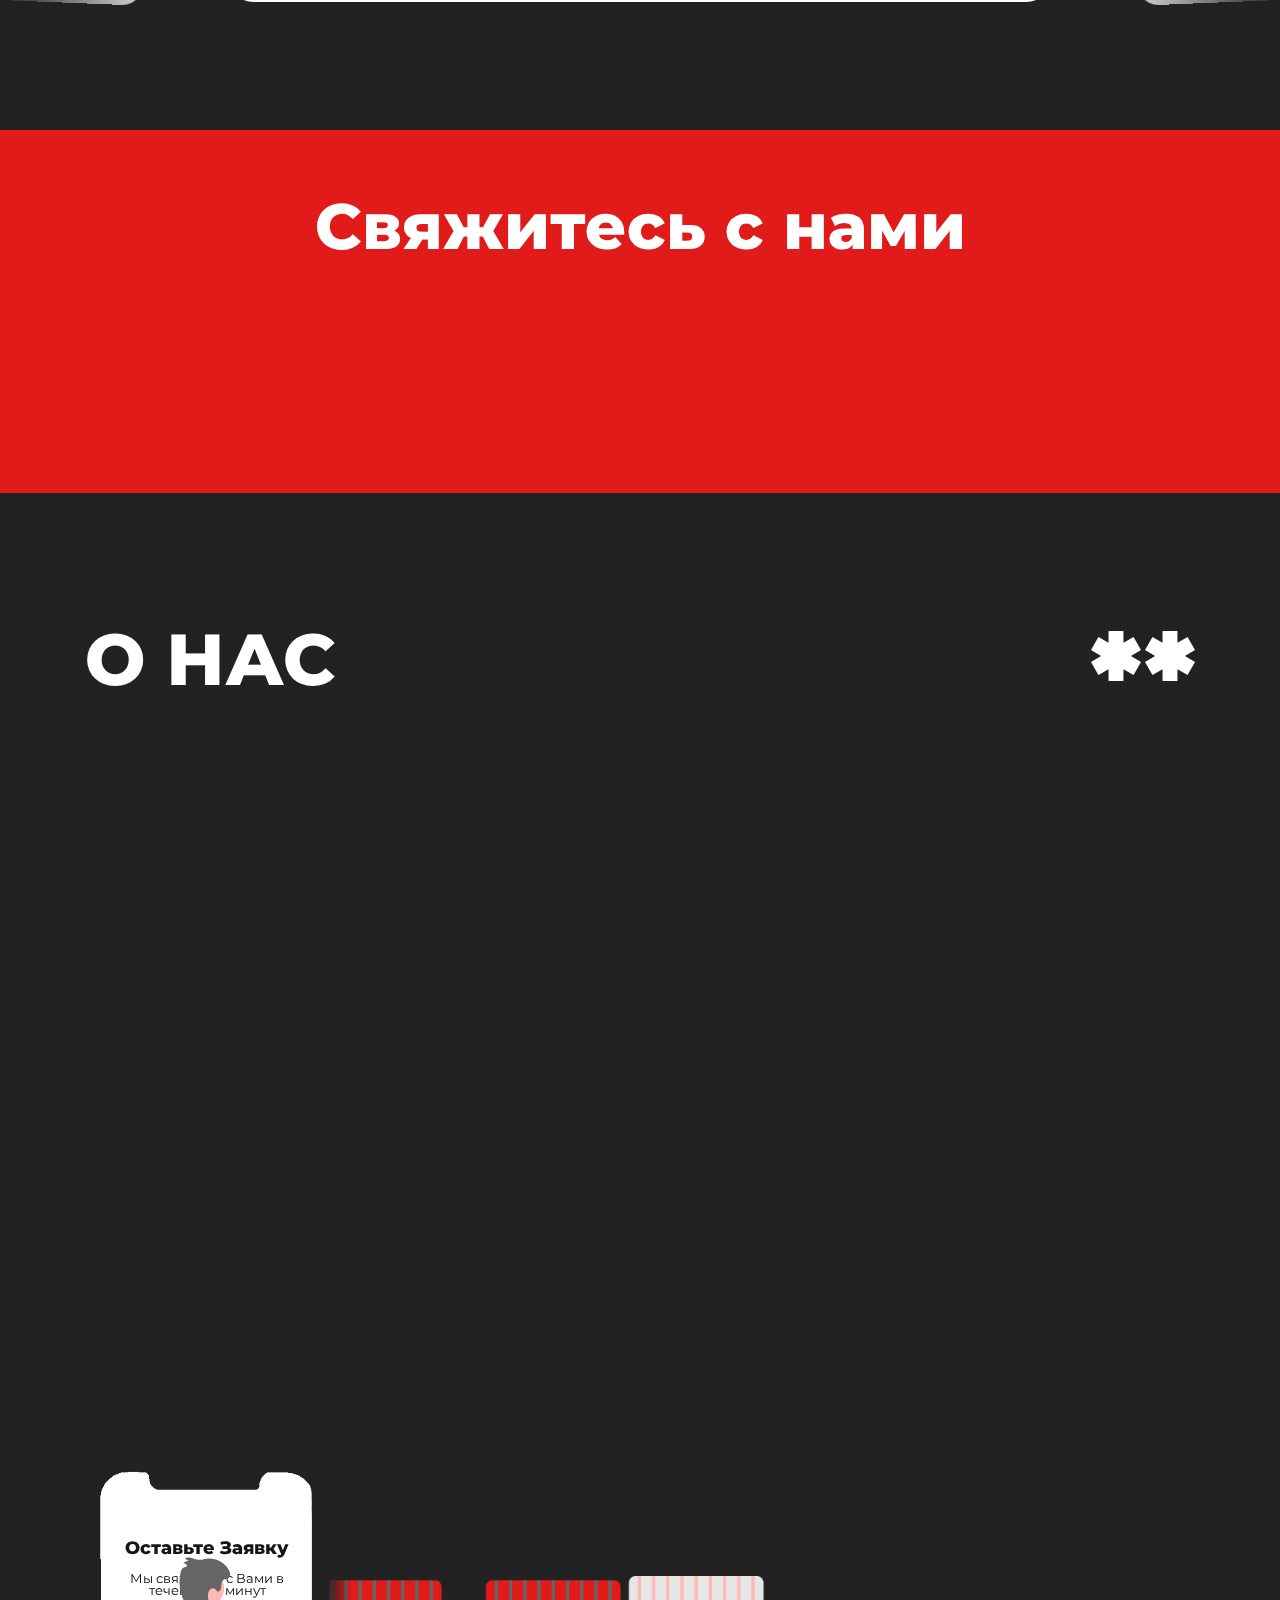
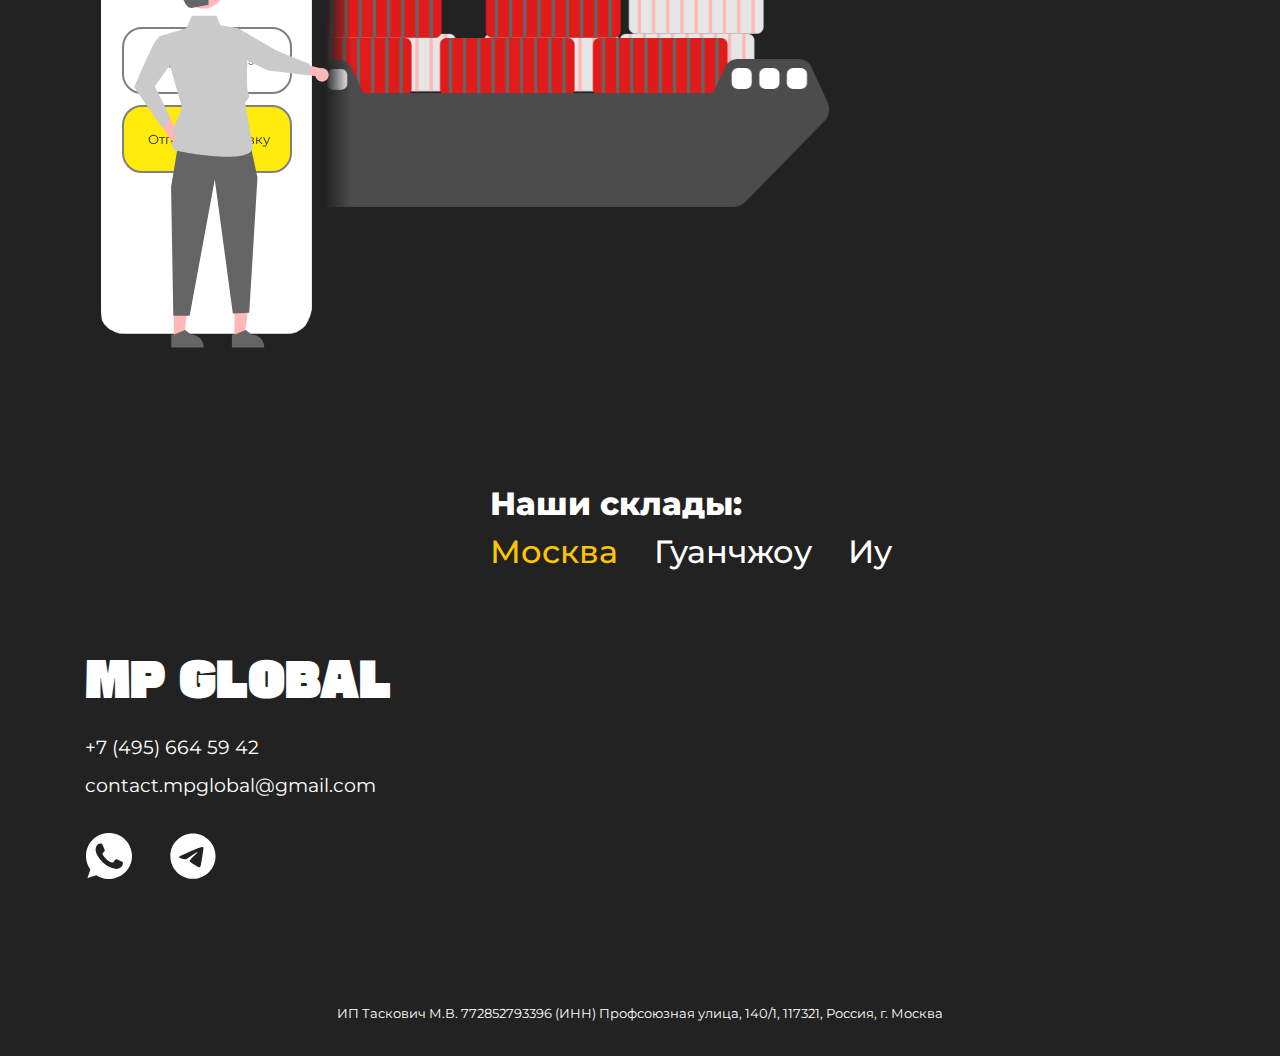
==== commit 8b30b8d9: "Add files via upload" ====
--- a/index.html
+++ b/index.html
@@ -92,13 +92,42 @@
         <div class="hero__content wrapper mon flex">
           <h1>Карго доставка<br>из Китая</h1>
           <div class="hero__txt flex">
-            <div class="hero__title">
+            <!-- <div class="hero__title">
               <div class="hero__swiper swiper-container">
                 <div class="hero__swiper-wrapper swiper-wrapper">
                   <div class="hero__swiper-slide swiper-slide" id="wefound" data-swiper-autoplay="0"">НАЙДЁМ</div>
                   <div class="hero__swiper-slide swiper-slide" data-swiper-autoplay="0">ВЫКУПИМ</div>
                   <div class="hero__swiper-slide swiper-slide" data-swiper-autoplay="0">ПРИВЕЗЁМ</div>
                 </div>
+              </div>
+            </div> -->
+            <div id="hero__title">
+              <div id="hero__vertical-scroll">
+                <ul class="hero__title-content">
+                  <li class="hero__word">НАЙДЁМ</li>
+                  <li class="hero__word">ВЫКУПИМ</li>
+                  <li class="hero__word">ПРИВЕЗЁМ</li>
+                </ul>
+                <ul class="hero__title-content" aria-hidden="true">
+                  <li class="hero__word">НАЙДЁМ</li>
+                  <li class="hero__word">ВЫКУПИМ</li>
+                  <li class="hero__word">ПРИВЕЗЁМ</li>
+                </ul>
+                <ul class="hero__title-content" aria-hidden="true">
+                  <li class="hero__word">НАЙДЁМ</li>
+                  <li class="hero__word">ВЫКУПИМ</li>
+                  <li class="hero__word">ПРИВЕЗЁМ</li>
+                </ul>
+                <ul class="hero__title-content" aria-hidden="true">
+                  <li class="hero__word">НАЙДЁМ</li>
+                  <li class="hero__word">ВЫКУПИМ</li>
+                  <li class="hero__word">ПРИВЕЗЁМ</li>
+                </ul>
+                <ul class="hero__title-content" aria-hidden="true">
+                  <li class="hero__word">НАЙДЁМ</li>
+                  <li class="hero__word">ВЫКУПИМ</li>
+                  <li class="hero__word">ПРИВЕЗЁМ</li>
+                </ul>
               </div>
             </div>
             <h2 class="hero__subtitle">
@@ -118,147 +147,6 @@
             <button class="mon a-btn show-form-btn"><span>Рассчитать стоимость</span></button>
           </div>
         </div> -->
-      </div>
-    </section>
-    <!-- Sub -->
-    <section>
-      <div class="sub mon">
-        <div class="sub__container scrollable">
-          <nav class="sub-nav">
-            <ul class="sub-nav-list flex">
-              <div class="sub-nav-line-a"></div>
-              <div class="sub-nav-line-b"></div>
-              <li id="sub-nav-li-1" class="active">Карго</li>
-              <li id="sub-nav-li-2">Преимущества</li>
-            </ul>
-          </nav>
-          <div class="sub__swiper swiper-container">
-            <div class="sub__swiper-wrapper swiper-wrapper">
-              <div class="sub__swiper-slide swiper-slide flex">
-                <div class="sub__swiper-slide-txt">
-                  <span class="sub__swiper-pretitle" data-swiper-parallax="-1200">Карго</span>
-                  <h3 data-swiper-parallax="-800">Карго доставка</h3>
-                  <p>&mdash; это услуги доставки через китайских перевозчиков, которые проходят таможенное оформление сборным грузом.<br>
-                      Таким образом, Вы не получаете отдельные документы на Ваш товар, кроме договора купли-продажи товара и УПД.<br>
-                      Большинство китайских поставщиков работают через карго, это позволяет им управлять рисками и иметь дела только с соотечественниками.<br><br>
-
-                      Мы адаптировали это решение: Вы покупаете товар у нас и получаете договор купли-продажи и УПД, а мы проводим все операции с китайскими партнерами под ключ.
-                  </p>
-                </div>
-                <div class="sub__swiper-side" data-swiper-parallax-y="-50">
-                  <!-- <div class="sub__swiper-side-img"></div> -->
-                  <div class="sub__swiper-side-content">
-                    <h5 class="sub__swiper-side-title"><img src="img/svg/soft-star.svg" alt="star" class="soft-star"> ПЛЮСЫ КАРГО ДОСТАВКИ</h5>
-                    <ol class="sub__swiper-side-list">
-                      <li><div class="sub__swiper-side-list-marker">1</div>Срок доставки сокращен до 20 дней.</li>
-                      <li><div class="sub__swiper-side-list-marker">2</div>Цена доставки дешевле на 30%.</li>
-                      <li><div class="sub__swiper-side-list-marker">3</div>Вы покупаете товар напрямую у крупных поставщиков на китайские площадки и получаете лучшее качество товара среди конкурентов.</li>
-                    </ol>
-                  </div>
-                </div>
-              </div>
-              <div class="sub__swiper-slide swiper-slide" id="sub-swiper-slide-2">
-                  <div class="sub__swiper-slide-adventures">
-                    <span class="sub__swiper-pretitle" data-swiper-parallax="-1200">Преимущества</span>
-                    <h3 data-swiper-parallax="-800">Наши преимущества</h3>
-                    <div class="sub__list">
-                      <div class="sub__accordion">
-                        <div class="sub__accordion-item">
-                          <button id="sub__accordion-button-1" aria-expanded="true">
-                            <span class="sub__accordion-title mon"><div class="sub__accordion-marker">1</div>Услуги</span><img src="" class="sub__accordion-icon" aria-hidden="true">
-                            <div class="sub__icon">+</div>
-                          </button>
-                          <div class="sub__accordion-content mon">
-                            <p>
-                              Мы максимально упростили работу с Китаем, чтобы Вы могли сосредоточиться на других аспектах вашего бизнеса. 
-                            </p>
-                            <p class="sub__red">
-                              Достаточно описать вашу ситуацию, мы разработаем решение для Вас. 
-                            </p>
-                          </div>
-                        </div>
-                      </div>
-                      <div class="sub__accordion">
-                        <div class="sub__accordion-item">
-                          <button id="sub__accordion-button-2" aria-expanded="false">
-                            <span class="sub__accordion-title mon"><div class="sub__accordion-marker">2</div>Предложения</span><img src="" class="sub__accordion-icon" aria-hidden="true">
-                            <div class="sub__icon">+</div>
-                          </button>
-                          <div class="sub__accordion-content mon">
-                            <p>
-                              У всех разные задачи и требования: кому-то нужно дешевле и он готов ждать дольше, кто-то готов переплатить за качество или скорость доставки, а кто-то не понимает как поступить правильно. 
-                            </p>
-                            <p class="sub__red">
-                              Мы проконсультируем Вас на всех этапах сделки, укажем на важные моменты, подскажем на чем можно сэкономить, а на чем экономить не стоит и сделаем расчет рентабельности. 
-                            </p>
-                          </div>
-                        </div>
-                      </div>
-                      <div class="sub__accordion">
-                        <div class="sub__accordion-item">
-                          <button id="sub__accordion-button-3" aria-expanded="false">
-                            <span class="sub__accordion-title mon"><div class="sub__accordion-marker">3</div>Скорость</span><img src="" class="sub__accordion-icon" aria-hidden="true">
-                            <div class="sub__icon">+</div>
-                          </button>
-                          <div class="sub__accordion-content mon">
-                            <p>
-                              Мы обрабатываем Ваш запрос в день обращения, Вы получите оперативный ответ с предложением по доставке или сотрудничеству.
-                            </p>
-                            <p class="sub__red">
-                              Готовы доставить груз в срок от 15 дней. 
-                            </p>
-                          </div>
-                        </div>
-                      </div>
-                      <div class="sub__accordion">
-                        <div class="sub__accordion-item">
-                          <button id="sub__accordion-button-4" aria-expanded="false">
-                            <span class="sub__accordion-title mon"><div class="sub__accordion-marker">4</div>Прозрачность</span><img src="" class="sub__accordion-icon" aria-hidden="true">
-                            <div class="sub__icon">+</div>
-                          </button>
-                          <div class="sub__accordion-content mon">
-                            <p>
-                              Вы платите за Ваш груз один раз и дополнительных трат не будет. В стоимость включено все: услуги по поиску, выкупу и доставке, включая проверку товара, страховку и дополнительную упаковку.
-                            </p>
-                            <p class="sub__red">
-                              Мы сделаем расчет доставки прямо до Вашего адреса.
-                            </p>
-                          </div>
-                        </div>
-                      </div>
-                      <div class="sub__accordion">
-                        <div class="sub__accordion-item">
-                          <button id="sub__accordion-button-5" aria-expanded="false">
-                            <span class="sub__accordion-title mon"><div class="sub__accordion-marker">5</div>Открытость</span><img src="" class="sub__accordion-icon" aria-hidden="true">
-                            <div class="sub__icon">+</div>
-                          </button>
-                          <div class="sub__accordion-content mon">
-                            <p>
-                              Мы ценим каждого клиента и стараемся установить долгосрочные и взаимовыгодные партнерские отношения. 
-                              Если в Вашем случае заказ товара из Китая не нужен, потому что, как иногда бывает, разница в цене не настолько большая, 
-                              чтобы замораживать деньги на долгий срок и лучше будет купить у локального оптовика. Не сомневайтесь, мы Вам об этом скажем, 
-                              несмотря на потерю прибыли. Нам неинтересно вводить Вас в заблуждение лишь бы продать, мы заинтересованы в росте выручки 
-                              вашей компании, благодаря нашим услугам.
-                            </p>
-                            <p>
-                              Переходите в раздел <a href="#">“Кейсы”</a>, если Вам интересно, как мы уже помогли вырасти своим клиентам.
-                            </p>
-                          </div>
-                        </div>
-                      </div>
-                    </div>
-                    <!-- <div class="sub__swiper-slide-info" data-swiper-parallax-y="-300">
-                      <span class="sub__swiper-info-percent un">96%</span><br>
-                      <span>increase in curbside pick-up<br>since March of 2020</span>
-                    </div>
-                    <span class="sub__swiper-info-article" data-swiper-parallax-y="-200">Accenture, 2020</span> -->
-                  </div>
-                </div>
-              </div>
-
-            </div>
-          </div>
-        </div>
       </div>
     </section>
     <!-- SERVICES -->
@@ -279,10 +167,8 @@
                     на что обратить внимание и поможем с выбором.
                   </p>
                   <p>
-                    Результат: Вы получите 2-3 лучших предложения 
-                    от 10 поставщиков и расчет рентабельности поставки.
+                    <span style="color: var(--color-2);">Результат</span>: Вы получите 2-3 лучших предложения от десятка поставщиков с нашими рекомендациями. 
                   </p>
-                  <p>$300 или бесплатно при заказе готового решения</p>
                   <p>
                     Мы уже более 5 лет занимаемся прямыми поставками товаров из Китая 
                     и торговлей на маркетплейсах. Сталкивались с браком, задержками и 
@@ -299,8 +185,7 @@
                   <div class="services__icon">+</div>
                 </button>
                 <div class="services__accordion-content mon">
-                  <p>Поможем с оплатой любых товаров и услуг в Китае. При оплате услуги до 12:00 — товар будет оплачен в этот же день.</p>
-                  <p>3% от сделки, но не менее $50 или бесплатно при заказе готового решения</p>
+                  <p>Выкупим товар день в день без комиссии, если мы получили оплату от Вас до 12:00.</p>
                 </div>
               </div>
             </div>
@@ -312,14 +197,10 @@
                 </button>
                 <div class="services__accordion-content mon">
                   <ul class="mon">
-                    <li>Подберем подходящий тариф по цене и сроку доставки.</li>
-                    <li>Проконсультируем учитывая все нюансы поставки.</li>
-                    <li>Подскажем как будет лучше именно в Вашей ситуации.</li>
-                    <li>После получения 
-                      груза на нашем складе в Китае - еще раз проверим его, 
-                      упакуем, оформим страховку и отправим в РФ.</li>
+                    <li>Проконсультируем, учитывая все нюансы  и подскажем как будет лучше именно в Вашей ситуации.</li>
+                    <li>Подберем подходящий тариф по цене и сроку доставки, после получения груза на нашем складе в Китае - еще раз проверим его, упакуем, оформим страховку и отправим в РФ.</li>
+                    <li>Проконсультируем по работе с маркетплейсами: Поможем с выбором товара и предоставим услуги фулфилмента.</li>
                   </ul>
-                  <p>От $2/кг. С готовым решением выгоднее.</p>
                 </div>
               </div>
             </div>
@@ -354,6 +235,7 @@
     </section>
     <!-- READY-MAKE SOLUTION -->
     <section id="rm-sol-sect">
+      <div class="" id="rm"></div>
       <!-- <div id="rm-sol" class="cnt-divider"></div> -->
       <div class="rm-sol flex mon wrapper">
         <div class="h2__ast">
@@ -376,31 +258,146 @@
           </ol>
         </div>
       </div>
-      <!-- <div class="cnt-divider"></div> -->
-      <!-- Photo by <a href="https://unsplash.com/@rosebox?utm_source=unsplash&utm_medium=referral&utm_content=creditCopyText">RoseBox رز باکس</a> on <a href="https://unsplash.com/photos/BFdSCxmqvYc?utm_source=unsplash&utm_medium=referral&utm_content=creditCopyText">Unsplash</a> -->
     </section>
     <!-- ANY QUESTIONS? -->
     <section style="background: var(--color-1);">
       <div class="cnt-divider"></div>
       <div class="cons-offer mon wrapper flex">
         <h2>Остались вопросы?</h2>
-        <p class="mon reveal">Закажите консультацию, нажав кнопку ниже или позвоните нам по телефону<br><a href="tel:+79268879918">+7 926 887-9918</a></p>
+        <p class="mon reveal">Закажите консультацию, нажав кнопку ниже или позвоните нам по телефону<br><a href="tel:+74956645942">+7 (495) 664 59 42</a></p>
         <button class="mon a-btn show-form-btn reveal">Консультация</button>
       </div>
       <div class="cnt-divider"></div>
+    </section>
+        <!-- Sub -->
+    <section>
+      <div class="sub mon">
+        <div class="sub__container scrollable">
+          <nav class="sub-nav">
+            <ul class="sub-nav-list flex">
+              <div class="sub-nav-line-a"></div>
+              <div class="sub-nav-line-b"></div>
+              <li id="sub-nav-li-1" class="active">Карго</li>
+              <li id="sub-nav-li-2">Преимущества</li>
+            </ul>
+          </nav>
+          <div class="sub__swiper swiper-container">
+            <div class="sub__swiper-wrapper swiper-wrapper">
+              <div class="sub__swiper-slide swiper-slide flex">
+                <div class="sub__swiper-slide-txt">
+                  <span class="sub__swiper-pretitle" data-swiper-parallax="-1200">Карго</span>
+                  <h3 data-swiper-parallax="-800">Карго доставка</h3>
+                  <p>Карго - это способ доставки, который проходит таможенное оформление сборным грузом. 
+                    Груз едет по маршруту Китай - Казахстан - Москва. Вы покупаете товар у нашей Российской компании, 
+                    а мы проводим все операции с Китайскими партнерами под ключ.<br><br>Вы получите <a href="">договор</a> купли-продажи и 
+                    УПД на товар для отчетности
+                  </p>
+                </div>
+                <div class="sub__swiper-side" data-swiper-parallax-y="-50">
+                  <div class="sub__swiper-side-content">
+                    <h5 class="sub__swiper-side-title"><img src="img/svg/soft-star.svg" alt="star" class="soft-star"> ПЛЮСЫ КАРГО ДОСТАВКИ</h5>
+                    <ol class="sub__swiper-side-list">
+                      <li><div class="sub__swiper-side-list-marker">1</div>Цена и срок доставки меньше <br>на ~ 30%</li>
+                      <li><div class="sub__swiper-side-list-marker">2</div>Стоимость товара меньше <br>на ~ 20%.</li>
+                      <li><div class="sub__swiper-side-list-marker">3</div>Упрощенный документооборот</li>
+                    </ol>
+                  </div>
+                </div>
+              </div>
+              <div class="sub__swiper-slide swiper-slide" id="sub-swiper-slide-2">
+                  <div class="sub__swiper-slide-adventures">
+                    <span class="sub__swiper-pretitle" data-swiper-parallax="-1200">Преимущества</span>
+                    <h3 data-swiper-parallax="-800">Наши преимущества</h3>
+                    <h5 data-swiper-parallax="-1000">
+                      Мы максимально упростили работу с Китаем, чтобы Вы могли сосредоточиться на других аспектах вашего бизнеса.
+                    </h5>
+                    <div class="sub__list">
+                      <div class="sub__accordion">
+                        <div class="sub__accordion-item">
+                          <button id="sub__accordion-button-1" aria-expanded="false">
+                            <span class="sub__accordion-title mon"><div class="sub__accordion-marker">1</div>надежность</span><img src="" class="sub__accordion-icon" aria-hidden="true">
+                            <div class="sub__icon">+</div>
+                          </button>
+                          <div class="sub__accordion-content mon">
+                            <p>
+                              Мы ценим каждого клиента и стараемся установить долгосрочные и взаимовыгодные партнерские отношения. 
+                              Если в Вашем случае заказ товара из Китая не нужен, потому что, как иногда бывает, разница в цене не настолько большая, 
+                              чтобы замораживать деньги на долгий срок и лучше будет купить у локального оптовика. Не сомневайтесь, мы Вам об этом скажем, 
+                              несмотря на потерю прибыли. Нам неинтересно вводить Вас в заблуждение лишь бы продать, мы заинтересованы в росте выручки 
+                              вашей компании, благодаря нашим услугам.
+                            </p>
+                            <p>
+                              Переходите в раздел <a href="#" class="sub__red">“Кейсы”</a>, если Вам интересно, как мы уже помогли вырасти своим клиентам.
+                            </p>
+                          </div>
+                        </div>
+                      </div>
+                      <div class="sub__accordion">
+                        <div class="sub__accordion-item">
+                          <button id="sub__accordion-button-3" aria-expanded="false">
+                            <span class="sub__accordion-title mon"><div class="sub__accordion-marker">2</div>Скорость</span><img src="" class="sub__accordion-icon" aria-hidden="true">
+                            <div class="sub__icon">+</div>
+                          </button>
+                          <div class="sub__accordion-content mon">
+                            <p>
+                              Мы обрабатываем Ваш запрос в день обращения, Вы получите оперативный ответ с предложением по доставке или сотрудничеству.
+                            </p>
+                            <p>
+                              Готовы доставить груз в срок от 15 дней. 
+                            </p>
+                          </div>
+                        </div>
+                      </div>
+                      <div class="sub__accordion">
+                        <div class="sub__accordion-item">
+                          <button id="sub__accordion-button-2" aria-expanded="false">
+                            <span class="sub__accordion-title mon"><div class="sub__accordion-marker">3</div>Индивидуальный подход</span><img src="" class="sub__accordion-icon" aria-hidden="true">
+                            <div class="sub__icon">+</div>
+                          </button>
+                          <div class="sub__accordion-content mon">
+                            <p>
+                              У всех разные задачи и требования: кому-то нужно дешевле и он готов ждать дольше, кто-то готов переплатить за качество или скорость доставки, а кто-то не понимает как поступить правильно. 
+                            </p>
+                            <p>
+                              Мы проконсультируем Вас на всех этапах сделки, укажем на важные моменты, подскажем на чем можно сэкономить, а на чем экономить не стоит и сделаем расчет рентабельности. 
+                            </p>
+                          </div>
+                        </div>
+                      </div>
+                      <div class="sub__accordion">
+                        <div class="sub__accordion-item">
+                          <button id="sub__accordion-button-4" aria-expanded="false">
+                            <span class="sub__accordion-title mon"><div class="sub__accordion-marker">4</div>Прозрачность</span><img src="" class="sub__accordion-icon" aria-hidden="true">
+                            <div class="sub__icon">+</div>
+                          </button>
+                          <div class="sub__accordion-content mon">
+                            <p>
+                              Вы платите за Ваш груз один раз и дополнительных трат не будет. В стоимость включено все: услуги по поиску, выкупу и доставке, включая проверку товара, страховку и дополнительную упаковку.
+                            </p>
+                          </div>
+                        </div>
+                      </div>
+                    </div>
+                  </div>
+                </div>
+              </div>
+            </div>
+          </div>
+        </div>
+      </div>
     </section>
     <!-- HOW WE WORK -->
     <section>
       <div class="works">
         <div class="wrapper mon">
           <div class="h2__ast">
-            <h2>КАК МЫ РАБОТАЕМ</h2>
+            <h2>Как мы работаем</h2>
           </div>
           <div class="works__content">
             <ol class="works__list flex mon">
               <li class="reveal">
                 <span>Отвечаем на заявку</span>
-                <p class="mon">Мы внимательно изучаем Ваш запрос, уточняем 
+                <p class="mon">Мы изучаем Ваш запрос, уточняем 
                   требования к товару и доставке, первично консультируем Вас.</p>
                   <div class="works__list-icon" style="background-image: url(img/svg/chat.svg);"></div>
                 </li>
@@ -424,7 +421,7 @@
               </li>
               <li class="reveal">
                 <span>Принимаем</span>
-                <p class="mon">При получении еще раз проверяем груз и отравляем Вам.</p>
+                <p class="mon">При получении еще раз проверяем груз и отправляем Вам.</p>
                  <div class="works__list-icon" style="background-image: url(img/svg/get-bag.svg);"></div>
               </li>
             </ol>
@@ -512,33 +509,11 @@
               </div>
             </div>
           </div>
-          <!-- <div class="helped__more">
-            <div id="helped__more-block-1" class="helped__more-content" style="display: block;">
-              <h4>Как сэкономить 700 000₽, если покупаете блокноты в Китае</h4>
-              <p>Наш клиент сэкономит на перевозке блокнотов, потому что выбрал контейнерную доставку. Он думал, что эта доставка не для него. А мы доказали обратное. Читайте, как мы это сделали.</p>
-            </div>
-            <div id="helped__more-block-2" class="helped__more-content">
-              <h4>Что делать, когда ваш поставщик в Китае стал обманывать и присылать брак</h4>
-              <p>Клиентку хотели обмануть. Но мы помогли вернуть деньги. Хотите узнать, как не попасть на обманщиков? Читайте кейс.</p>
-            </div>
-            <div id="helped__more-block-3" class="helped__more-content">
-              <h4>Как обойти поставщика и напрямую закупить товар у производителя для своей мастерской</h4>
-              <p>Клиент сэкономил на заказе аккумуляторов напрямую у производителя. Процесс поставки организовали мы. Хотите сэкономить-читайте, как мы это сделали.</p>
-            </div>
-            <div id="helped__more-block-4" class="helped__more-content">
-              <h4>Как обойти поставщика и напрямую закупить товар у производителя для своей мастерской</h4>
-              <p>Клиент сэкономил на заказе аккумуляторов напрямую у производителя. Процесс поставки организовали мы. Хотите сэкономить-читайте, как мы это сделали.</p>
-            </div>
-            <div id="helped__more-block-5" class="helped__more-content">
-              <h4>Как обойти поставщика и напрямую закупить товар у производителя для своей мастерской</h4>
-              <p>Клиент сэкономил на заказе аккумуляторов напрямую у производителя. Процесс поставки организовали мы. Хотите сэкономить-читайте, как мы это сделали.</p>
-            </div>
-          </div> -->
         </div>
       </div>
     </section>
     <!-- CONTACT US -->
-    <section>
+    <section style="background: var(--color-1);">
       <div class="cnt-divider"></div>
       <div class="contact-us wrapper mon flex">
         <h2>Свяжитесь с нами</h2>
@@ -566,13 +541,13 @@
           <div class="mon reveal">
             <p>Мы с 2018 года помогаем бизнесу упрощать процесс поставки <span>любых товаров</span> из <span>Китая</span>.<br>
                Наша цель &mdash; сделать работу с Китаем <span>быстрой</span> и <span>прозрачной</span>.<br>
-               Вы можете быть уверены в <span>сроках</span>, неизменности <span>цены</span> и <span>качестве товара</span>, работая с нами, 
+               Вы можете быть уверены в <span>сроках</span>, <span>цене</span> и <span>качестве товара</span>. Работая с нами, 
                Вы покупаете спокойствие.</p><br>
             <p>
               Наши клиенты &mdash; розничные и сетевые магазины, e-commerce , 
               региональные оптовики и селлеры  на маркетплейсах .
               Мы можем помочь любому предприятию 
-              <span>увеличить эффективность</span>, <span>прибыль</span> и <span>улучшить продукт</span>.
+              <span>увеличить эффективность</span>, <span>прибыль</span> и <span>качество товара</span>.
             </p>
           </div>
           <span class="mon reveal">Наши клиенты растут вместе с нами.</span>
@@ -583,17 +558,8 @@
     <section>
       <div class="cargo mon">
         <div class="wrapper">
-          <div class="" id="rm"></div>
           <div class="cargo__anim">
             <!-- 17ch -->
-            <div class="cargo__title-1">
-              <span class="cargo__text" id="cargo-title-1-st-1">Отправляйте</span>
-              <span class="cargo__text" id="cargo-title-1-st-2">заявку</span>
-            </div>
-            <div class="cargo__title-2">
-              <span class="cargo__text" id="cargo-title-2-st-1">Мы свяжемся с Вами</span>
-              <span class="cargo__text" id="cargo-title-2-st-2">и найдем товар<br> по Вашему запросу</span>
-            </div>
             <div class="cargo__title-3 cargo__text"></div>
             <div class="cargo__title-4 cargo__text"></div>
             <div class="cargo__order">
@@ -661,6 +627,16 @@
                   <div class="cargo__phone-container flex">
                     <article class="cargo__phone-content">
                       <!-- <iframe src="../mpglobal.store/index.html" width="100%" height="100%" frameborder="0"></iframe> -->
+                      <div class="form" id="animForm">
+                        <div class="form-container">
+                          <form action="form.php" method="post" class="mon">
+                            <h2 class="mon">Оставьте Заявку</h2>
+                            <p class="mon">Мы свяжемся с Вами в течение 10 минут</p>
+                            <input type="tel" id="phone" name="phone" placeholder="+7 (999) 999-99-99" required>
+                            <input type="submit" value="Отправить заявку" class="mon">
+                          </form>
+                        </div>
+                      </div>
                     </article>
                   </div>
                 </div>
@@ -913,7 +889,7 @@
       <div id="contact" class="footer mon wrapper flex">
         <div class="footer__content flex">
           <div class="main-logo">MP GLOBAL</div>
-          <a id="tel" href="tel:+79268879918">+7 (926) 887 99 18</a>
+          <a id="tel" href="tel:+74956645942">+7 (495) 664 59 42</a>
           <a id="mail" href="mailto:contact.mpglobal@gmail.com">contact.mpglobal@gmail.com</a>
           <div class="footer__links">
             <a href="https://wa.me/79268879918"><img src="img/svg/whatsapp-icon.svg" alt="whatsapp"></a>
@@ -939,8 +915,8 @@
   </main>
   <!-- APPLICATION FORM -->
   <section>
-    <div id="form">
-      <div id="form-container">
+    <div class="form" id="form">
+      <div class="form-container">
         <button id="close-form-btn"><img src="img/svg/cross.svg" alt=""></button>
         <form action="form.php" method="post" class="mon">
           <h2 class="mon">Оставьте Заявку</h2>
--- a/css/style.css
+++ b/css/style.css
@@ -36,7 +36,7 @@
 
 :root {
   --index: calc(1vw + 1vh);
-  --color-1: #d80000;
+  --color-1: #E01B1A;
   --color-2: #ffeb09;
   --cargoAnim: 18s;
 }
@@ -65,15 +65,16 @@
 }
 
 .a-btn {
-  padding: 1.2rem 2rem;
+  padding: 1rem 1.6rem;
   background: var(--color-2);
   border: transparent;
   outline: none;
-  border-radius: 1.4rem;
+  border-radius: 1.1rem;
   font-size: 1rem;
   font-weight: 700;
   color: #222222;
   transition: 0.5s ease;
+  text-transform: capitalize;
 }
 
 .a-btn:hover {
@@ -283,7 +284,7 @@
   flex-direction: column;
   justify-content: space-between;
   align-items: center;
-  height: 30vh;
+  height: 36vh;
   transform:translateY(-10%);
 }
 .menu__link {
@@ -365,7 +366,7 @@
 
 @-webkit-keyframes scroll {
   from {
-    transform: translateX(100);
+    transform: translateX(100%);
   }
   to {
     transform: translateX(calc(-100% - var(--gap)));
@@ -428,26 +429,50 @@
   box-shadow: 0px 0px 56px 0px var(--color-1) inset;
 }
 
-.hero__title {
-  height: 4.5rem;
-  margin-bottom: 1.8rem;
-  white-space: nowrap;
-  overflow: clip;
-  transform: translateY(-5%);
-}
-
 .hero__swiper-wrapper {
   overflow: hidden;
 }
 
-.hero__swiper-slide {
+#hero__title {
+  height: 4.5rem;
+  width: 24rem;
+  overflow: hidden;
+  position: relative;
+  display: flex;
+  --vGap: 4rem;
+}
+
+#hero__vertical-scroll {
+  position: absolute;
+  animation: heroScroll 14s linear infinite;
+  white-space: nowrap;
+  display: flex;
+  flex-direction: column;
+  overflow: hidden;
+  user-select: none;
+  gap: var(--vGap);
+  justify-content: space-around;
+  flex-shrink: 0;
+}
+
+@keyframes heroScroll {
+  0% {
+    transform: translateY(7.5%);
+  }
+  100% {
+    transform: translateY(calc(-97% - var(--vGap)));
+  }
+}
+
+.hero__word {
+  display: block;
   font-size: 4rem;
-  padding-top: 3%;
   text-align: end;
-  font-weight: bold;
-  opacity: 0;
-  transition: 0.3s all ease;
-  transform: none;
+  float: right;
+}
+
+.hero__word:not(:last-child) {
+  margin-bottom: 4rem;
 }
 
 .hero__swiper .swiper-slide-active {
@@ -466,8 +491,8 @@
   text-align: end;
   display: block;
   width: max-content;
-  padding-bottom: 1.8rem;
-  margin-left: 1.4rem;
+  padding-bottom: 0;
+  margin-left: 1.7rem;
   float: right;
 }
 
@@ -476,25 +501,11 @@
   height: 3rem;
 }
 
-.hero__subtitle span {
-  animation: heroSubDays 1s ease-in-out infinite alternate;
-  display: inline-block;
-}
-
-@keyframes heroSubDays {
-  0% {
-    transform: scale(1);
-  }
-  100% {
-    transform: scale(1.15);
-  }
-}
-
 .hero__button {
   float: right;
-  font-size: 2.4rem;
-  position: relative;
-  padding: 0.7rem;
+  font-size: 1.8rem;
+  position: relative;
+  padding: 0.7rem 1.2rem;
   z-index: 2;
 }
 
@@ -701,6 +712,11 @@
   line-height: 1.8rem;
 }
 
+.sub__swiper-slide-txt a {
+  color: var(--color-1);
+  text-underline-offset: 4px;
+}
+
 .sub__swiper-slide-txt p:not(:last-child) {
   padding-bottom: 2.3rem;
 }
@@ -798,6 +814,10 @@
   color: white;
 }
 
+.sub__swiper-side-list-marker br {
+  display: none;
+}
+
 .sub__swiper-side-title .soft-star {
   width: 1.5rem;
 }
@@ -832,6 +852,16 @@
 
 .sub__swiper-slide-adventures {
   color: white;
+}
+
+.sub__swiper-slide-adventures h3 {
+  padding-bottom: 1.5rem;
+}
+
+.sub__swiper-slide-adventures h5 {
+  padding-bottom: 1.7rem;
+  font-size: 1.2rem;
+  line-height: 1.6rem;
 }
 
 .sub__swiper-slide-adventures p {
@@ -913,25 +943,26 @@
 
 .sub__accordion-title {
   position: relative;
-  margin-left: 36px;
+  margin-left: 3rem;
 }
 
 .sub__accordion-marker {
   position: absolute;
-  left: -36px;
+  left: -3rem;
+  top: 50%;
   width: 4rem;
   aspect-ratio: 1/1;
   display: inline-flex;
   align-items: center;
   justify-content: center;
-  transform: translate(-50%,-28%);
+  transform: translate(-50%,-50%);
   border: 2px solid white;
   border-radius: 200px;
   font-size: 2.2rem;
 }
 
 .sub__red {
-  color: red;
+  color: var(--color-1);
 }
 
 
@@ -953,9 +984,9 @@
   content: '';
   display: block;
   position: absolute;
-  top: -65%;
+  top: -115%;
   width: 100vw;
-  height: 300%;
+  height: 350%;
   background: #222222;
 }
 
@@ -1262,6 +1293,47 @@
   width: 96%;
   height: 95%;
   margin-left: 4%;
+}
+
+#animForm {
+  display: flex;
+  width: 100%;
+  height: 100%;
+}
+
+#animForm .form-container {
+  width: 100%;
+  height: 100%;
+  top: 0;
+  left: 0;
+  transform: none;
+}
+
+#animForm .form-container form {
+  height: 100%;
+  padding: 5rem 2.3rem;
+}
+
+#animForm .form-container form h2 {
+  font-size: 1.1rem;
+  color: #161616;
+}
+
+#animForm .form-container form>p {
+  padding-bottom: 1.8rem;
+  font-size: 0.8rem;
+}
+
+#animForm .form-container form label {
+  font-size: 0.7rem;
+}
+
+#animForm .form-container form input {
+  margin-bottom: 0.7rem;
+}
+
+#animForm .form-container form>p:last-child {
+  font-size: 0.4rem;
 }
 
 #Hand {
@@ -1683,7 +1755,7 @@
   background-repeat: no-repeat; */
   position: relative;
   z-index: 1;
-  display: none;
+  display: block;
 }
 
 #rm-sol-sect::before {
@@ -1701,7 +1773,7 @@
 
 .rm-sol {
   color: white;
-  padding: 8rem;
+  padding: 4rem 8rem 8rem;
   flex-direction: column;
   justify-content: center;
   position: relative;
@@ -2039,7 +2111,7 @@
     transform: translateX(0%);
   }
   100% {
-    transform: translateX(70%);
+    transform: translateX(-20%);
   }
 }
 
@@ -2063,6 +2135,10 @@
   padding-bottom: 4rem;
   z-index: 2;
   pointer-events: none;
+}
+
+#helped-main-title {
+  margin-left: 7%;
 }
 
 .helped-swiper {
@@ -2284,7 +2360,6 @@
 .about {
   color: white;
   padding-top: 8rem;
-  margin-bottom: -8rem;
   transform: translateY(2px);
   z-index: 5;
   position: relative;
@@ -2449,7 +2524,7 @@
 /* APPLICATION FORM */
 
 
-#form {
+.form {
   display: none;
   width: 100vw;
   height: 100vh;
@@ -2460,7 +2535,7 @@
   background: #0000007c;
 }
 
-#form-container {
+.form-container {
   display: flex;
   justify-content: center;
   align-items: center;
@@ -2474,7 +2549,7 @@
   border-radius: 25px;
 }
 
-#form-container form {
+.form-container form {
   display: flex;
   flex-direction: column;
   align-items: center;
@@ -2482,24 +2557,24 @@
   padding: 0 7rem;
 }
 
-#form-container form h2 {
+.form-container form h2 {
   font-size: 3rem;
   padding-bottom: 1rem;
   white-space: nowrap;
 }
 
-#form-container form>p {
+.form-container form>p {
   padding-bottom: 3rem;
   text-align: center;
 }
 
-#form-container form>p:last-child {
+.form-container form>p:last-child {
   padding-bottom: 0;
   text-align: center;
   max-width: 70%;
 }
 
-#form-container form input, #form-container form input[type="submit"], #form-container form select {
+.form-container form input, .form-container form input[type="submit"], .form-container form select {
   width: 100%;
   padding: 1.5rem;
   border-radius: 20px;
@@ -2507,7 +2582,7 @@
   margin-bottom: 1.8rem;
 }
 
-#form-container form select {
+.form-container form select {
   padding-right: 5rem;
   -webkit-appearance: none;
   -moz-appearance: none;
@@ -2519,14 +2594,14 @@
   cursor: pointer;
 }
 
-#form-container form label {
+.form-container form label {
   align-self: flex-start;
   padding: 1rem;
   font-size: 2rem;
   font-weight: 500;
 }
 
-#form-container input[type="submit"] {
+.form-container input[type="submit"] {
   background: rgb(255, 235, 9);
   color: #222222;
   transition: 0.5s ease;
@@ -2534,7 +2609,7 @@
   cursor: pointer;
 }
 
-#form-container input[type="submit"]:hover {
+.form-container input[type="submit"]:hover {
   background: #222222;
   border: none;
   color: white;
@@ -2577,10 +2652,10 @@
   .hero__content h1 {
     font-size: 4.4rem;
   }
-  .hero__subtitle {
+  .hero__subtitle, .hero__word {
     font-size: 4rem;
   }
-  #form-container form input, #form-container form select {
+  .form-container form input, .form-container form select {
     padding: 1.5rem;
   }
 }
@@ -2627,6 +2702,9 @@
   .sub__swiper-slide-txt {
     max-width: 100%;
   }
+  .sub__swiper-slide-txt p {
+    margin-bottom: 2.3rem;
+  }
   .sub__swiper-side {
     max-width: 100%;
     background: transparent;
@@ -2640,10 +2718,10 @@
   #close-form-btn {
     width: 6%;
   }
-  #form-container form input, #form-container form select {
+  .form-container form input, .form-container form select {
     padding: 1.8rem;
   }
-  #form-container form {
+  .form-container form {
     padding: 0 5rem;
   }
 }
@@ -2698,14 +2776,12 @@
     white-space: nowrap;
     font-size: 3.4rem;
     line-height: 3.2rem;
-    margin-bottom: -1.4rem;
+    margin-bottom: 0rem;
     float: right;
     z-index: 1;
   }
   .hero__title {
     margin-bottom: 0;
-  }
-  .hero__title {
     transform: translateY(15%);
   }
   .hero__swiper {
@@ -2721,9 +2797,15 @@
     align-items: center;
     justify-content: center;
   }
+  #hero__title {
+    height: 2.5rem;
+  }
+  .hero__word {
+    font-size: 2.7rem;
+  }
   .hero__subtitle {
     font-size: 2.7rem;
-    margin-left: 0;
+    margin-left: 1.2rem;
     padding-bottom: 0;
     transform: translateY(-0%);
   }
@@ -2756,9 +2838,16 @@
   #wefound {
     transform: translateX(7%);
   }
+  .sub__container {
+    padding-bottom: 4rem;
+  }
   .sub__swiper-slide {
     overflow-y: scroll;
     overflow-x: clip;
+    padding-right: 0.7rem;
+  }
+  .sub__swiper-slide-adventures h5 {
+    max-width: 75%;
   }
   .sub__swiper-pretitle {
     display: inline-block;
@@ -2772,6 +2861,9 @@
   }
   .sub__swiper-side-title {
     font-size: 1.3rem;
+  }
+  .sub__swiper-side-list-marker br {
+    display: inline-block;
   }
   .sub__swiper-pretitle {
     font-size: 1rem;
@@ -2832,7 +2924,45 @@
   .cargo__box .main-logo {
     font-size: 3rem;
   }
+  #animForm {
+    display: flex;
+    width: 100%;
+    height: 100%;
+  }
+  #animForm .form-container {
+    width: 100%;
+    height: 100%;
+    top: 0;
+    left: 0;
+    transform: none;
+  }
+  #animForm .form-container form {
+    height: 100%;
+    padding: 2.3rem 1rem;
+  }
+  #animForm .form-container form h2 {
+    font-size: 0.56rem;
+    padding-bottom: 0.3rem;
+    color: #161616;
+  }
+  #animForm .form-container form>p {
+    padding-bottom: 0.8rem;
+    font-size: 0.5rem;
+  }
+  #animForm .form-container form label {
+    font-size: 0.7rem;
+  }
+  #animForm .form-container form input {
+    margin-bottom: 0.7rem;
+    padding: 0.4rem;
+    font-size: 0.43rem;
+    border: 1px solid #222222;
+  }
+  #animForm .form-container form>p:last-child {
+    font-size: 0.4rem;
+  }
   .rm-sol {
+    padding-top: 0;
     padding-bottom: 8rem;
   }
   .rm-sol h2 {
@@ -2863,7 +2993,7 @@
     width: 3.5rem;
     height: 3.5rem;
     outline: 2px solid white;
-    border-radius: 50%;
+    border-radius: 200px;
     margin-right: 1rem;
   }
   .rm-sol__content-list li:nth-child(2)>span::before {
@@ -2879,7 +3009,7 @@
     display: none;
   }
   .services {
-    padding: 12rem 0;
+    padding: 8rem 0 8rem;
   }
   .services h2 {
     font-size: 3.2rem;
@@ -2890,6 +3020,7 @@
   }
   .services__accordion-title {
     font-size: 1.6rem;
+    padding-right: 4.2rem;
   }
   .services__list-title {
     margin-bottom: 4rem;
@@ -2897,12 +3028,16 @@
   .cons-offer {
     padding: 6rem 0;
   }
-  .cons-offer p, .cons-offer button {
+  .cons-offer p {
     max-width: 80%;
     width: 80%;
   }
+  .cons-offer button {
+    max-width: 50%;
+    width: 50%;
+  }
   .works {
-    padding: 8rem 0;
+    padding: 6rem 0 0;
   }
   .works h2 {
     font-size: 3.5rem;
@@ -2930,11 +3065,14 @@
   }
   @keyframes worksIconAnim {
     0% {
-      transform: translate(26%,60%) scale(0.8);
+      transform: translate(16%,60%) scale(0.8);
     }
     100% {
       transform: translate(34%,60%) scale(0.8);
     }
+  }
+  #helped-main-title {
+    margin-left: 0;
   }
   .helped h2 {
     font-size: 3.5rem;
@@ -3011,7 +3149,7 @@
     height: 20rem;
     margin-bottom: 2rem;
   }
-  #form-container {
+  .form-container {
     width: 100%;
     height: 100%;
     border-radius: 0px;
@@ -3019,39 +3157,43 @@
   #close-form-btn {
     width: 8%;
   }
-  #form-container form h2 {
+  .form-container form h2 {
     font-size: 3.2rem;
-    padding-bottom: 5rem;
+    padding-bottom: 3rem;
     -webkit-text-shadow: 2px 2px 5px rgba(0, 0, 0, 0);
     -moz-text-shadow: 2px 2px 5px rgba(0, 0, 0, 0);
     text-shadow: 2px 2px 5px rgba(0, 0, 0, 0);
   }
-  #form-container form>p {
+  .form-container form>p {
     padding-bottom: 3rem;
     font-size: 1.8rem;
   }
-  #form-container form>p:last-child {
+  .form-container form>p:last-child {
     font-size: 1rem;
   }
-  #form-container form input, #form-container form input[type="submit"], #form-container form select {
+  .form-container form input, .form-container form input[type="submit"], .form-container form select {
     padding: 2.5rem;
     padding-top: 2.5rem;
     padding-bottom: 2.5rem;
     margin-bottom: 2rem;
   }
-  #form-container form label {
+  .form-container form label {
     align-self: flex-start;
     padding: 1rem;
   }
 }
-
-@media (max-width:369px) {
+@media (max-width:406px) {
+  .hero__word, .hero__subtitle {
+    font-size: 2.5rem;
+  }
+}
+@media (max-width:380px) {
   html {
     font-size: 10px;
   }
 }
 
-@media (max-width:332px) {
+@media (max-width:350px) {
   html {
     font-size: 9px;
   }
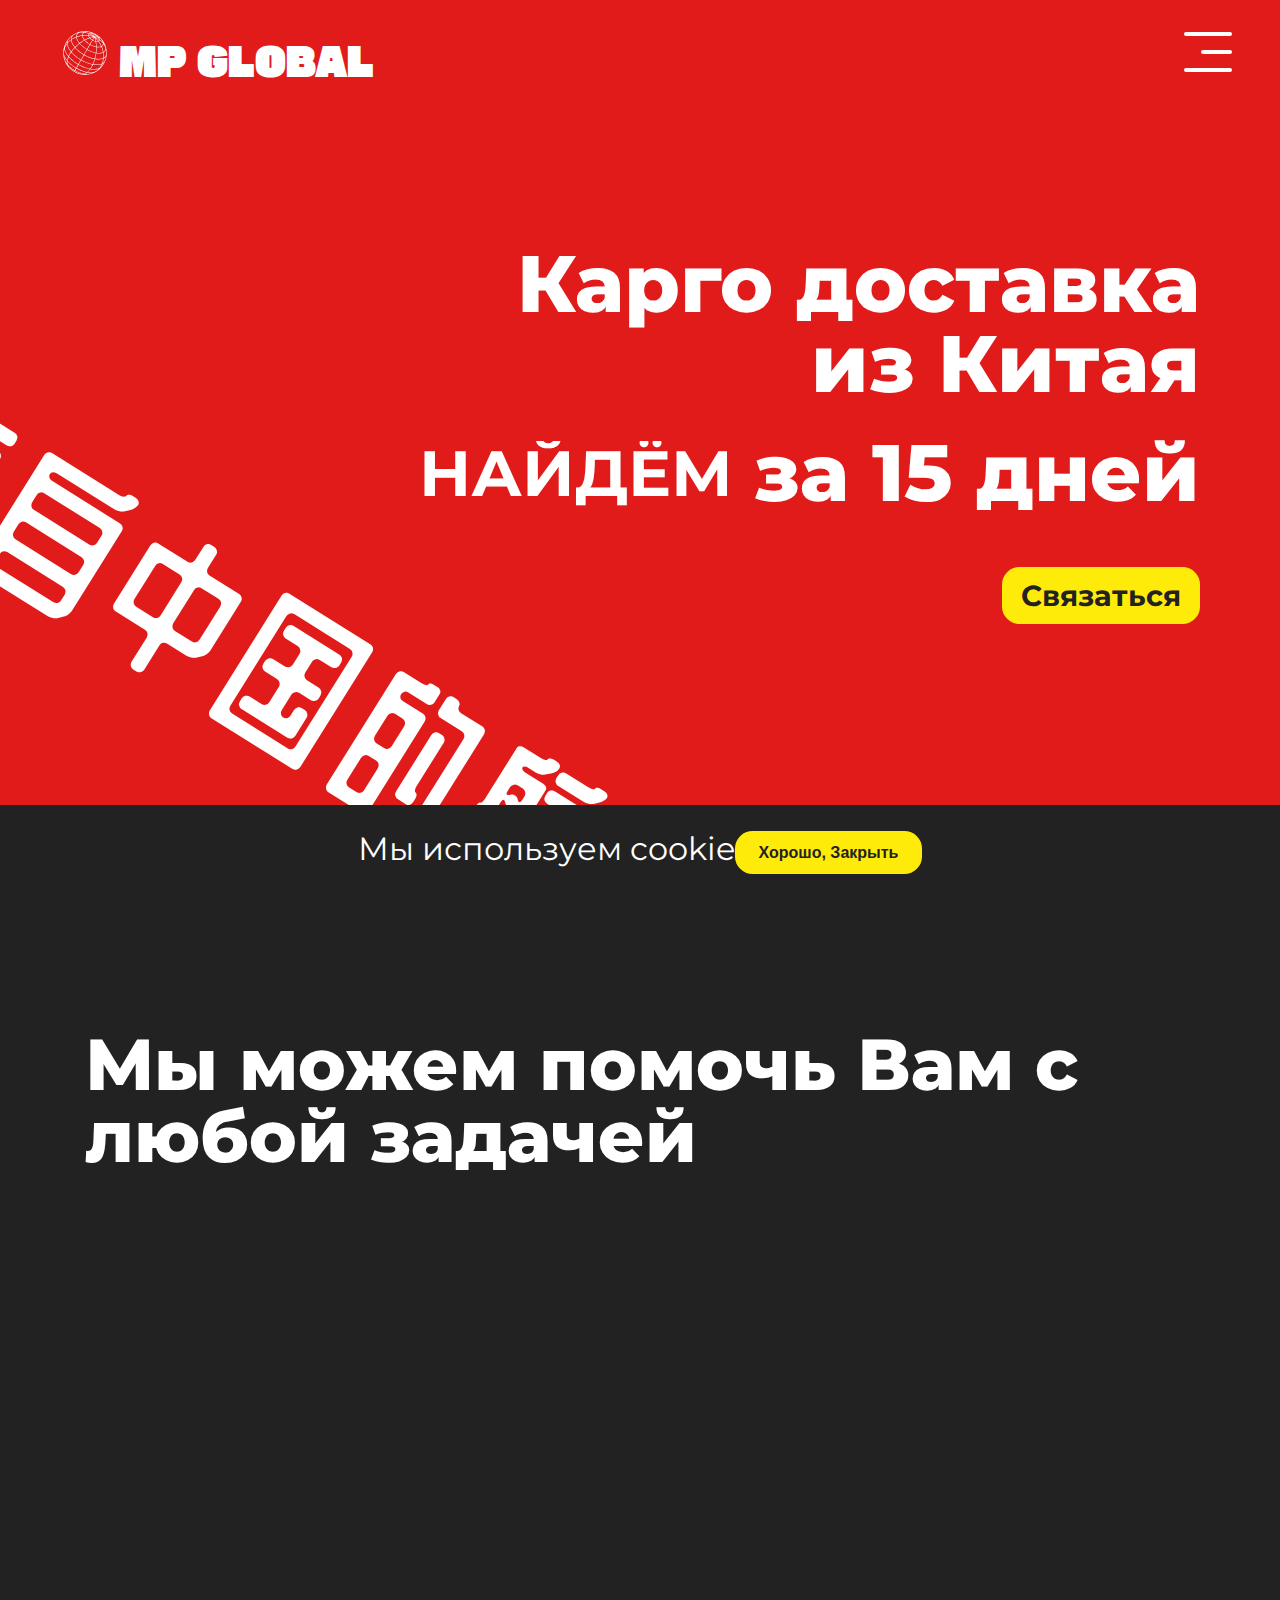
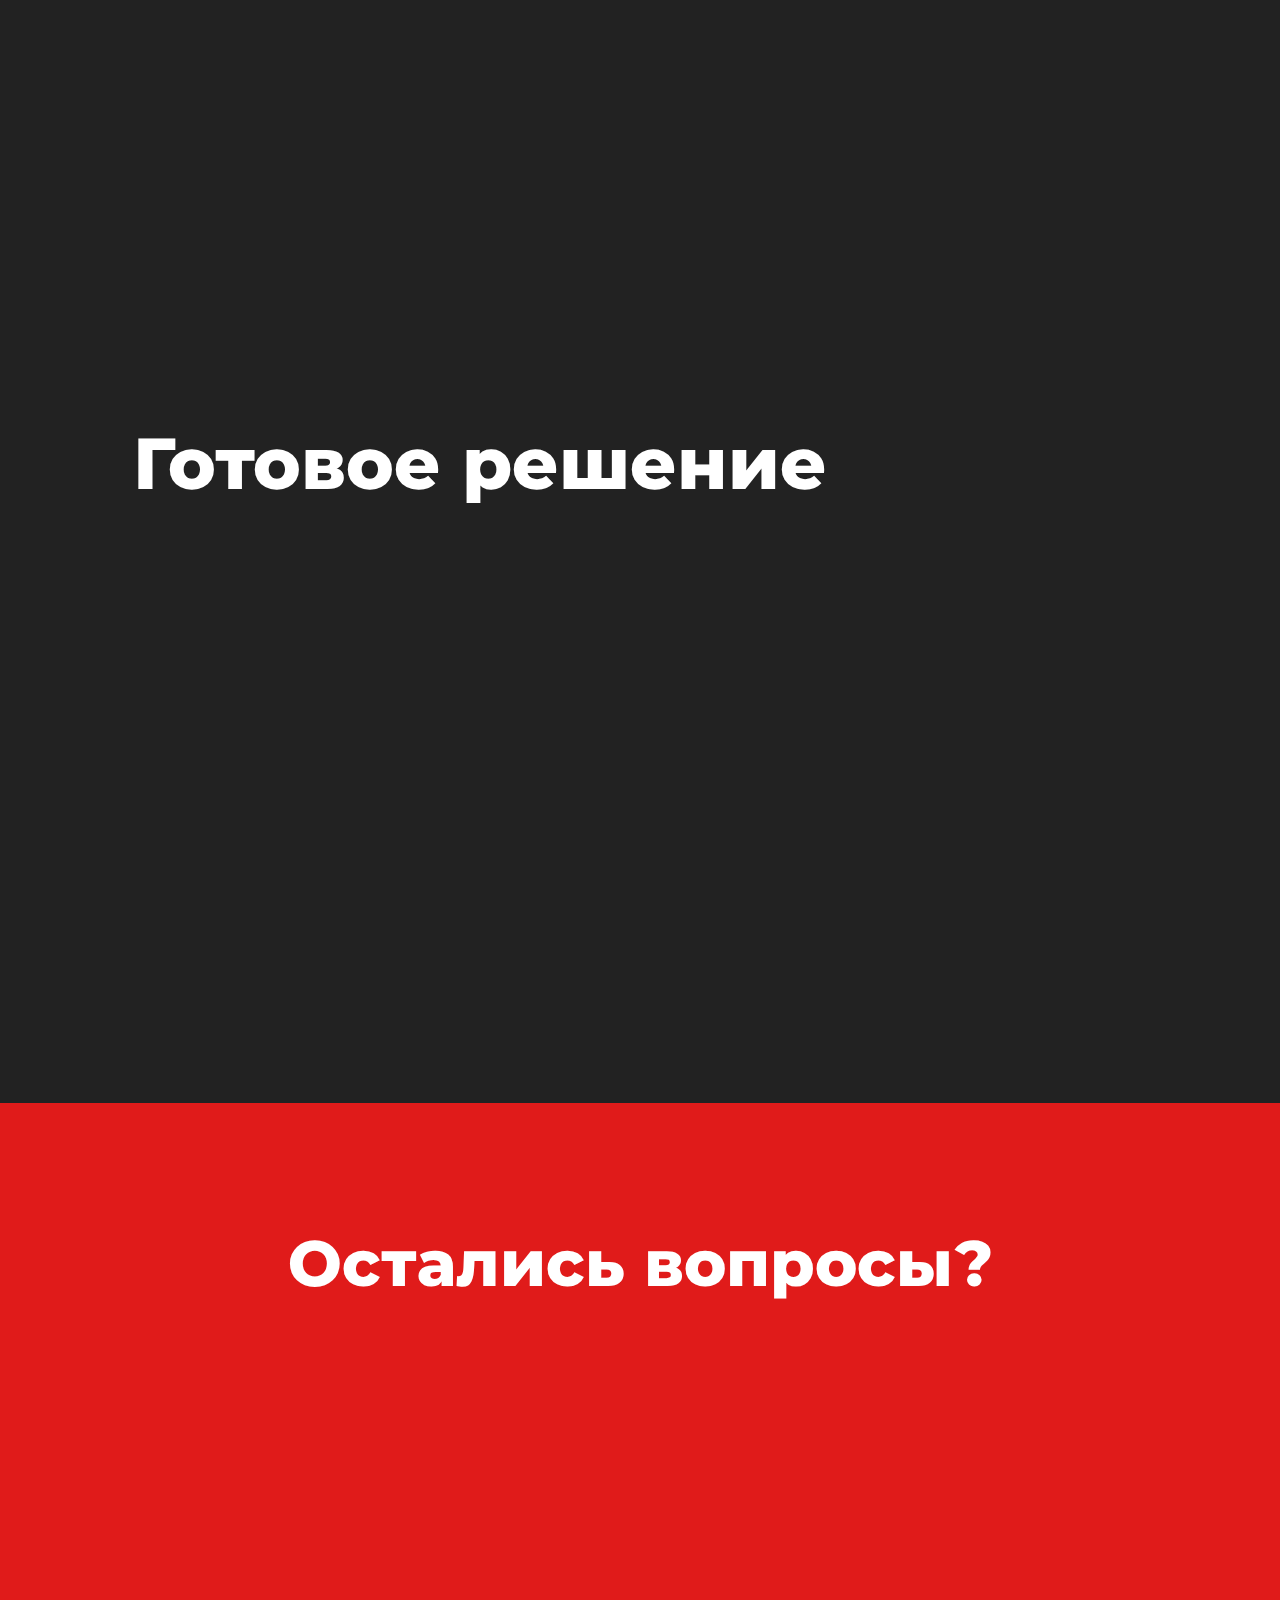
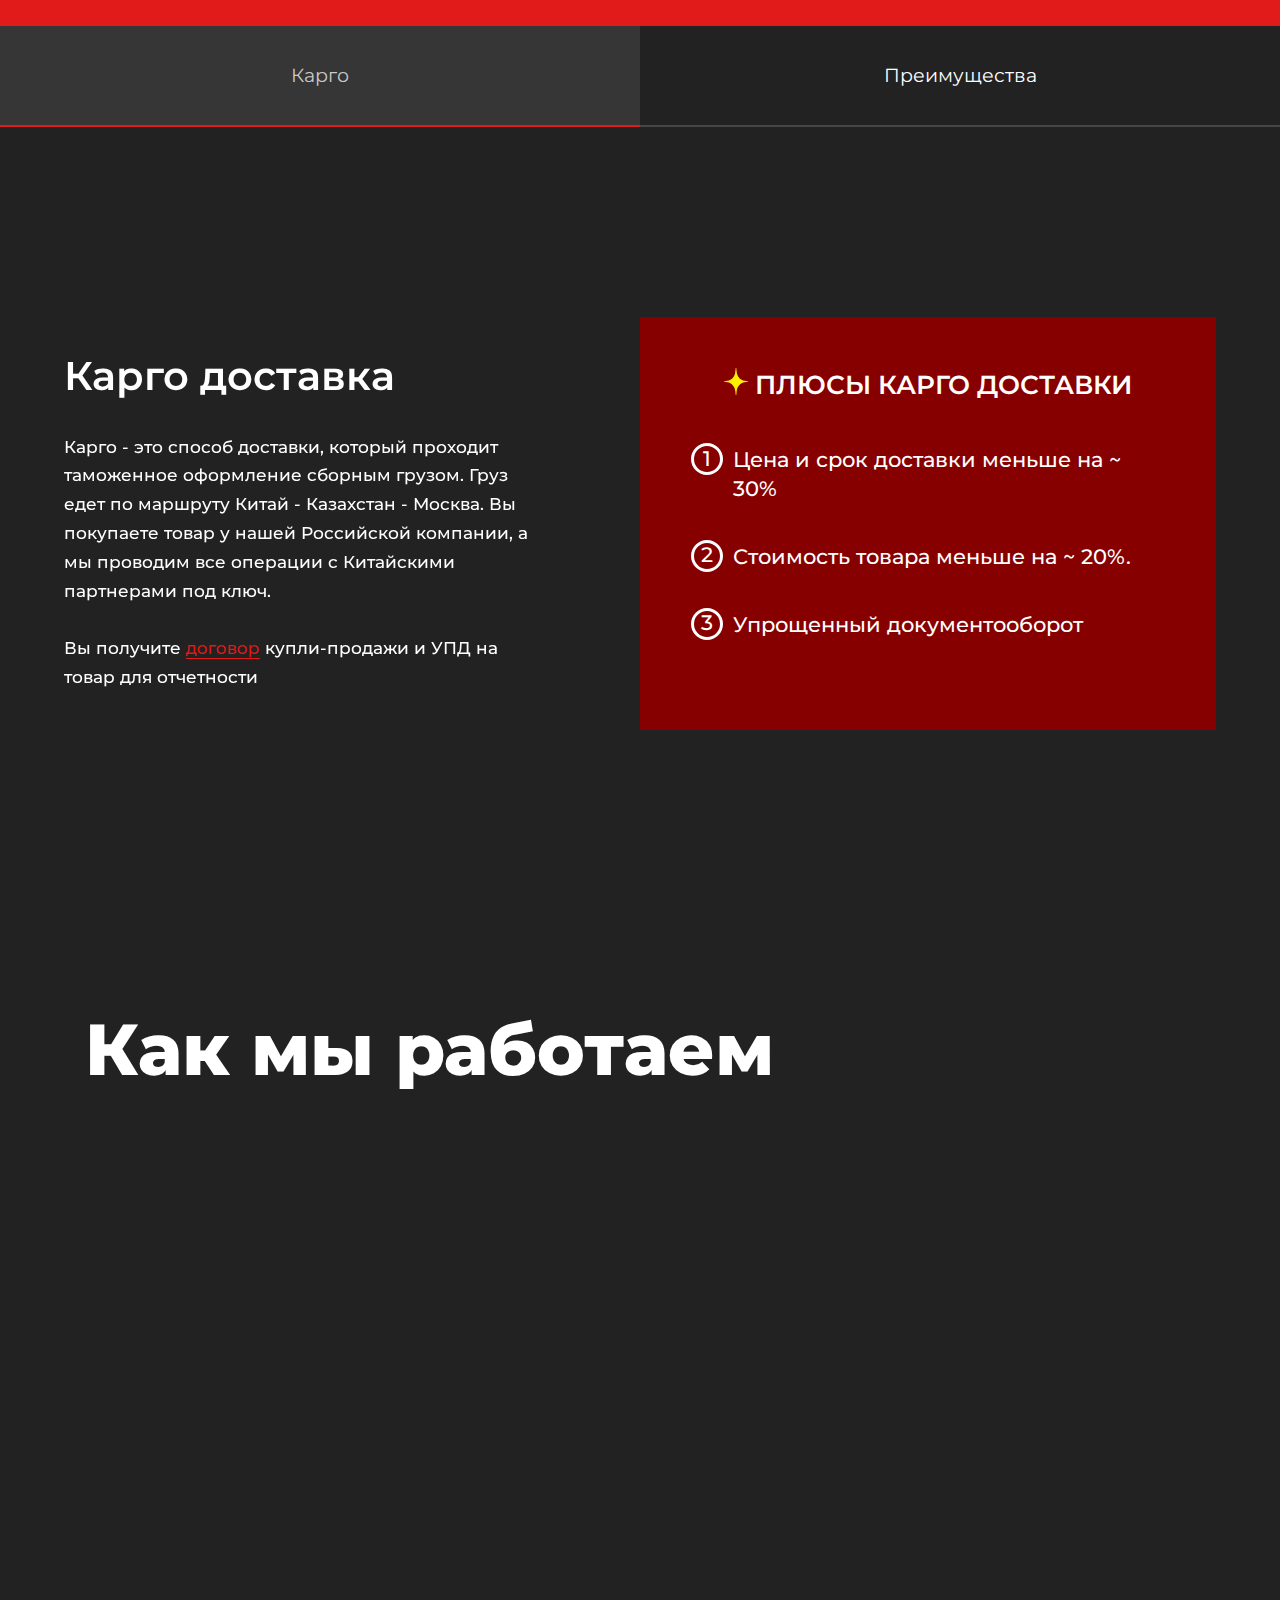
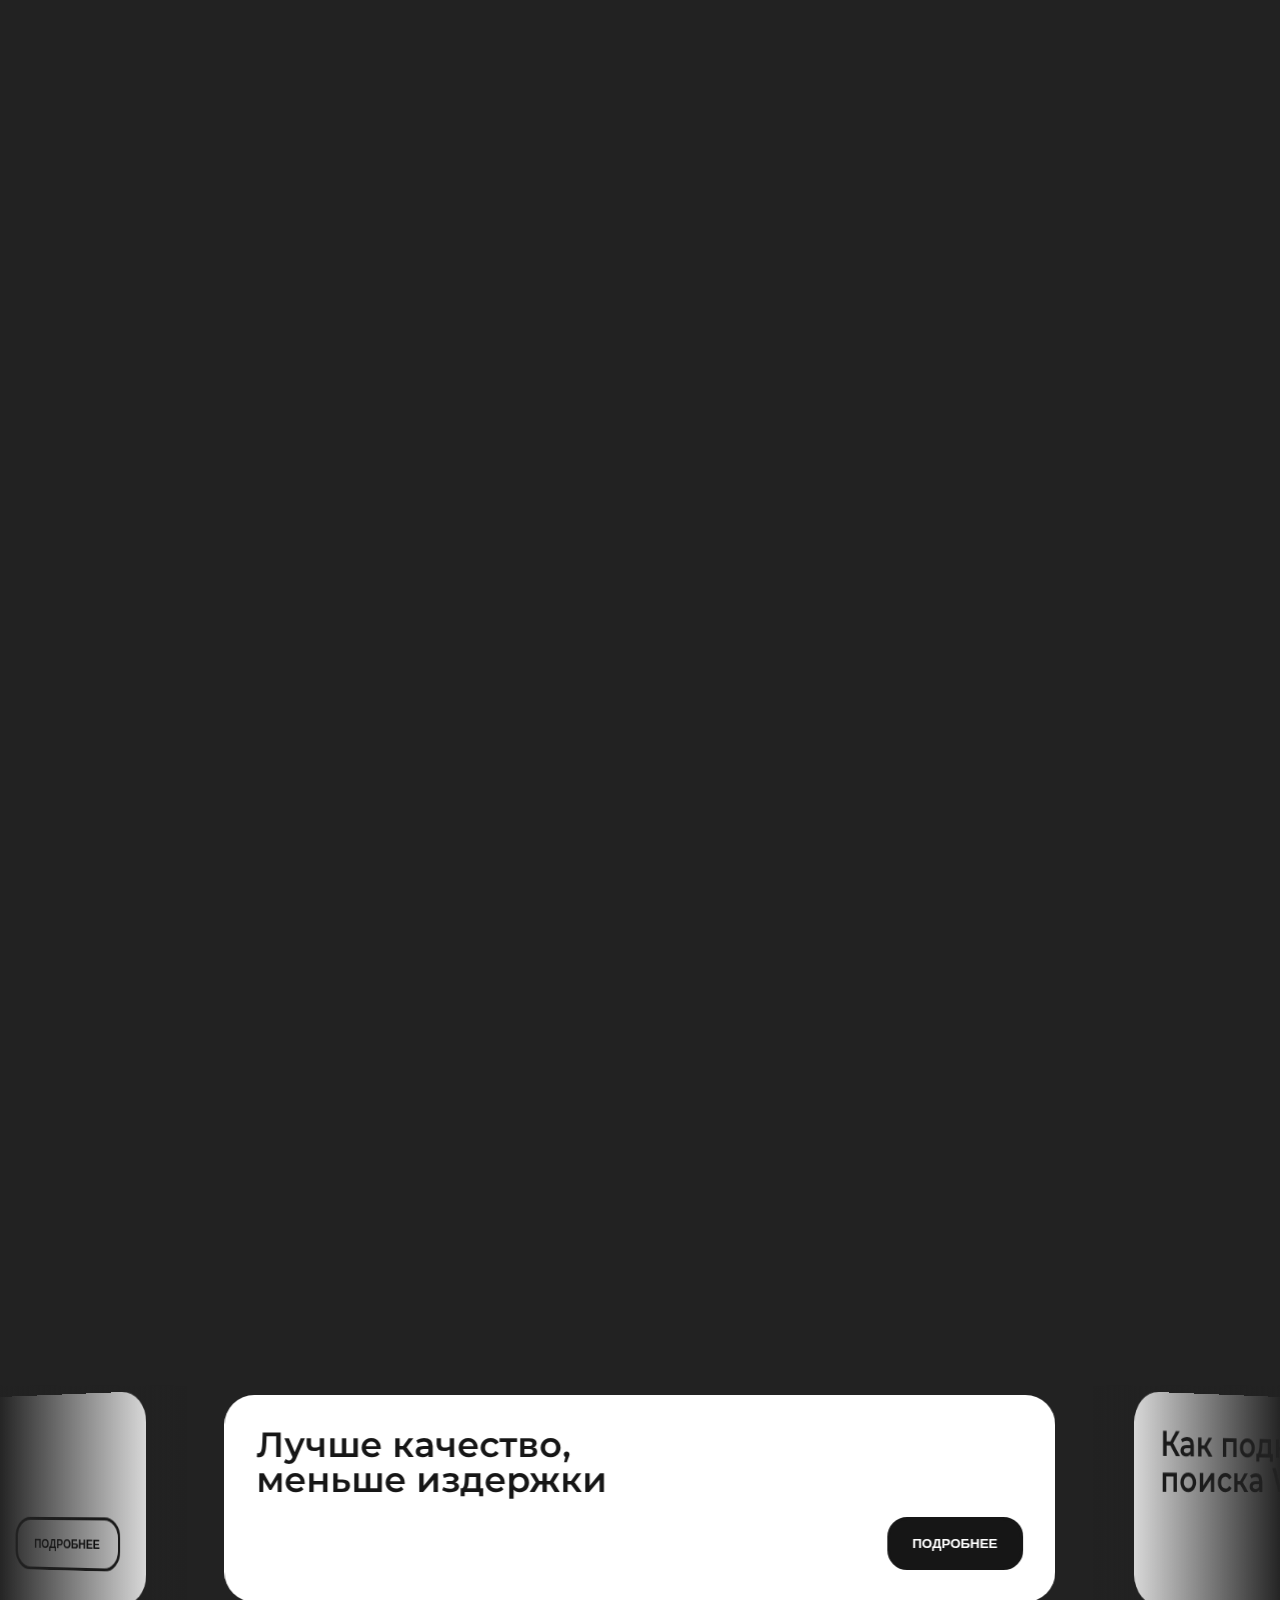
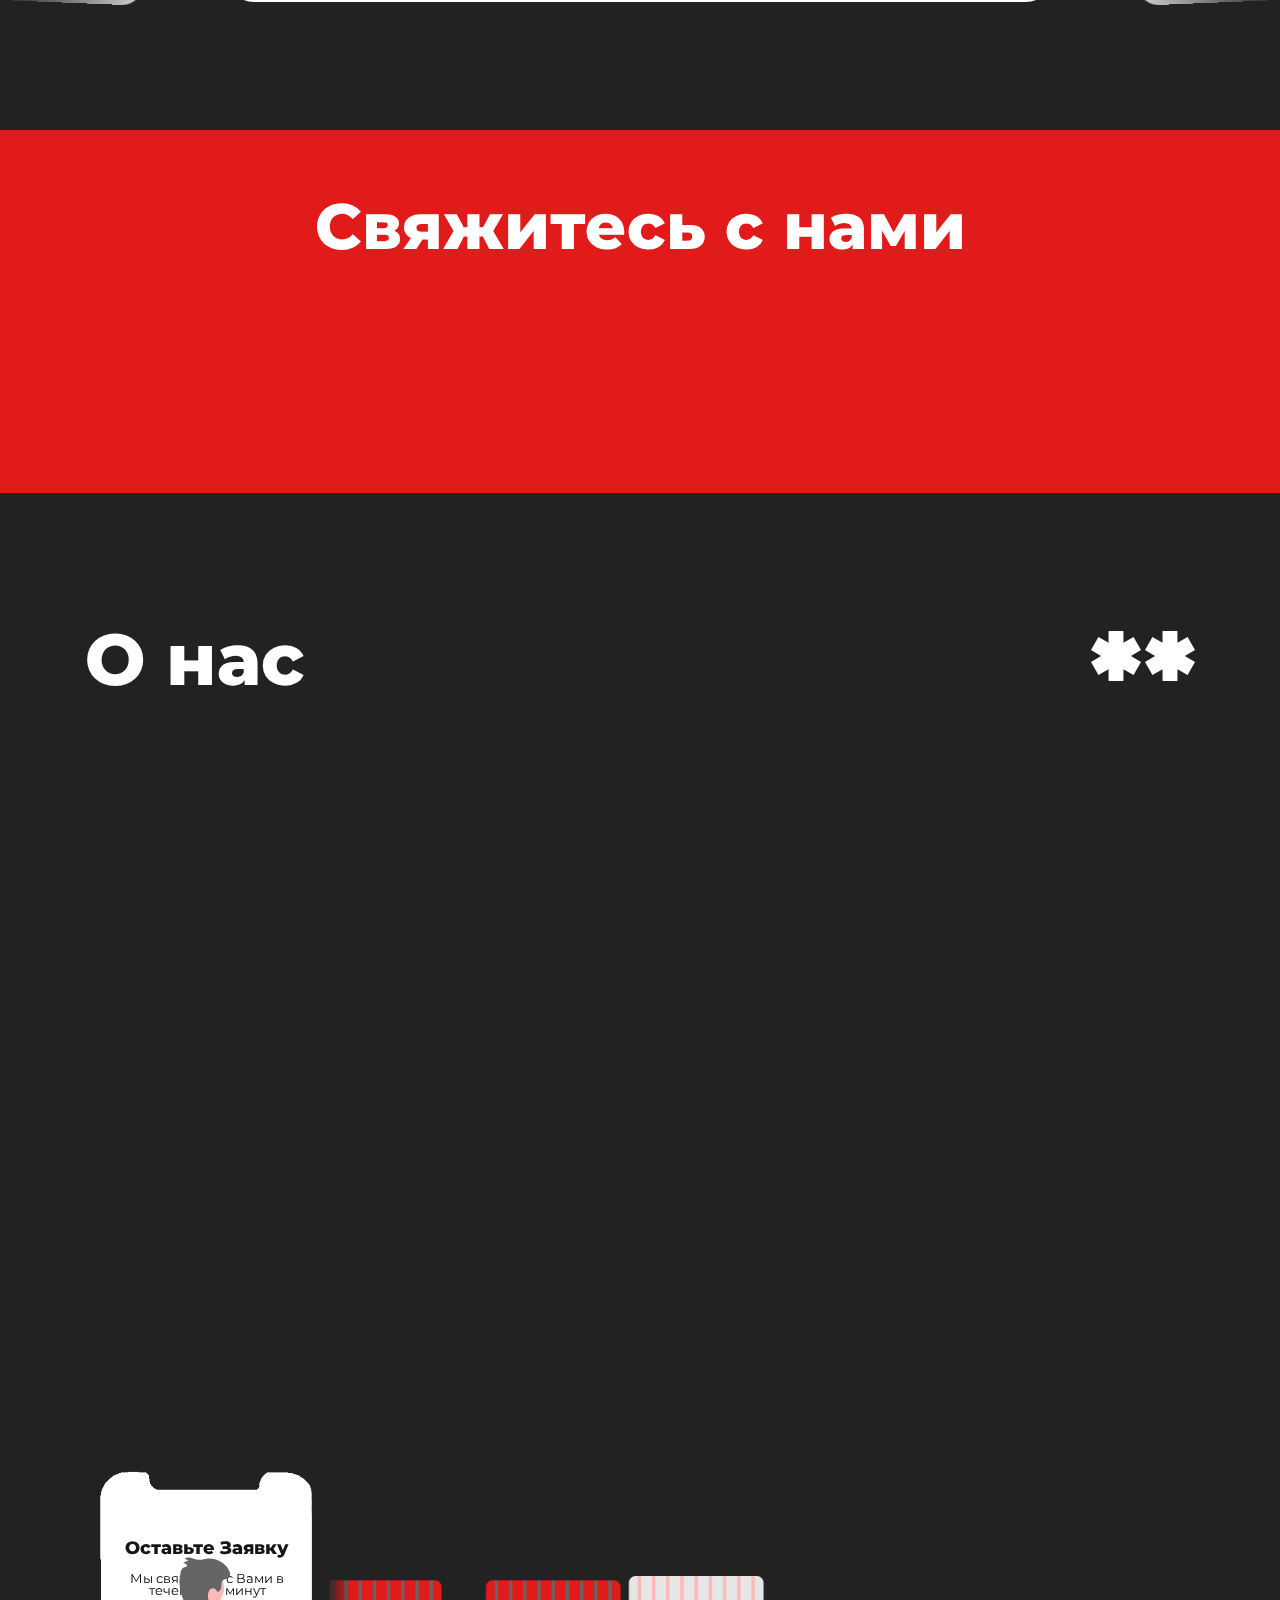
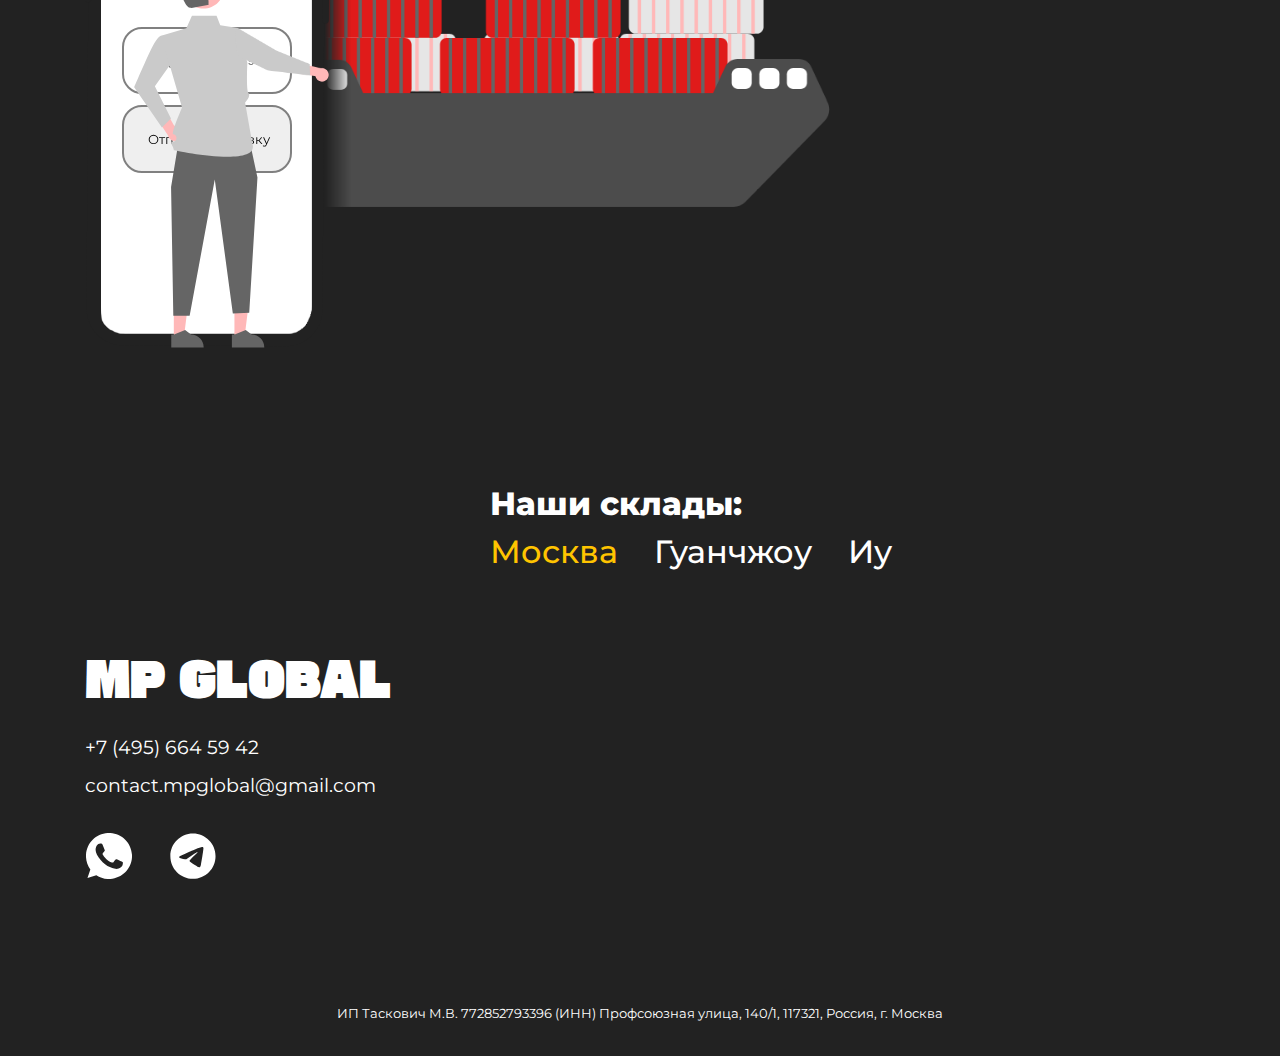
==== commit 1c85b31a: "Add files via upload" ====
--- a/index.html
+++ b/index.html
@@ -4,6 +4,7 @@
   <meta charset="UTF-8">
   <meta http-equiv="X-UA-Compatible" content="IE=edge">
   <meta name="viewport" content="width=device-width, initial-scale=1.0">
+  <meta name="format-detection" content="telephone=no">
   <meta http-equiv="Cache-Control" content="no-cache">
   <meta http-equiv="Cache-Control" content="private">
   <meta http-equiv="Cache-Control" content="max-age=10800, must-revalidate">
@@ -56,6 +57,13 @@
       </div>
     </div>
   </header>
+  <!-- COOKIE -->
+  <section id="cookie">
+    <div class="cookie-wrapper flex mon">
+      <p>Мы используем cookie</p>
+      <button class="a-btn cookie__accept">Хорошо, закрыть</button>
+    </div>
+  </section>
   <main>
     <!-- HERO -->
     <section>
@@ -169,12 +177,6 @@
                   <p>
                     <span style="color: var(--color-2);">Результат</span>: Вы получите 2-3 лучших предложения от десятка поставщиков с нашими рекомендациями. 
                   </p>
-                  <p>
-                    Мы уже более 5 лет занимаемся прямыми поставками товаров из Китая 
-                    и торговлей на маркетплейсах. Сталкивались с браком, задержками и 
-                    непорядочными поставщиками. Проконсультируем Вас по заказу и 
-                    "подводным камням" бизнеса с Китаем.
-                  </p>
                 </div>
               </div>
             </div>
@@ -199,7 +201,6 @@
                   <ul class="mon">
                     <li>Проконсультируем, учитывая все нюансы  и подскажем как будет лучше именно в Вашей ситуации.</li>
                     <li>Подберем подходящий тариф по цене и сроку доставки, после получения груза на нашем складе в Китае - еще раз проверим его, упакуем, оформим страховку и отправим в РФ.</li>
-                    <li>Проконсультируем по работе с маркетплейсами: Поможем с выбором товара и предоставим услуги фулфилмента.</li>
                   </ul>
                 </div>
               </div>
@@ -223,9 +224,7 @@
                   <div class="services__icon">+</div>
                 </button>
                 <div class="services__accordion-content">
-                  <p class="mon">У нас есть свой Фулфилмент и мы с радостью примем Ваш груз: 
-                    проверим, упакуем, промаркируем и отвезем на склад продавца. 
-                    Работаем с любыми маркетплейсами.</p>
+                  <p class="mon">Проконсультируем по работе с маркетплейсами. Поможем с выбором товара и предоставим услуги фулфилмента.</p>
                 </div>
               </div>
             </div>
@@ -238,9 +237,7 @@
       <div class="" id="rm"></div>
       <!-- <div id="rm-sol" class="cnt-divider"></div> -->
       <div class="rm-sol flex mon wrapper">
-        <div class="h2__ast">
-          <h2>Готовое решение</h2>
-        </div>
+        <h2>Готовое решение</h2>
         <div class="rm-sol__content reveal">
           <ol class="rm-sol__content-list flex mon">
             <li>
@@ -269,7 +266,7 @@
       </div>
       <div class="cnt-divider"></div>
     </section>
-        <!-- Sub -->
+    <!-- Sub -->
     <section>
       <div class="sub mon">
         <div class="sub__container scrollable">
@@ -377,6 +374,19 @@
                           </div>
                         </div>
                       </div>
+                      <div class="sub__accordion">
+                        <div class="sub__accordion-item">
+                          <button id="sub__accordion-button-5" aria-expanded="false">
+                            <span class="sub__accordion-title mon"><div class="sub__accordion-marker">5</div>Открытость</span><img src="" class="sub__accordion-icon" aria-hidden="true">
+                            <div class="sub__icon">+</div>
+                          </button>
+                          <div class="sub__accordion-content mon">
+                            <p>
+                              Мы ценим каждого клиента и стараемся установить долгосрочные и взаимовыгодные партнерские отношения. Если в вашем случае заказ товара из Китая не нужен, потому что, как иногда бывает - разница в цене не настолько большая чтобы замораживать деньги на долгий срок и лучше будет купить у локального оптовика - не сомневайтесь, мы вам об этом скажем, не смотря на потерю прибыли. Нам неинтересно вводить вас в заблуждение лишь бы продать, мы заинтересованы в росте выручки вашей компании благодаря нашим услугам. Переходите в раздел “Кейсы” Если вам интересно как мы уже помогли вырасти своим клиентам.
+                            </p>
+                          </div>
+                        </div>
+                      </div>
                     </div>
                   </div>
                 </div>
@@ -432,11 +442,11 @@
     <!-- How we have already helped customers -->
     <section>
       <div class="helped">
-        <div class="swiper-button-prev prev-scrll"></div>
-        <div class="swiper-button-next next-scrll"></div>
         <div class="mon">
           <h2 class="wrapper reveal" id="helped-main-title">Как мы уже помогли клиентам</h2>
           <div class="helped-swiper">
+            <div class="swiper-button-prev prev-scrll"></div>
+            <div class="swiper-button-next next-scrll"></div>
             <div class="helped-swiper-shadows"></div>
             <div class="helped-swiper-wrapper swiper-wrapper flex">
               <div class="helped__block swiper-slide flex">
@@ -532,7 +542,7 @@
       <div id="about" class="about mon">
         <div class="wrapper">
           <div class="h2__ast">
-            <h2>О НАС</h2>
+            <h2>О нас</h2>
             <div class="asterisk__container">
               <img class="asterisk" src="img/svg/asterisk.svg">
               <img class="asterisk" src="img/svg/asterisk.svg">
--- a/css/style.css
+++ b/css/style.css
@@ -311,6 +311,41 @@
 }
 
 
+/* COOKIE */
+
+#cookie {
+  width: 100vw;
+  z-index: 200;
+  bottom: 0;
+  display: none;
+  position: fixed;
+  justify-content: center;
+  background: #222222;
+}
+
+#cookie.show {
+  display: flex;
+}
+
+.cookie-wrapper {
+  flex-direction: row;
+  align-items: center;
+  justify-content: space-between;
+  padding: 1.6rem;
+}
+
+.cookie-wrapper>p {
+  font-size: 2rem;
+  text-align: center;
+  color: white;
+  margin-bottom: 0.5rem;
+}
+
+.cookie-wrapper>button {
+  width: fit-content;
+  padding: 0.8rem 1.5rem;
+}
+
 
 
 
@@ -804,7 +839,7 @@
 .sub__swiper-side-list-marker {
   position: absolute;
   left: -2.4rem;
-  display: inline-flex;
+  display: flex;
   align-items: center;
   justify-content: center;
   width: 1.6rem;
@@ -814,7 +849,7 @@
   color: white;
 }
 
-.sub__swiper-side-list-marker br {
+.sub__swiper-side-list br {
   display: none;
 }
 
@@ -883,7 +918,7 @@
   margin-bottom: 0;
 }
 
-.sub__accordion-item {
+.sub__accordion:not(:last-child)>.sub__accordion-item {
   border-bottom: 1px solid #E2E2E2;
 }
 
@@ -1781,6 +1816,21 @@
 
 .rm-sol h2 {
   padding-bottom: 5rem;
+  position: relative;
+}
+
+.rm-sol h2::after {
+  content: '';
+  display: block;
+  position: absolute;
+  right: 0;
+  top: -5%;
+  height: 60%;
+  aspect-ratio: 1/1;
+  background: url(../img/svg/check.svg);
+  background-position: center;
+  background-repeat: no-repeat;
+  background-size: cover;
 }
 
 .rm-sol__content-list {
@@ -1975,16 +2025,7 @@
 .services__accordion .services__accordion-content ul li {
   padding-bottom: 1.5rem;
   line-height: 2.4rem;
-  padding-left: 2rem;
-  position: relative;
-}
-
-.services__accordion .services__accordion-content ul li::before {
-  content: "•";
-  position: absolute;
-  left: 0.25rem;
-  top: -0.37rem;
-  font-size: 4rem;
+  position: relative;
 }
 
 
@@ -2061,7 +2102,7 @@
 
 .works__list li>span::before {
   content: '1';
-  display: inline-flex;
+  display: flex;
   align-items: center;
   justify-content: center;
   width: 3rem;
@@ -2574,7 +2615,7 @@
   max-width: 70%;
 }
 
-.form-container form input, .form-container form input[type="submit"], .form-container form select {
+.form-container form input, #subit-btn, .form-container form select {
   width: 100%;
   padding: 1.5rem;
   border-radius: 20px;
@@ -2592,6 +2633,7 @@
   background-repeat: no-repeat;
   background-position: right 20px center;
   cursor: pointer;
+  color: #222222;
 }
 
 .form-container form label {
@@ -2601,15 +2643,17 @@
   font-weight: 500;
 }
 
-.form-container input[type="submit"] {
+#submit-btn {
   background: rgb(255, 235, 9);
   color: #222222;
   transition: 0.5s ease;
   border: none;
   cursor: pointer;
-}
-
-.form-container input[type="submit"]:hover {
+  padding: 1.8rem;
+  font-weight: 500;
+}
+
+#submit-btn:hover {
   background: #222222;
   border: none;
   color: white;
@@ -2671,6 +2715,9 @@
   .wrapper {
     padding-left: 4rem;
     padding-right: 4rem;
+  }
+  .cookie-wrapper {
+    flex-direction: column;
   }
   .hero__content h1 {
     white-space:pre-wrap;
@@ -2858,11 +2905,21 @@
   }
   .sub-nav-list li {
     font-size: 1.5rem;
+    font-weight: 500;
   }
   .sub__swiper-side-title {
     font-size: 1.3rem;
   }
-  .sub__swiper-side-list-marker br {
+  .sub__swiper-side-list-marker {
+    outline: 1px solid white;
+    width: 1.85rem;
+    height: 1.85rem;
+  }
+  .sub__accordion-marker {
+    width: 3rem;
+    font-size: 1.8rem;
+  }
+  .sub__swiper-side-list br {
     display: inline-block;
   }
   .sub__swiper-pretitle {
@@ -2882,6 +2939,7 @@
   }
   .sub__accordion-title {
     font-size: 1.5rem;
+    margin-left: 1.5rem;
   }
   .cargo__text {
     font-size: 1.2rem;
@@ -3065,10 +3123,10 @@
   }
   @keyframes worksIconAnim {
     0% {
-      transform: translate(16%,60%) scale(0.8);
+      transform: translate(14%,60%) scale(0.8);
     }
     100% {
-      transform: translate(34%,60%) scale(0.8);
+      transform: translate(26%,60%) scale(0.8);
     }
   }
   #helped-main-title {
@@ -3150,8 +3208,8 @@
     margin-bottom: 2rem;
   }
   .form-container {
-    width: 100%;
-    height: 100%;
+    width: 100vw;
+    height: 100vh;
     border-radius: 0px;
   }
   #close-form-btn {
@@ -3171,10 +3229,8 @@
   .form-container form>p:last-child {
     font-size: 1rem;
   }
-  .form-container form input, .form-container form input[type="submit"], .form-container form select {
+  .form-container form input, #submit-btn, .form-container form select {
     padding: 2.5rem;
-    padding-top: 2.5rem;
-    padding-bottom: 2.5rem;
     margin-bottom: 2rem;
   }
   .form-container form label {
